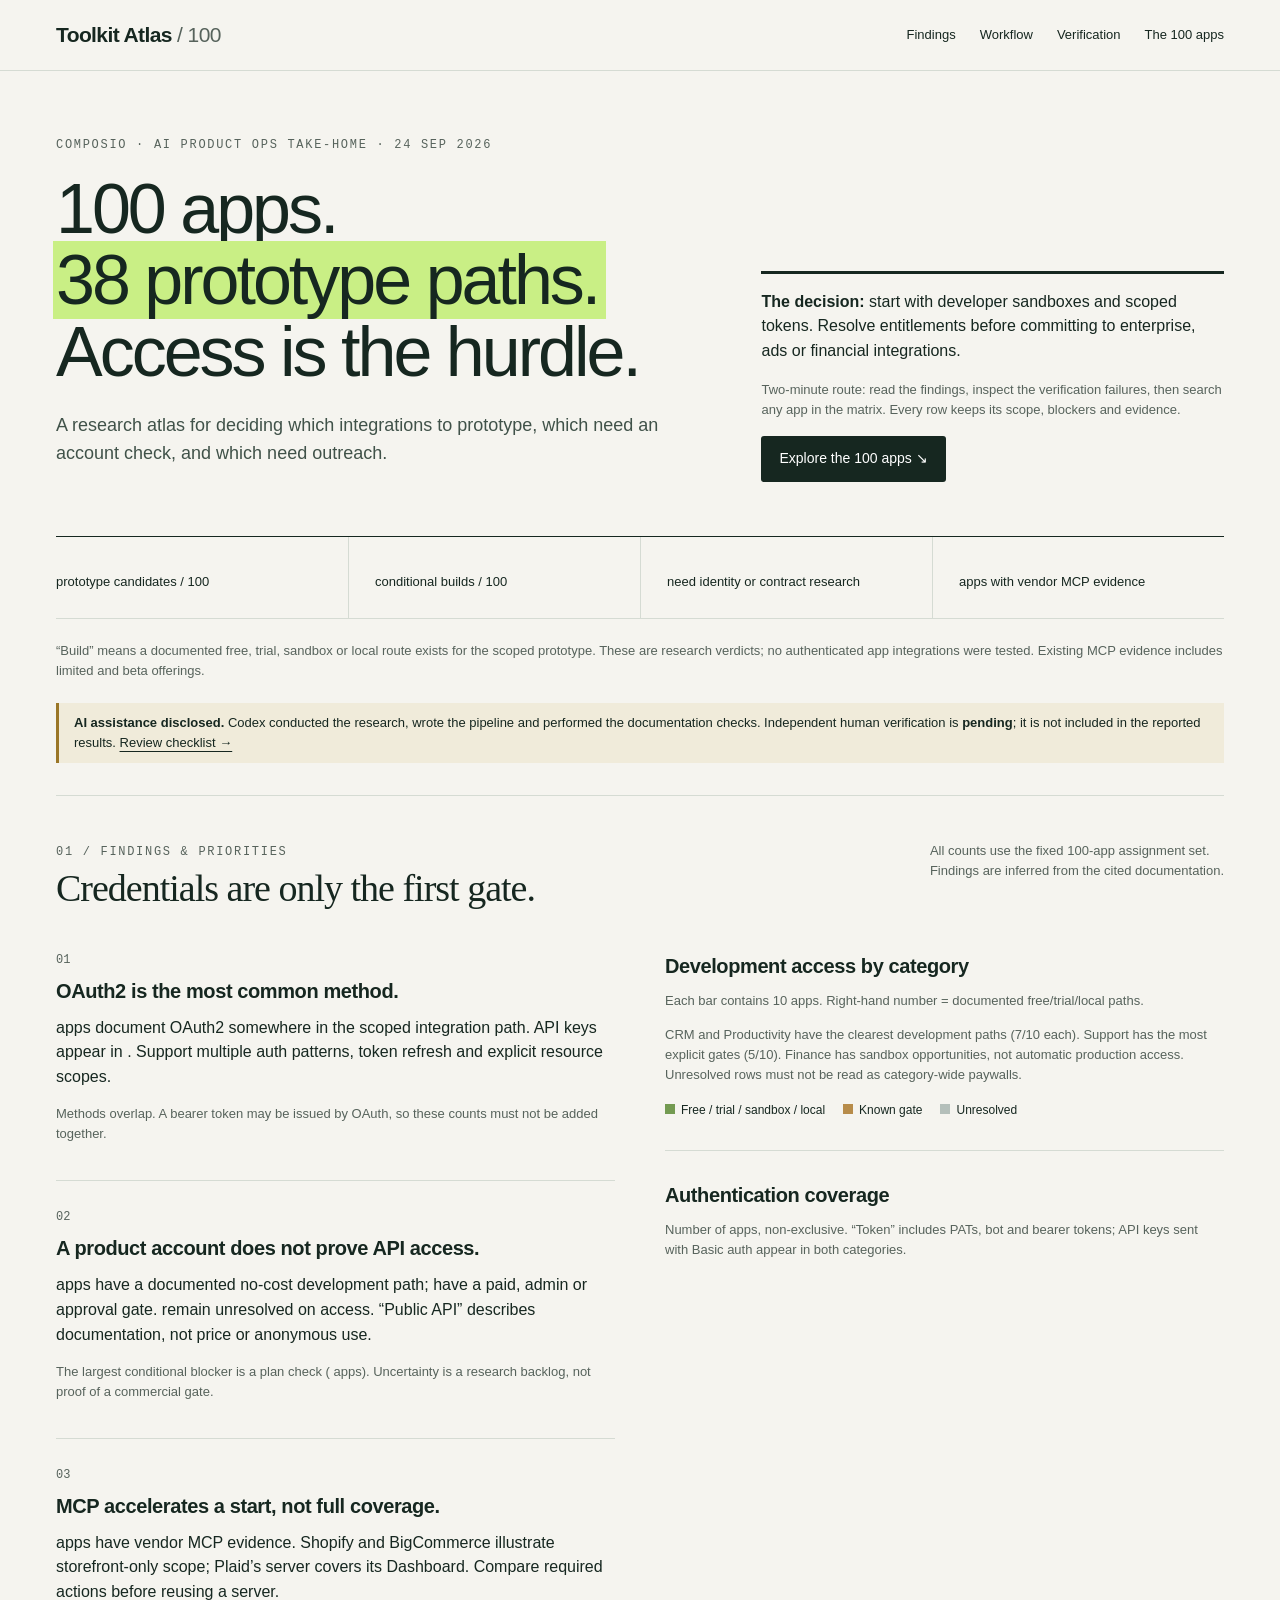
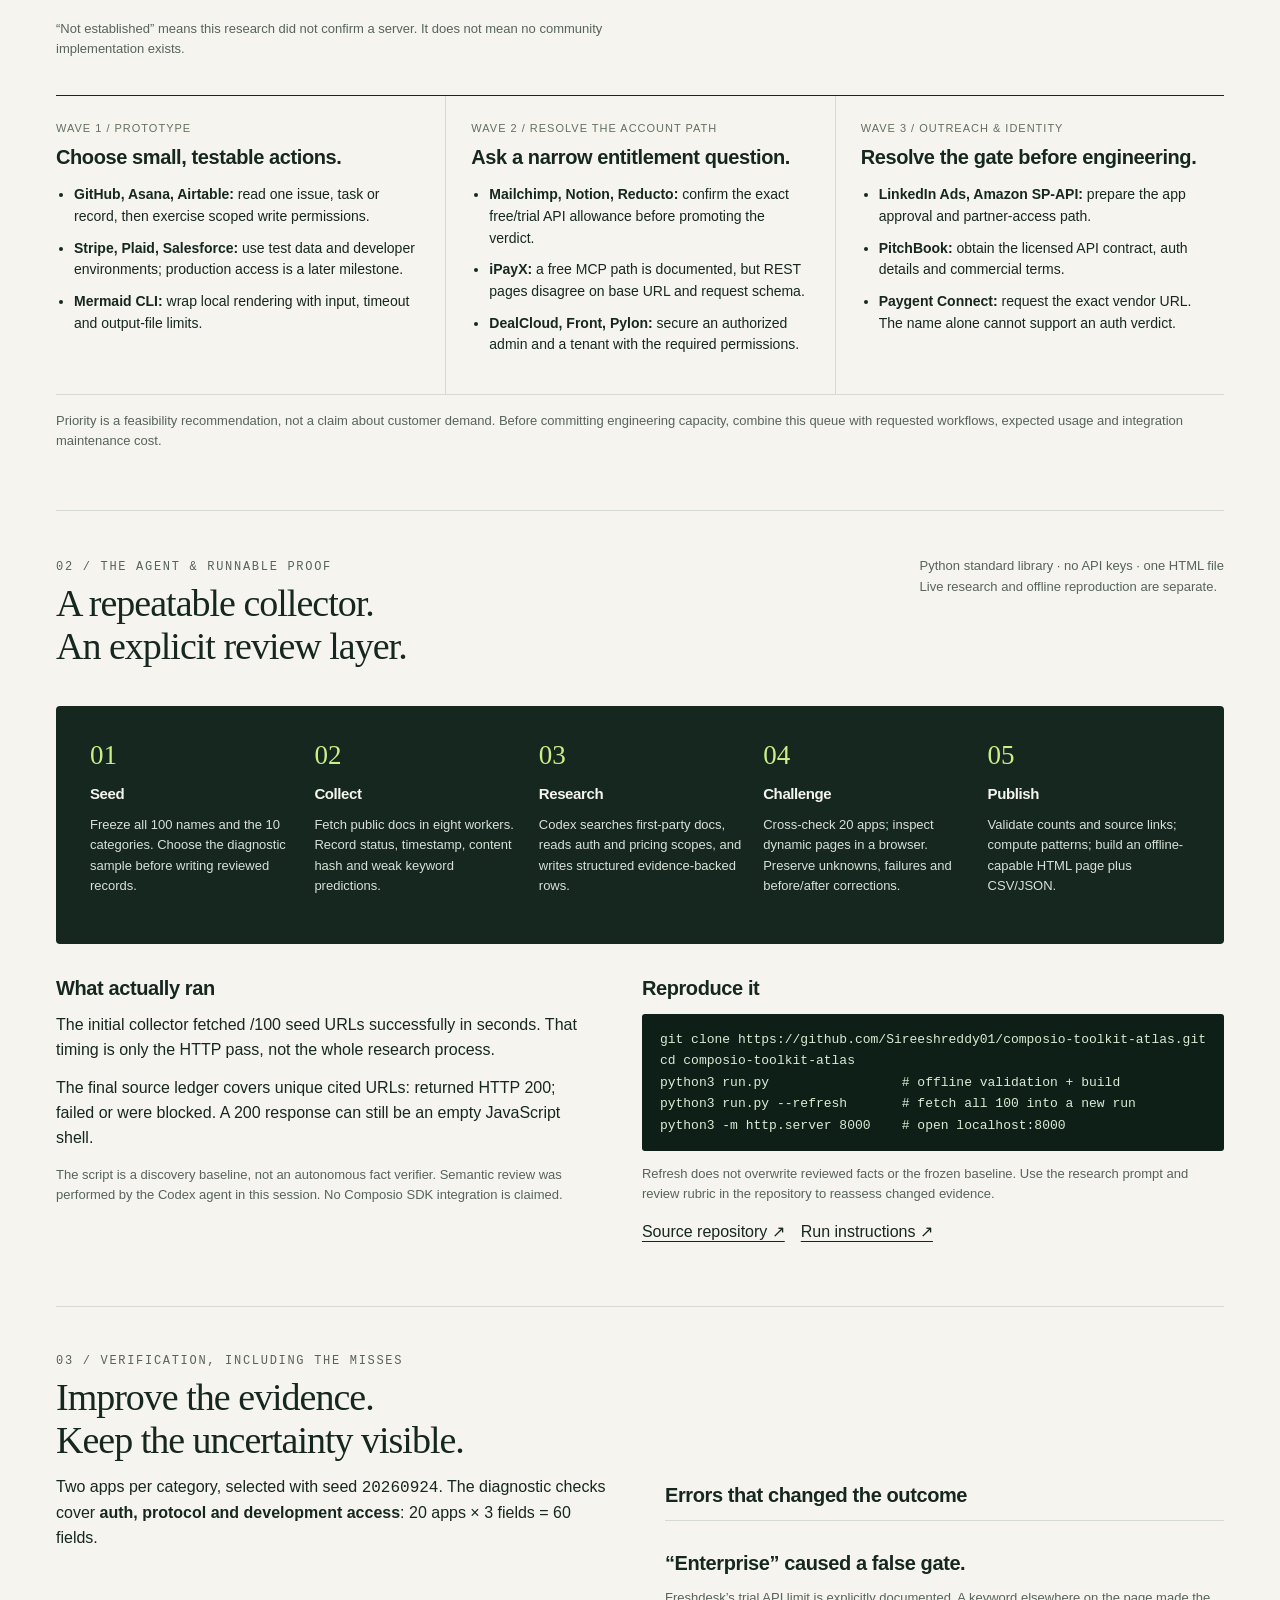
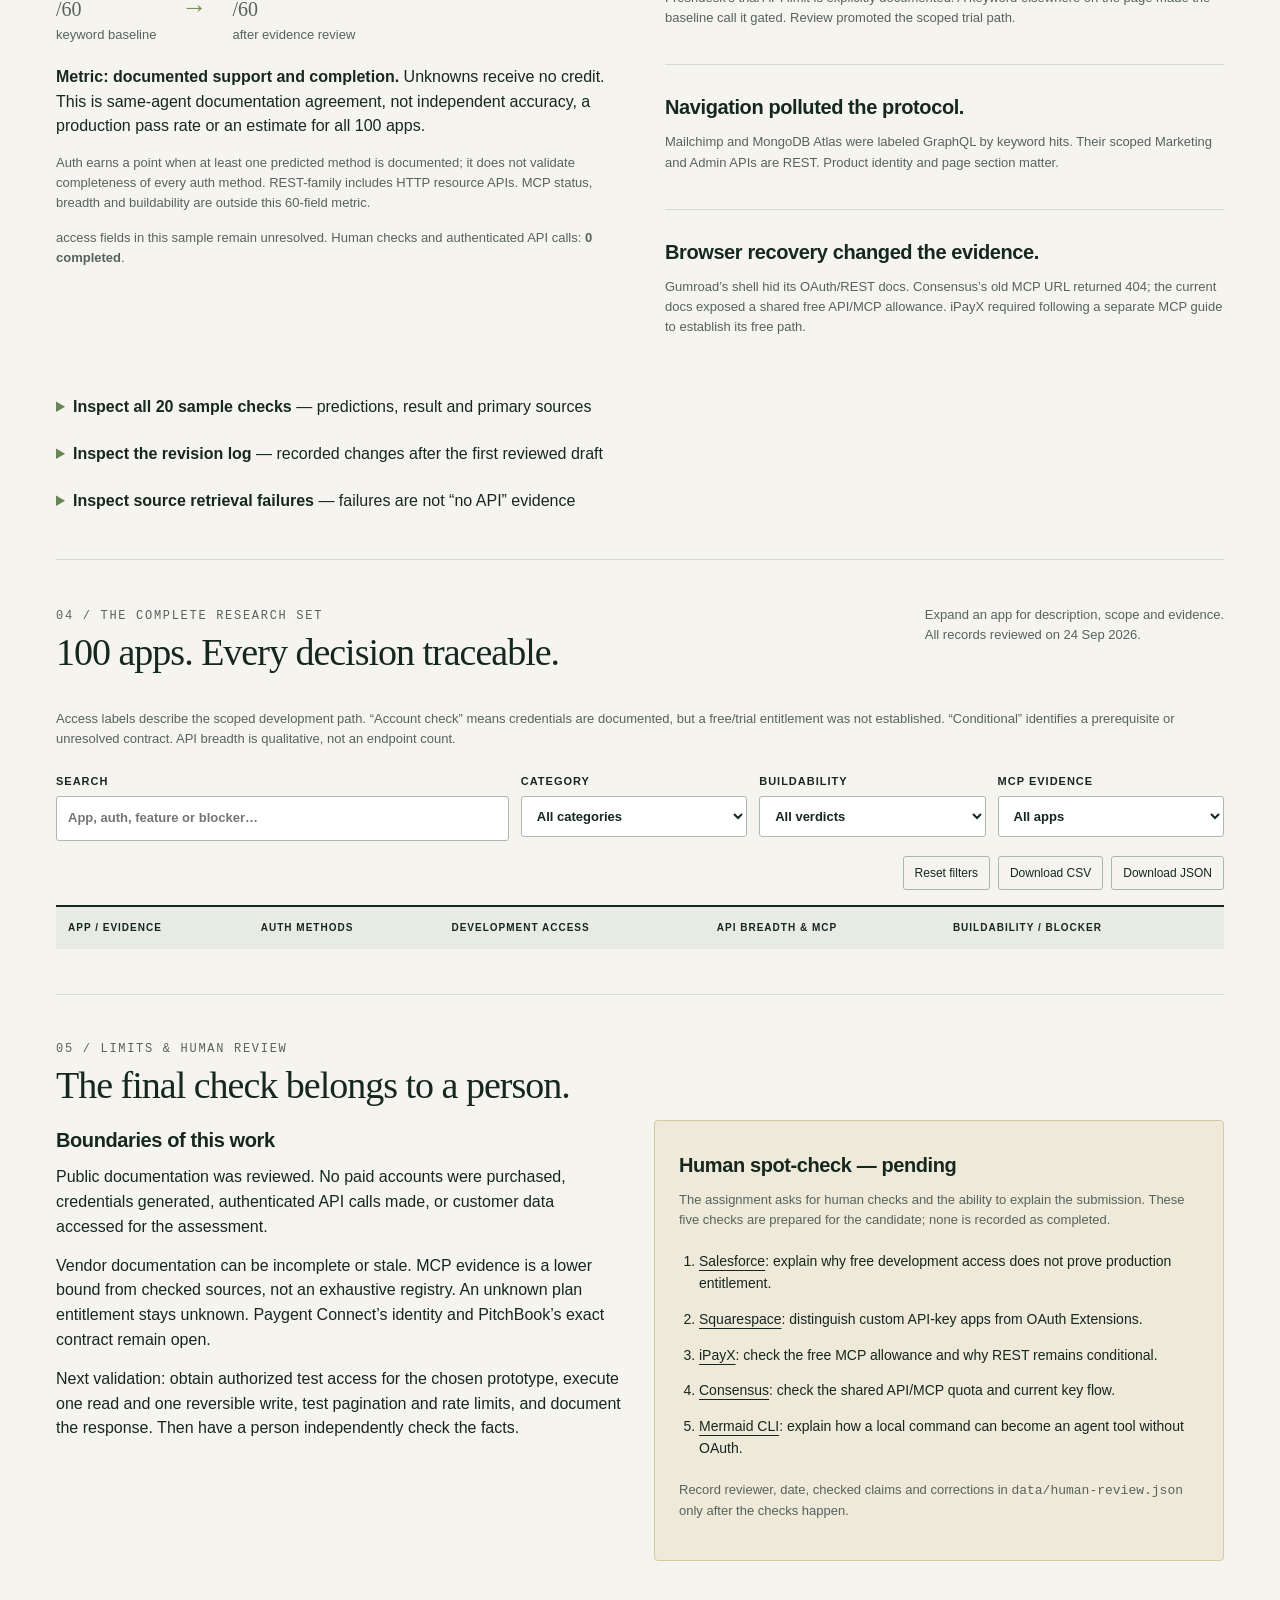
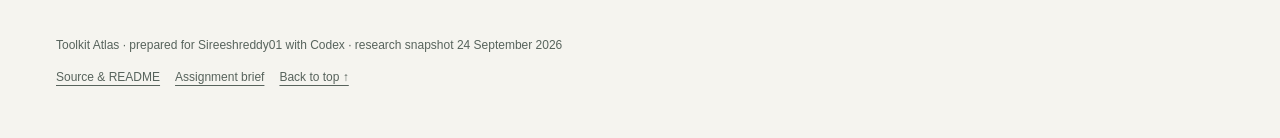
==== site/template.html @ 921df165 "Build evidence-backed 100-app toolkit research case study" ====
<!doctype html>
<html lang="en">
<head><meta charset="utf-8"><meta name="viewport" content="width=device-width,initial-scale=1"><meta name="description" content="A reproducible research atlas of 100 apps: authentication, access gates, API breadth, MCP coverage and honest verification."><link rel="icon" href="data:image/svg+xml,%3Csvg xmlns=%27http://www.w3.org/2000/svg%27 viewBox=%270 0 32 32%27%3E%3Crect width=%2732%27 height=%2732%27 rx=%276%27 fill=%27%23162720%27/%3E%3Cpath d=%27M7 9h18v4h-7v13h-4V13H7z%27 fill=%27%23c9ef85%27/%3E%3C/svg%3E"><title>Toolkit Atlas — 100 apps, one build queue</title>
<style>
:root{--paper:#f5f4ef;--ink:#162720;--muted:#57635c;--line:#d5dbd3;--green:#c9ef85;--deep:#193c2c;--amber:#f1cd86;--gray:#cbd2d0;--red:#9e462e}*{box-sizing:border-box}html{scroll-behavior:smooth;scroll-padding-top:85px}body{margin:0;background:var(--paper);color:var(--ink);font:16px/1.55 Arial,Helvetica,sans-serif}a{color:inherit;text-underline-offset:4px}a:hover{color:#387b3e}button,input,select{font:inherit}button,select,summary{cursor:pointer}button:focus-visible,a:focus-visible,summary:focus-visible,input:focus-visible,select:focus-visible{outline:3px solid #408620;outline-offset:3px}.wrap{max-width:1240px;margin:auto;padding:0 36px}.top{position:sticky;top:0;z-index:5;background:rgba(245,244,239,.97);border-bottom:1px solid var(--line)}.top .wrap{display:flex;align-items:center;justify-content:space-between;min-height:70px;gap:24px}.brand{font-weight:800;letter-spacing:-.6px;font-size:21px;text-decoration:none}.brand span{font-weight:400;color:var(--muted)}nav{display:flex;gap:24px;font-size:13px}nav a{text-decoration:none}.eyebrow{font:12px/1.5 monospace;letter-spacing:1.7px;text-transform:uppercase;color:var(--muted)}.hero{padding:65px 0 42px;display:grid;grid-template-columns:1.4fr 1fr;gap:58px;align-items:end}h1{font-size:clamp(43px,5.5vw,70px);line-height:1.02;letter-spacing:-3px;font-weight:500;margin:20px 0 24px}h1 em{font-style:normal;background:var(--green);box-shadow:8px 0 var(--green),-3px 0 var(--green)}.intro{font-size:18px;max-width:660px;color:#405249}.side-note{border-top:3px solid var(--ink);padding-top:16px}.side-note p{margin:0 0 16px}.mono{font-family:monospace}.cta{display:inline-block;background:var(--ink);color:white;padding:12px 18px;text-decoration:none;border:0;border-radius:3px;font-size:14px}.cta:hover{color:var(--green)}.minor{font-size:13px;color:var(--muted)}.stats{display:grid;grid-template-columns:repeat(4,1fr);border-top:1px solid var(--ink);border-bottom:1px solid var(--line);margin:12px 0 22px}.stat{padding:24px 20px 24px 0}.stat+.stat{padding-left:26px;border-left:1px solid var(--line)}.stat strong{display:block;font:46px/1.1 Georgia,serif;margin-bottom:8px}.stat span{font-size:13px}.disclosure{font-size:13px;border-left:3px solid #9a7627;padding:10px 15px;background:#f0ebda;margin:22px 0 32px}section{padding:45px 0;border-top:1px solid var(--line)}.section-head{display:flex;justify-content:space-between;gap:30px;align-items:baseline;margin-bottom:22px}h2{font:38px/1.12 Georgia,serif;letter-spacing:-1px;margin:6px 0 14px}h3{font-size:20px;line-height:1.25;letter-spacing:-.4px;margin:8px 0 12px}p{margin:0 0 14px}.split{display:grid;grid-template-columns:1fr 1fr;gap:50px}.insight{border-top:1px solid var(--line);padding:22px 0}.insight:first-child{border-top:0;padding-top:0}.insight .number{font:12px monospace;color:var(--muted)}.bar-row{display:grid;grid-template-columns:145px 1fr 30px;gap:10px;align-items:center;margin:10px 0;font-size:12px}.track{height:16px;background:#e5e9e1;display:flex;border-radius:2px;overflow:hidden}.seg{height:100%;min-width:0}.sg{background:#739a51}.gt{background:#b78c4a}.un{background:#b4bfba}.legend{display:flex;gap:18px;flex-wrap:wrap;font-size:12px;margin:16px 0}.dot{display:inline-block;width:10px;height:10px;margin-right:6px}.auth-bars .bar-row{grid-template-columns:90px 1fr 30px}.auth-bars{margin-top:30px;padding-top:24px;border-top:1px solid var(--line)}.queue{display:grid;grid-template-columns:repeat(3,1fr);border-top:1px solid var(--ink);border-bottom:1px solid var(--line)}.queue article{padding:24px 25px 24px 0}.queue article+article{padding-left:25px;border-left:1px solid var(--line)}.queue ul{padding-left:18px;font-size:14px}.queue li{margin:10px 0}.tag{display:inline-block;padding:4px 8px;font-size:11px;border-radius:3px;background:#e2e7df;line-height:1.35}.tag.Build{background:var(--green)}.tag.Conditional{background:#f1dfb4}.tag.Investigate{background:#ecd1c9}.dark{background:var(--ink);color:#f4f5ed;padding:34px;margin:24px 0;border-radius:4px}.dark .minor,.dark .eyebrow{color:#bbc8bf}.steps{display:grid;grid-template-columns:repeat(5,1fr);gap:22px}.steps b{display:block;color:var(--green);font:27px Georgia,serif;margin-bottom:14px}.steps p{font-size:13px;color:#d8e1d8}.steps h3{font-size:15px}.code{overflow:auto;background:#0d1f17;color:#dcebd5;padding:15px 18px;font:13px/1.65 monospace;border-radius:3px}.progress-comparison{display:flex;gap:25px;align-items:center;margin:20px 0}.score{font:54px/1 Georgia,serif}.score small{font:20px Georgia,serif;color:var(--muted)}.comparison-arrow{font-size:26px;color:#779055}.success{color:#376526}.audit-list details,.change-list details{border-top:1px solid var(--line);padding:12px 0}.audit-list summary{display:flex;gap:20px;justify-content:space-between;font-size:14px}.audit-list summary .minor{white-space:nowrap}.audit-body{padding:12px 0;max-width:850px}.audit-body p{font-size:13px}.source-links{display:flex;flex-wrap:wrap;gap:8px;font-size:12px}.source-links a{max-width:100%;overflow-wrap:anywhere}.filters{display:grid;grid-template-columns:2fr repeat(3,1fr);gap:12px;margin:24px 0 12px}.filters label{display:block;font-size:11px;font-weight:bold;text-transform:uppercase;letter-spacing:1px}.filters input,.filters select{display:block;width:100%;margin-top:6px;padding:11px;border:1px solid #adb9ae;background:#fff;color:var(--ink);border-radius:3px;font-size:13px}.toolbar{display:flex;justify-content:space-between;gap:20px;align-items:center;margin:15px 0;font-size:13px}.tool-buttons{display:flex;gap:8px}.plain-button{background:transparent;border:1px solid #aab7ac;border-radius:3px;padding:7px 11px;color:var(--ink);font-size:12px}.table-shell{overflow:auto;border-top:2px solid var(--ink)}table{border-collapse:collapse;width:100%;min-width:820px;text-align:left;font-size:13px}th{font-size:10px;letter-spacing:1px;text-transform:uppercase;padding:13px 12px;background:#e7ebe3;white-space:nowrap}td{vertical-align:top;border-bottom:1px solid var(--line);padding:15px 12px}td:first-child{width:21%}td:nth-child(2){width:17%}td:nth-child(3){width:16%}td:nth-child(4){width:28%}td:nth-child(5){width:18%}.app-name{display:block;font-weight:700;font-size:15px;margin:3px 0 5px}.cell-note{display:block;font-size:11px;color:var(--muted);line-height:1.45;margin-top:7px}.app-details{font-size:12px;margin-top:8px}.app-details p{margin:10px 0}.auth-pill{display:inline-block;font-size:11px;margin:0 3px 4px 0;padding:2px 5px;border:1px solid var(--line);border-radius:3px}.mcp{display:block;font-size:11px;margin-top:8px;color:#336149}.empty{padding:30px;text-align:center}.human{background:#eee9d8;border:1px solid #d5c9a2;padding:24px;border-radius:4px}.human ol{padding-left:20px;font-size:14px}.human li{padding:7px 0}.footer{padding:30px 0 55px;color:var(--muted);font-size:12px}.footer a{margin-right:15px}.only-print{display:none}details>summary::marker{color:#6a8555}summary:hover{color:#427125}.table-shell details summary{font-size:11px}.badge-line{font-size:11px;text-transform:uppercase;letter-spacing:1px;color:#62705e}#appTable tr:target{background:#eff3de}.repro-links{display:flex;gap:16px;flex-wrap:wrap;margin:16px 0}.micro-grid{display:grid;grid-template-columns:1fr 1fr;gap:28px}.evidence-warning{color:#914328}noscript{display:block;padding:20px;background:#f1dfb4}.scroll-hint{display:none}
@media(max-width:850px){.wrap{padding:0 22px}.hero{grid-template-columns:1fr;gap:20px;padding-top:38px}h1{letter-spacing:-2px}.split{grid-template-columns:1fr;gap:24px}.steps{grid-template-columns:1fr 1fr}.queue{grid-template-columns:1fr}.queue article+article{padding-left:0;border-left:0;border-top:1px solid var(--line)}nav{gap:13px}.stats{grid-template-columns:1fr 1fr}.stat:nth-child(3){border-left:0;padding-left:0;border-top:1px solid var(--line)}.stat:nth-child(4){border-top:1px solid var(--line)}.filters{grid-template-columns:1fr 1fr}.section-head{display:block}.dark{padding:24px}.micro-grid{grid-template-columns:1fr}.scroll-hint{display:block}.top .wrap{gap:10px}.brand span{display:none}}
@media(max-width:480px){nav{font-size:11px;gap:10px}h2{font-size:31px}.steps{grid-template-columns:1fr}.filters{grid-template-columns:1fr}.toolbar{align-items:flex-start;flex-direction:column}.bar-row{grid-template-columns:120px 1fr 22px}.hero h1{font-size:47px}.audit-list summary{gap:10px}.stats .stat{padding:18px 12px}.stat strong{font-size:40px}}
@media print{.top,.filters,.tool-buttons,.cta{display:none}.wrap{max-width:none;padding:0 15px}body{font-size:11px;background:white}.hero{padding-top:10px}h1{font-size:42px}section{break-inside:avoid}.table-shell{overflow:visible}table{min-width:0;font-size:9px}td{padding:8px}.dark{background:#eee;color:#111}.dark .steps p{color:#222}.only-print{display:block}#matrix{break-inside:auto}.stat strong{font-size:30px}}
</style></head>
<body>
<header class="top"><div class="wrap"><a class="brand" href="#">Toolkit Atlas <span>/ 100</span></a><nav aria-label="Main navigation"><a href="#findings">Findings</a><a href="#workflow">Workflow</a><a href="#verification">Verification</a><a href="#matrix">The 100 apps</a></nav></div></header>
<main class="wrap">
<div class="hero"><div><div class="eyebrow">Composio · AI Product Ops take-home · 24 Sep 2026</div><h1>100 apps.<br><em><span id="buildHeadline">38</span> prototype paths.</em><br>Access is the hurdle.</h1><p class="intro">A research atlas for deciding which integrations to prototype, which need an account check, and which need outreach.</p></div><div class="side-note"><p><strong>The decision:</strong> start with developer sandboxes and scoped tokens. Resolve entitlements before committing to enterprise, ads or financial integrations.</p><p class="minor">Two-minute route: read the findings, inspect the verification failures, then search any app in the matrix. Every row keeps its scope, blockers and evidence.</p><a class="cta" href="#matrix">Explore the 100 apps ↘</a></div></div>
<div class="stats" aria-label="Research summary"><div class="stat"><strong id="statBuild"></strong><span>prototype candidates / 100</span></div><div class="stat"><strong id="statConditional"></strong><span>conditional builds / 100</span></div><div class="stat"><strong id="statInvestigate"></strong><span>need identity or contract research</span></div><div class="stat"><strong id="statMcp"></strong><span>apps with vendor MCP evidence</span></div></div>
<p class="minor">“Build” means a documented free, trial, sandbox or local route exists for the scoped prototype. These are research verdicts; no authenticated app integrations were tested. Existing MCP evidence includes limited and beta offerings.</p>
<div class="disclosure"><strong>AI assistance disclosed.</strong> Codex conducted the research, wrote the pipeline and performed the documentation checks. Independent human verification is <strong id="humanStatus">pending</strong>; it is not included in the reported results. <a href="#human-review">Review checklist →</a></div>
<section id="findings"><div class="section-head"><div><div class="eyebrow">01 / Findings & priorities</div><h2>Credentials are only the first gate.</h2></div><p class="minor">All counts use the fixed 100-app assignment set.<br>Findings are inferred from the cited documentation.</p></div>
<div class="split"><div><article class="insight"><span class="number">01</span><h3>OAuth2 is the most common method.</h3><p><strong id="oauthCount"></strong> apps document OAuth2 somewhere in the scoped integration path. API keys appear in <strong id="keyCount"></strong>. Support multiple auth patterns, token refresh and explicit resource scopes.</p><p class="minor">Methods overlap. A bearer token may be issued by OAuth, so these counts must not be added together.</p></article><article class="insight"><span class="number">02</span><h3>A product account does not prove API access.</h3><p><strong id="selfCount"></strong> apps have a documented no-cost development path; <strong id="gatedCount"></strong> have a paid, admin or approval gate. <strong id="unknownCount"></strong> remain unresolved on access. “Public API” describes documentation, not price or anonymous use.</p><p class="minor">The largest conditional blocker is a plan check (<span id="planCount"></span> apps). Uncertainty is a research backlog, not proof of a commercial gate.</p></article><article class="insight"><span class="number">03</span><h3>MCP accelerates a start, not full coverage.</h3><p><strong id="mcpCount"></strong> apps have vendor MCP evidence. Shopify and BigCommerce illustrate storefront-only scope; Plaid’s server covers its Dashboard. Compare required actions before reusing a server.</p><p class="minor">“Not established” means this research did not confirm a server. It does not mean no community implementation exists.</p></article></div><div><h3>Development access by category</h3><p class="minor">Each bar contains 10 apps. Right-hand number = documented free/trial/local paths.</p><div id="categoryBars"></div><p class="minor">CRM and Productivity have the clearest development paths (7/10 each). Support has the most explicit gates (5/10). Finance has sandbox opportunities, not automatic production access. Unresolved rows must not be read as category-wide paywalls.</p><div class="legend"><span><i class="dot sg"></i>Free / trial / sandbox / local</span><span><i class="dot gt"></i>Known gate</span><span><i class="dot un"></i>Unresolved</span></div><div class="auth-bars"><h3>Authentication coverage</h3><div id="authBars"></div><p class="minor">Number of apps, non-exclusive. “Token” includes PATs, bot and bearer tokens; API keys sent with Basic auth appear in both categories.</p></div></div></div>
<div class="queue"><article><div class="badge-line">Wave 1 / Prototype</div><h3>Choose small, testable actions.</h3><ul><li><strong>GitHub, Asana, Airtable:</strong> read one issue, task or record, then exercise scoped write permissions.</li><li><strong>Stripe, Plaid, Salesforce:</strong> use test data and developer environments; production access is a later milestone.</li><li><strong>Mermaid CLI:</strong> wrap local rendering with input, timeout and output-file limits.</li></ul></article><article><div class="badge-line">Wave 2 / Resolve the account path</div><h3>Ask a narrow entitlement question.</h3><ul><li><strong>Mailchimp, Notion, Reducto:</strong> confirm the exact free/trial API allowance before promoting the verdict.</li><li><strong>iPayX:</strong> a free MCP path is documented, but REST pages disagree on base URL and request schema.</li><li><strong>DealCloud, Front, Pylon:</strong> secure an authorized admin and a tenant with the required permissions.</li></ul></article><article><div class="badge-line">Wave 3 / Outreach & identity</div><h3>Resolve the gate before engineering.</h3><ul><li><strong>LinkedIn Ads, Amazon SP-API:</strong> prepare the app approval and partner-access path.</li><li><strong>PitchBook:</strong> obtain the licensed API contract, auth details and commercial terms.</li><li><strong>Paygent Connect:</strong> request the exact vendor URL. The name alone cannot support an auth verdict.</li></ul></article></div>
<p class="minor" style="margin-top:16px">Priority is a feasibility recommendation, not a claim about customer demand. Before committing engineering capacity, combine this queue with requested workflows, expected usage and integration maintenance cost.</p></section>
<section id="workflow"><div class="section-head"><div><div class="eyebrow">02 / The agent & runnable proof</div><h2>A repeatable collector.<br>An explicit review layer.</h2></div><p class="minor">Python standard library · no API keys · one HTML file<br>Live research and offline reproduction are separate.</p></div>
<div class="dark"><div class="steps"><article><b>01</b><h3>Seed</h3><p>Freeze all 100 names and the 10 categories. Choose the diagnostic sample before writing reviewed records.</p></article><article><b>02</b><h3>Collect</h3><p>Fetch public docs in eight workers. Record status, timestamp, content hash and weak keyword predictions.</p></article><article><b>03</b><h3>Research</h3><p>Codex searches first-party docs, reads auth and pricing scopes, and writes structured evidence-backed rows.</p></article><article><b>04</b><h3>Challenge</h3><p>Cross-check 20 apps; inspect dynamic pages in a browser. Preserve unknowns, failures and before/after corrections.</p></article><article><b>05</b><h3>Publish</h3><p>Validate counts and source links; compute patterns; build an offline-capable HTML page plus CSV/JSON.</p></article></div></div>
<div class="split"><div><h3>What actually ran</h3><p>The initial collector fetched <strong id="initialFetch"></strong>/100 seed URLs successfully in <strong id="initialTime"></strong> seconds. That timing is only the HTTP pass, not the whole research process.</p><p>The final source ledger covers <strong id="sourceTotal"></strong> unique cited URLs: <strong id="sourceOk"></strong> returned HTTP 200; <strong id="sourceFail"></strong> failed or were blocked. A 200 response can still be an empty JavaScript shell.</p><p class="minor">The script is a discovery baseline, not an autonomous fact verifier. Semantic review was performed by the Codex agent in this session. No Composio SDK integration is claimed.</p></div><div><h3>Reproduce it</h3><pre class="code">git clone https://github.com/Sireeshreddy01/composio-toolkit-atlas.git
cd composio-toolkit-atlas
python3 run.py                 # offline validation + build
python3 run.py --refresh       # fetch all 100 into a new run
python3 -m http.server 8000    # open localhost:8000</pre><p class="minor">Refresh does not overwrite reviewed facts or the frozen baseline. Use the research prompt and review rubric in the repository to reassess changed evidence.</p><div class="repro-links"><a href="https://github.com/Sireeshreddy01/composio-toolkit-atlas" target="_blank" rel="noopener">Source repository ↗</a><a href="https://github.com/Sireeshreddy01/composio-toolkit-atlas/blob/main/README.md" target="_blank" rel="noopener">Run instructions ↗</a></div></div></div></section>
<section id="verification"><div class="eyebrow">03 / Verification, including the misses</div><h2>Improve the evidence.<br>Keep the uncertainty visible.</h2>
<div class="split"><div><p>Two apps per category, selected with seed <span class="mono">20260924</span>. The diagnostic checks cover <strong>auth, protocol and development access</strong>: 20 apps × 3 fields = 60 fields.</p><div class="progress-comparison"><div><div class="score"><span id="beforeScore"></span><small>/60</small></div><div class="minor">keyword baseline</div></div><div class="comparison-arrow">→</div><div><div class="score success"><span id="afterScore"></span><small>/60</small></div><div class="minor">after evidence review</div></div></div><p><strong>Metric: documented support and completion.</strong> Unknowns receive no credit. This is same-agent documentation agreement, not independent accuracy, a production pass rate or an estimate for all 100 apps.</p><p class="minor">Auth earns a point when at least one predicted method is documented; it does not validate completeness of every auth method. REST-family includes HTTP resource APIs. MCP status, breadth and buildability are outside this 60-field metric.</p><p class="minor"><strong id="unresolvedFields"></strong> access fields in this sample remain unresolved. Human checks and authenticated API calls: <strong>0 completed</strong>.</p></div><div><h3>Errors that changed the outcome</h3><article class="insight"><h3>“Enterprise” caused a false gate.</h3><p class="minor">Freshdesk’s trial API limit is explicitly documented. A keyword elsewhere on the page made the baseline call it gated. Review promoted the scoped trial path.</p></article><article class="insight"><h3>Navigation polluted the protocol.</h3><p class="minor">Mailchimp and MongoDB Atlas were labeled GraphQL by keyword hits. Their scoped Marketing and Admin APIs are REST. Product identity and page section matter.</p></article><article class="insight"><h3>Browser recovery changed the evidence.</h3><p class="minor">Gumroad’s shell hid its OAuth/REST docs. Consensus’s old MCP URL returned 404; the current docs exposed a shared free API/MCP allowance. iPayX required following a separate MCP guide to establish its free path.</p></article></div></div>
<details style="margin:22px 0"><summary><strong>Inspect all 20 sample checks</strong> — predictions, result and primary sources</summary><div class="audit-list" id="auditList"></div></details>
<details style="margin:22px 0"><summary><strong>Inspect the revision log</strong> — <span id="revisionCount"></span> recorded changes after the first reviewed draft</summary><p class="minor" style="margin-top:12px">The frozen keyword baseline, first enriched draft and final review are separate files. This log records subsequent review edits; it does not pretend every initial research decision was an independent test.</p><div class="change-list" id="changeList"></div></details>
<details><summary><strong>Inspect source retrieval failures</strong> — failures are not “no API” evidence</summary><div id="sourceFailures" class="audit-list"></div></details>
</section>
<section id="matrix"><div class="section-head"><div><div class="eyebrow">04 / The complete research set</div><h2>100 apps. Every decision traceable.</h2></div><p class="minor">Expand an app for description, scope and evidence.<br>All records reviewed on 24 Sep 2026.</p></div><p class="minor">Access labels describe the scoped development path. “Account check” means credentials are documented, but a free/trial entitlement was not established. “Conditional” identifies a prerequisite or unresolved contract. API breadth is qualitative, not an endpoint count.</p>
<div class="filters"><label>Search<input id="search" type="search" placeholder="App, auth, feature or blocker…"></label><label>Category<select id="category"><option value="">All categories</option></select></label><label>Buildability<select id="verdict"><option value="">All verdicts</option><option>Build</option><option>Conditional</option><option>Investigate</option></select></label><label>MCP evidence<select id="mcpFilter"><option value="">All apps</option><option value="yes">Vendor evidence found</option><option value="no">Not established</option></select></label></div>
<div class="toolbar"><div id="resultCount" role="status" aria-live="polite"></div><div class="tool-buttons"><button class="plain-button" id="reset">Reset filters</button><button class="plain-button" id="csv">Download CSV</button><button class="plain-button" id="json">Download JSON</button></div></div><p class="minor scroll-hint">Scroll the matrix horizontally to inspect every column.</p><div class="table-shell"><table id="appTable"><thead><tr><th scope="col">App / evidence</th><th scope="col">Auth methods</th><th scope="col">Development access</th><th scope="col">API breadth & MCP</th><th scope="col">Buildability / blocker</th></tr></thead><tbody id="rows"></tbody></table><div id="empty" class="empty" hidden>No apps match these filters.</div></div><noscript>This case study needs JavaScript to render its embedded data. Download data/atlas.csv or data/atlas.json from the source repository to read all 100 records.</noscript></section>
<section id="human-review"><div class="eyebrow">05 / Limits & human review</div><h2>The final check belongs to a person.</h2><div class="micro-grid"><div><h3>Boundaries of this work</h3><p>Public documentation was reviewed. No paid accounts were purchased, credentials generated, authenticated API calls made, or customer data accessed for the assessment.</p><p>Vendor documentation can be incomplete or stale. MCP evidence is a lower bound from checked sources, not an exhaustive registry. An unknown plan entitlement stays unknown. Paygent Connect’s identity and PitchBook’s exact contract remain open.</p><p>Next validation: obtain authorized test access for the chosen prototype, execute one read and one reversible write, test pagination and rate limits, and document the response. Then have a person independently check the facts.</p></div><div class="human"><h3>Human spot-check — pending</h3><p class="minor">The assignment asks for human checks and the ability to explain the submission. These five checks are prepared for the candidate; none is recorded as completed.</p><ol><li><a href="https://developer.salesforce.com/docs/platform/api-rest/guide/quickstart-dev-org.html" target="_blank" rel="noopener">Salesforce</a>: explain why free development access does not prove production entitlement.</li><li><a href="https://developers.squarespace.com/commerce-apis/authentication-and-permissions" target="_blank" rel="noopener">Squarespace</a>: distinguish custom API-key apps from OAuth Extensions.</li><li><a href="https://www.ipayx.ai/docs/mcp-server" target="_blank" rel="noopener">iPayX</a>: check the free MCP allowance and why REST remains conditional.</li><li><a href="https://docs.consensus.app/api-plans-and-access" target="_blank" rel="noopener">Consensus</a>: check the shared API/MCP quota and current key flow.</li><li><a href="https://github.com/mermaid-js/mermaid-cli" target="_blank" rel="noopener">Mermaid CLI</a>: explain how a local command can become an agent tool without OAuth.</li></ol><p class="minor">Record reviewer, date, checked claims and corrections in <span class="mono">data/human-review.json</span> only after the checks happen.</p></div></div></section>
<footer class="footer"><p>Toolkit Atlas · prepared for Sireeshreddy01 with Codex · research snapshot 24 September 2026</p><a href="https://github.com/Sireeshreddy01/composio-toolkit-atlas" target="_blank" rel="noopener">Source & README</a><a href="https://composio.notion.site/AI-Product-Ops-Intern-The-take-home-assignment-391f261a6dfe80e9946bee899d3a3762" target="_blank" rel="noopener">Assignment brief</a><a href="#">Back to top ↑</a></footer>
</main>
<script id="atlas-data" type="application/json">@@DATA@@</script>
<script>
'use strict';
const D=JSON.parse(document.getElementById('atlas-data').textContent),S=D.stats;
const el=id=>document.getElementById(id), esc=s=>String(s??'').replace(/[&<>"']/g,c=>({'&':'&amp;','<':'&lt;','>':'&gt;','"':'&quot;',"'":'&#39;'}[c]));
function put(id,value){el(id).textContent=value;}
for(const [id,value] of Object.entries({buildHeadline:S.verdict.Build,statBuild:S.verdict.Build,statConditional:S.verdict.Conditional,statInvestigate:S.verdict.Investigate,statMcp:S.mcp,oauthCount:S.auth.OAuth2,keyCount:S.auth['API key'],selfCount:S.access['Self-serve'],gatedCount:S.access.Gated,unknownCount:S.access.Unknown,planCount:S.blocker['Plan check'],mcpCount:S.mcp,initialFetch:S.initial_fetches,initialTime:S.initial_seconds,sourceTotal:S.sources,sourceOk:S.source_ok,sourceFail:S.sources-S.source_ok,beforeScore:S.sample_before,afterScore:S.sample_after,unresolvedFields:S.sample_unresolved,revisionCount:D.revisions.length}))put(id,value);
const categories=[...new Set(D.rows.map(r=>r.category))];
el('category').insertAdjacentHTML('beforeend',categories.map(c=>`<option>${esc(c)}</option>`).join(''));
el('categoryBars').innerHTML=categories.map(c=>{const subset=D.rows.filter(r=>r.category===c),a=subset.filter(r=>r.access_group==='Self-serve').length,b=subset.filter(r=>r.access_group==='Gated').length,u=10-a-b;return `<div class="bar-row"><span>${esc(c)}</span><div class="track" role="img" aria-label="${esc(c)}: ${a} self-serve, ${b} gated, ${u} unresolved"><span class="seg sg" style="width:${a*10}%" title="${a} self-serve"></span><span class="seg gt" style="width:${b*10}%" title="${b} gated"></span><span class="seg un" style="width:${u*10}%" title="${u} unresolved"></span></div><span>${a}/10</span></div>`}).join('');
el('authBars').innerHTML=['OAuth2','Token','API key','Basic'].map(a=>`<div class="bar-row"><span>${esc(a)}</span><div class="track"><span class="seg sg" style="width:${S.auth[a]}%"></span></div><span>${S.auth[a]}</span></div>`).join('');
function links(urls){return urls.map((u,i)=>`<a href="${esc(u)}" target="_blank" rel="noopener">${i+1}. ${esc(new URL(u).hostname)}</a>`).join(' · ')}
const marks=values=>values.map((x,i)=>`${['Auth','Protocol','Access'][i]}: ${x?'supported':'unresolved / unsupported'}`).join(' · ');
el('auditList').innerHTML=D.audit.checks.map(c=>`<details><summary><strong>${esc(c.app)}</strong><span class="minor">${c.before.filter(Boolean).length}/3 → ${c.after.filter(Boolean).length}/3</span></summary><div class="audit-body"><p>${esc(c.finding)}</p><p><strong>Method:</strong> ${esc(c.method)}</p><p><strong>Initial guesses:</strong> ${esc(Object.values(c.initial).join(' / '))}</p><p><strong>Reviewed:</strong> ${esc(c.auth.join(', '))} / ${esc(c.surface)} / ${esc(c.access)}</p><p>${marks(c.after)}</p><div class="source-links">${links(c.sources)}</div></div></details>`).join('');
el('changeList').innerHTML=D.revisions.map(c=>`<details><summary>${esc(D.rows.find(r=>r.id===c.id).app)} · ${esc(c.method)}</summary><div class="audit-body"><p>${esc(c.reason)}</p><p><strong>Before:</strong> ${esc(JSON.stringify(c.before))}</p><p><strong>After:</strong> ${esc(JSON.stringify(c.after))}</p></div></details>`).join('');
el('sourceFailures').innerHTML=D.source_checks.filter(s=>s.status!==200).map(s=>`<div class="audit-body"><a href="${esc(s.url)}" target="_blank" rel="noopener">${esc(s.url)}</a><p class="evidence-warning">${esc(s.error||s.status)} · ${esc(s.checked_at)}</p></div>`).join('');
let filtered=D.rows;
function render(){const q=el('search').value.trim().toLowerCase(),cat=el('category').value,v=el('verdict').value,m=el('mcpFilter').value;filtered=D.rows.filter(r=>(!q||JSON.stringify(r).toLowerCase().includes(q))&&(!cat||r.category===cat)&&(!v||r.verdict===v)&&(!m||(m==='yes'?!!r.mcp:!r.mcp)));put('resultCount',`${filtered.length} of 100 apps · documented findings, not tested integrations`);el('empty').hidden=filtered.length>0;el('rows').innerHTML=filtered.map(r=>`<tr id="app-${r.id}"><td><span class="badge-line">${String(r.id).padStart(2,'0')} / ${esc(r.category)}</span><span class="app-name">${esc(r.app)}</span><details class="app-details"><summary>Description & evidence (${r.sources.length})</summary><p>${esc(r.description)}</p><p><strong>Scope:</strong> ${esc(r.note)}</p><div class="source-links">${r.sources.length?links(r.sources):'Vendor identity unresolved; no source invented.'}</div></details></td><td>${r.auth.map(a=>`<span class="auth-pill">${esc(a)}</span>`).join('')}</td><td><strong>${esc(r.access)}</strong><span class="cell-note">${esc(r.access_detail)}</span></td><td>${esc(r.surface)}<span class="mcp">${r.mcp?`<a href="${esc(r.mcp.url)}" target="_blank" rel="noopener">${esc(r.mcp.kind)} MCP ↗</a> — ${esc(r.mcp.scope)}`:'MCP: not established in checked sources'}</span></td><td><span class="tag ${r.verdict}">${esc(r.verdict)}</span><span class="cell-note">${r.blocker==='None'?'No blocking development gate found':esc(r.blocker)}</span></td></tr>`).join('');}
['search','category','verdict','mcpFilter'].forEach(id=>el(id).addEventListener(id==='search'?'input':'change',render));
el('reset').addEventListener('click',()=>{['search','category','verdict','mcpFilter'].forEach(id=>el(id).value='');render()});
function download(name,text,type){const url=URL.createObjectURL(new Blob([text],{type})),a=document.createElement('a');a.href=url;a.download=name;a.click();setTimeout(()=>URL.revokeObjectURL(url),1000)}
el('json').addEventListener('click',()=>download('toolkit-atlas.json',JSON.stringify({...D,rows:filtered},null,2),'application/json'));
el('csv').addEventListener('click',()=>{const fields=['id','app','category','description','auth','access','access_detail','surface','verdict','blocker','note','sources','mcp_kind','mcp_scope','mcp_url'];const quote=x=>'"'+String(x??'').replace(/"/g,'""')+'"';const rows=filtered.map(r=>({...r,auth:r.auth.join('; '),sources:r.sources.join('; '),mcp_kind:r.mcp?.kind||'',mcp_scope:r.mcp?.scope||'',mcp_url:r.mcp?.url||''}));download('toolkit-atlas.csv',[fields.map(quote).join(','),...rows.map(r=>fields.map(f=>quote(r[f])).join(','))].join('\r\n'),'text/csv;charset=utf-8')});
render();
</script></body></html>
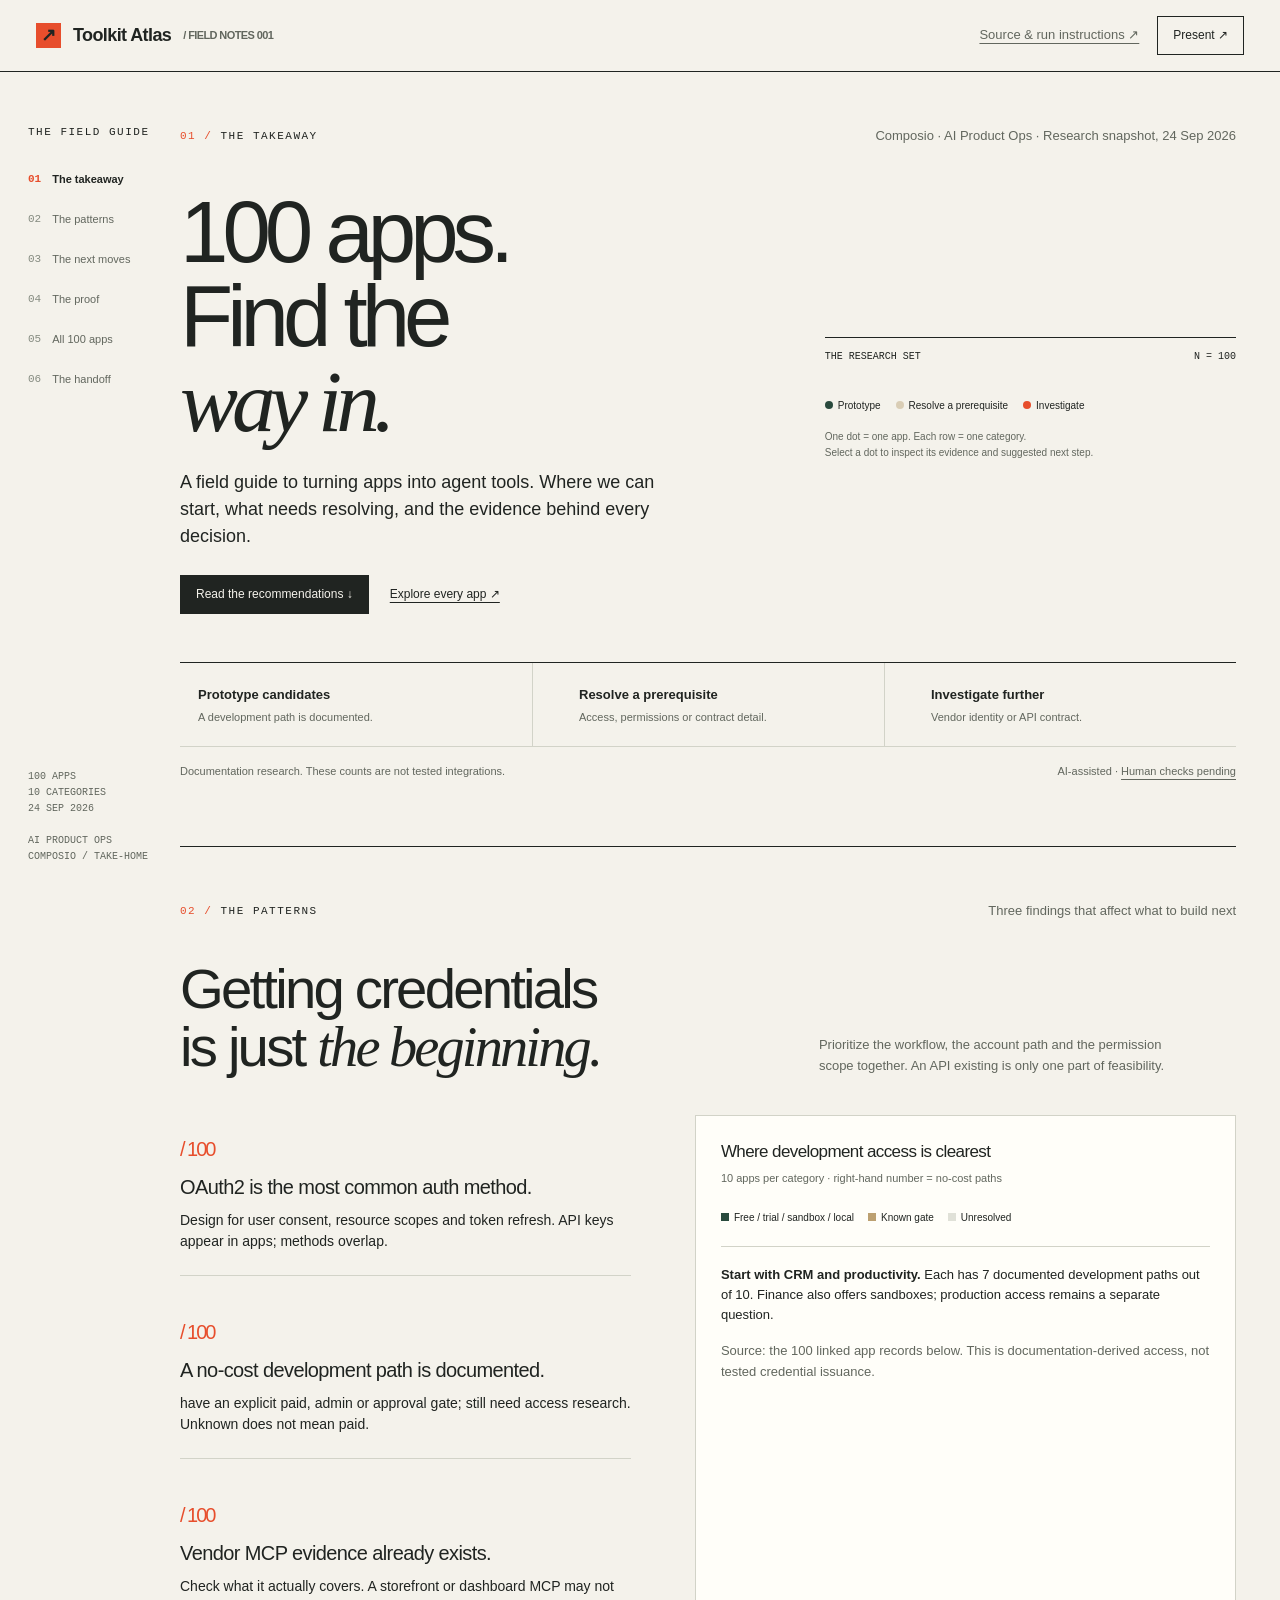
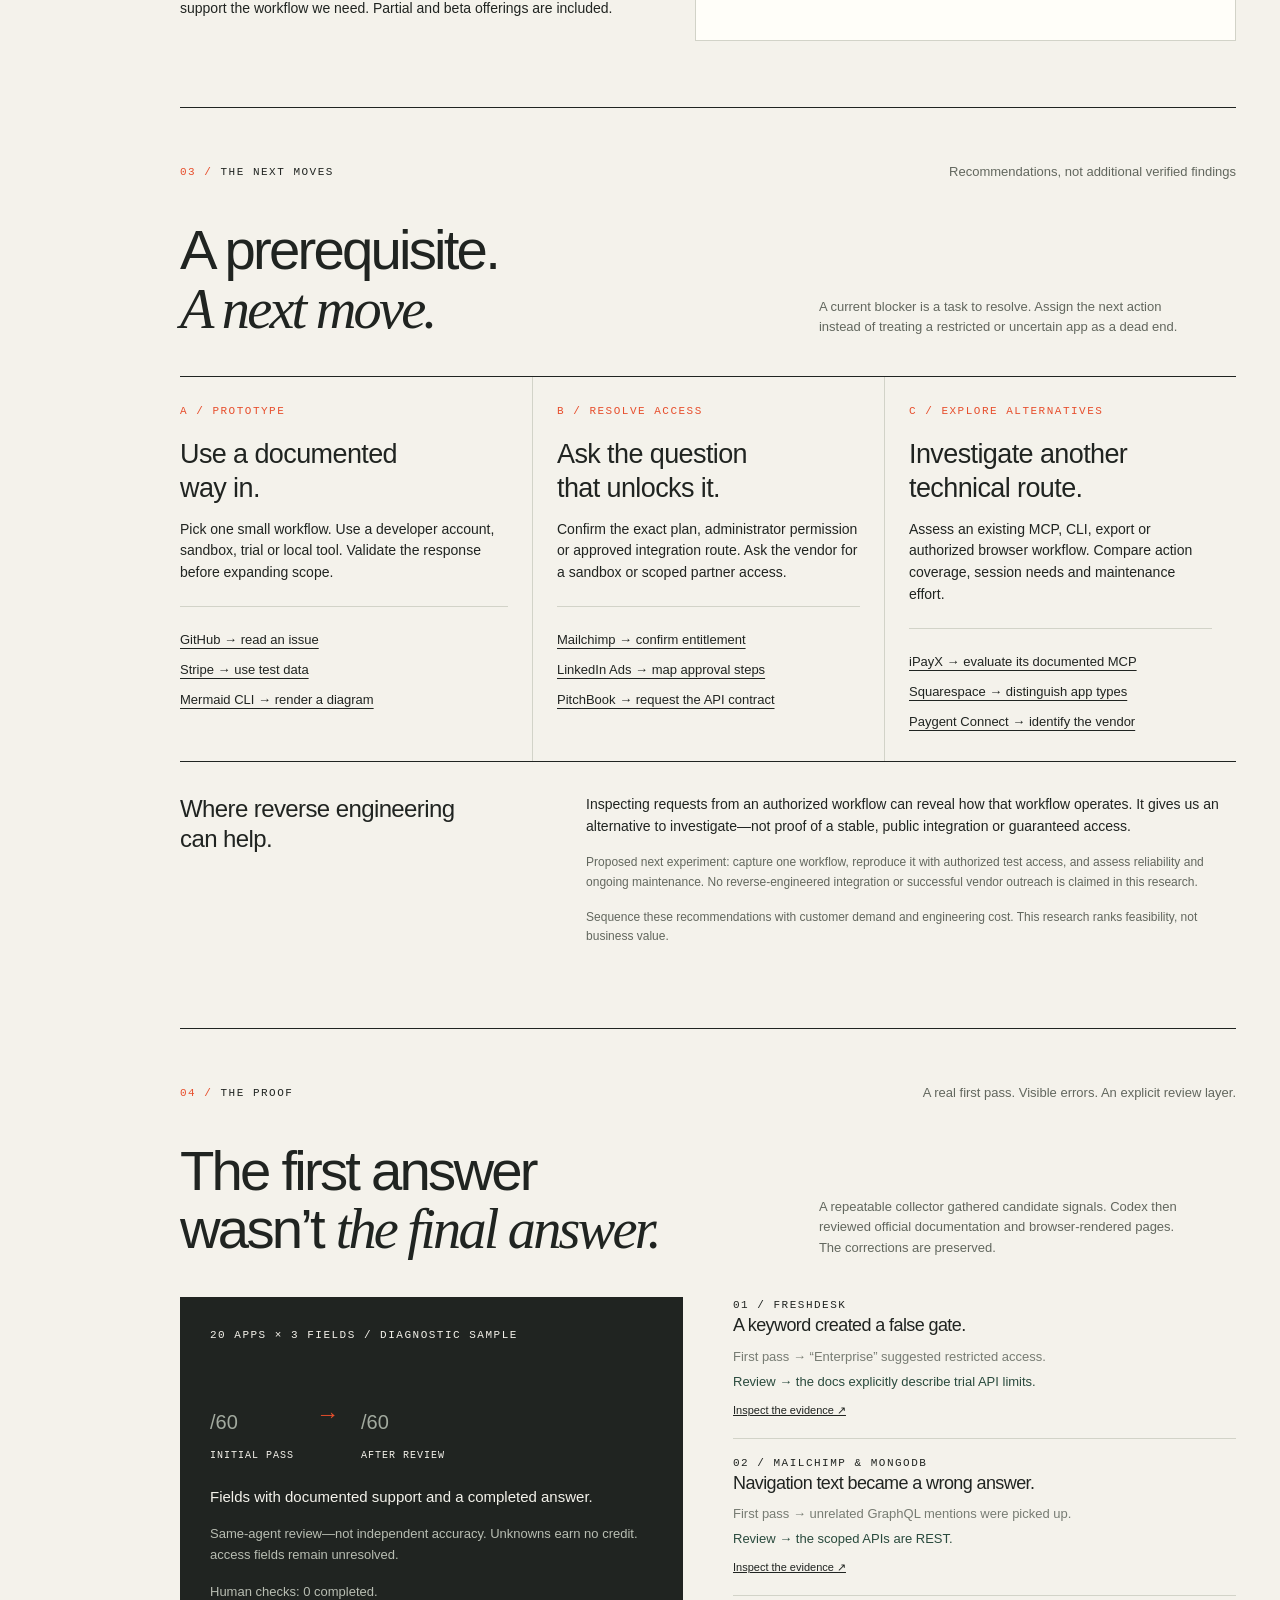
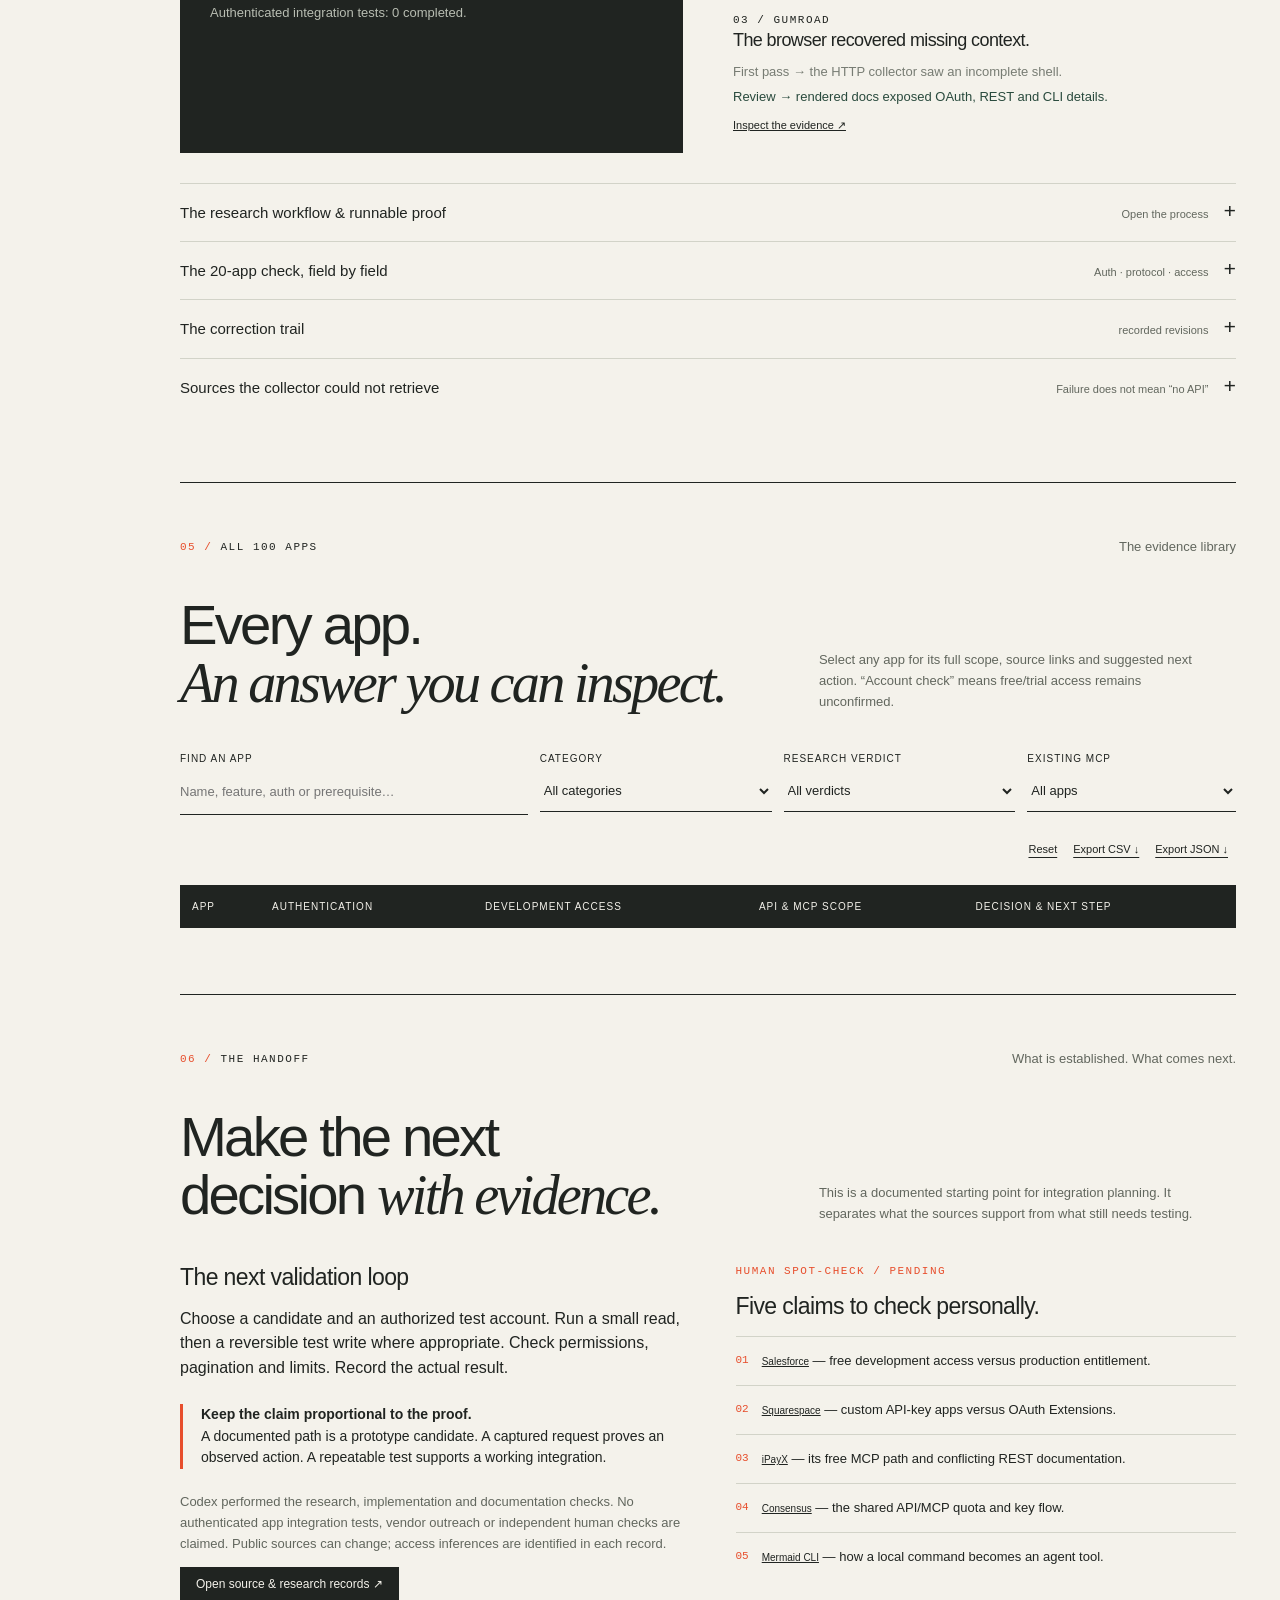
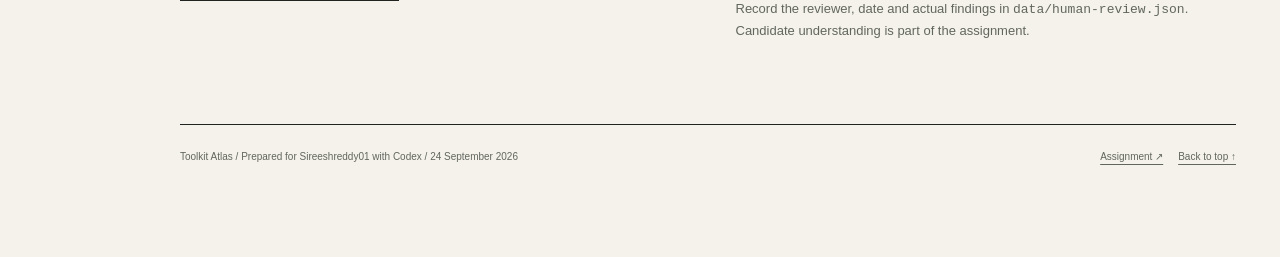
==== commit ec134b2a: "Redesign atlas as an editorial case study with presentation mode and next actions" ====
--- a/site/template.html
+++ b/site/template.html
@@ -1,64 +1,95 @@
 <!doctype html>
 <html lang="en">
-<head><meta charset="utf-8"><meta name="viewport" content="width=device-width,initial-scale=1"><meta name="description" content="A reproducible research atlas of 100 apps: authentication, access gates, API breadth, MCP coverage and honest verification."><link rel="icon" href="data:image/svg+xml,%3Csvg xmlns=%27http://www.w3.org/2000/svg%27 viewBox=%270 0 32 32%27%3E%3Crect width=%2732%27 height=%2732%27 rx=%276%27 fill=%27%23162720%27/%3E%3Cpath d=%27M7 9h18v4h-7v13h-4V13H7z%27 fill=%27%23c9ef85%27/%3E%3C/svg%3E"><title>Toolkit Atlas — 100 apps, one build queue</title>
+<head>
+<meta charset="utf-8"><meta name="viewport" content="width=device-width,initial-scale=1">
+<meta name="description" content="100 apps, researched. A field guide to the next integration: evidence, access paths, priorities and verification.">
+<title>Toolkit Atlas — A field guide to 100 integrations</title>
+<link rel="icon" href="data:image/svg+xml,%3Csvg xmlns='http://www.w3.org/2000/svg' viewBox='0 0 32 32'%3E%3Crect width='32' height='32' fill='%23ed512f'/%3E%3Cpath d='M7 8h18v4h-7v13h-4V12H7z' fill='%231c201e'/%3E%3C/svg%3E">
 <style>
-:root{--paper:#f5f4ef;--ink:#162720;--muted:#57635c;--line:#d5dbd3;--green:#c9ef85;--deep:#193c2c;--amber:#f1cd86;--gray:#cbd2d0;--red:#9e462e}*{box-sizing:border-box}html{scroll-behavior:smooth;scroll-padding-top:85px}body{margin:0;background:var(--paper);color:var(--ink);font:16px/1.55 Arial,Helvetica,sans-serif}a{color:inherit;text-underline-offset:4px}a:hover{color:#387b3e}button,input,select{font:inherit}button,select,summary{cursor:pointer}button:focus-visible,a:focus-visible,summary:focus-visible,input:focus-visible,select:focus-visible{outline:3px solid #408620;outline-offset:3px}.wrap{max-width:1240px;margin:auto;padding:0 36px}.top{position:sticky;top:0;z-index:5;background:rgba(245,244,239,.97);border-bottom:1px solid var(--line)}.top .wrap{display:flex;align-items:center;justify-content:space-between;min-height:70px;gap:24px}.brand{font-weight:800;letter-spacing:-.6px;font-size:21px;text-decoration:none}.brand span{font-weight:400;color:var(--muted)}nav{display:flex;gap:24px;font-size:13px}nav a{text-decoration:none}.eyebrow{font:12px/1.5 monospace;letter-spacing:1.7px;text-transform:uppercase;color:var(--muted)}.hero{padding:65px 0 42px;display:grid;grid-template-columns:1.4fr 1fr;gap:58px;align-items:end}h1{font-size:clamp(43px,5.5vw,70px);line-height:1.02;letter-spacing:-3px;font-weight:500;margin:20px 0 24px}h1 em{font-style:normal;background:var(--green);box-shadow:8px 0 var(--green),-3px 0 var(--green)}.intro{font-size:18px;max-width:660px;color:#405249}.side-note{border-top:3px solid var(--ink);padding-top:16px}.side-note p{margin:0 0 16px}.mono{font-family:monospace}.cta{display:inline-block;background:var(--ink);color:white;padding:12px 18px;text-decoration:none;border:0;border-radius:3px;font-size:14px}.cta:hover{color:var(--green)}.minor{font-size:13px;color:var(--muted)}.stats{display:grid;grid-template-columns:repeat(4,1fr);border-top:1px solid var(--ink);border-bottom:1px solid var(--line);margin:12px 0 22px}.stat{padding:24px 20px 24px 0}.stat+.stat{padding-left:26px;border-left:1px solid var(--line)}.stat strong{display:block;font:46px/1.1 Georgia,serif;margin-bottom:8px}.stat span{font-size:13px}.disclosure{font-size:13px;border-left:3px solid #9a7627;padding:10px 15px;background:#f0ebda;margin:22px 0 32px}section{padding:45px 0;border-top:1px solid var(--line)}.section-head{display:flex;justify-content:space-between;gap:30px;align-items:baseline;margin-bottom:22px}h2{font:38px/1.12 Georgia,serif;letter-spacing:-1px;margin:6px 0 14px}h3{font-size:20px;line-height:1.25;letter-spacing:-.4px;margin:8px 0 12px}p{margin:0 0 14px}.split{display:grid;grid-template-columns:1fr 1fr;gap:50px}.insight{border-top:1px solid var(--line);padding:22px 0}.insight:first-child{border-top:0;padding-top:0}.insight .number{font:12px monospace;color:var(--muted)}.bar-row{display:grid;grid-template-columns:145px 1fr 30px;gap:10px;align-items:center;margin:10px 0;font-size:12px}.track{height:16px;background:#e5e9e1;display:flex;border-radius:2px;overflow:hidden}.seg{height:100%;min-width:0}.sg{background:#739a51}.gt{background:#b78c4a}.un{background:#b4bfba}.legend{display:flex;gap:18px;flex-wrap:wrap;font-size:12px;margin:16px 0}.dot{display:inline-block;width:10px;height:10px;margin-right:6px}.auth-bars .bar-row{grid-template-columns:90px 1fr 30px}.auth-bars{margin-top:30px;padding-top:24px;border-top:1px solid var(--line)}.queue{display:grid;grid-template-columns:repeat(3,1fr);border-top:1px solid var(--ink);border-bottom:1px solid var(--line)}.queue article{padding:24px 25px 24px 0}.queue article+article{padding-left:25px;border-left:1px solid var(--line)}.queue ul{padding-left:18px;font-size:14px}.queue li{margin:10px 0}.tag{display:inline-block;padding:4px 8px;font-size:11px;border-radius:3px;background:#e2e7df;line-height:1.35}.tag.Build{background:var(--green)}.tag.Conditional{background:#f1dfb4}.tag.Investigate{background:#ecd1c9}.dark{background:var(--ink);color:#f4f5ed;padding:34px;margin:24px 0;border-radius:4px}.dark .minor,.dark .eyebrow{color:#bbc8bf}.steps{display:grid;grid-template-columns:repeat(5,1fr);gap:22px}.steps b{display:block;color:var(--green);font:27px Georgia,serif;margin-bottom:14px}.steps p{font-size:13px;color:#d8e1d8}.steps h3{font-size:15px}.code{overflow:auto;background:#0d1f17;color:#dcebd5;padding:15px 18px;font:13px/1.65 monospace;border-radius:3px}.progress-comparison{display:flex;gap:25px;align-items:center;margin:20px 0}.score{font:54px/1 Georgia,serif}.score small{font:20px Georgia,serif;color:var(--muted)}.comparison-arrow{font-size:26px;color:#779055}.success{color:#376526}.audit-list details,.change-list details{border-top:1px solid var(--line);padding:12px 0}.audit-list summary{display:flex;gap:20px;justify-content:space-between;font-size:14px}.audit-list summary .minor{white-space:nowrap}.audit-body{padding:12px 0;max-width:850px}.audit-body p{font-size:13px}.source-links{display:flex;flex-wrap:wrap;gap:8px;font-size:12px}.source-links a{max-width:100%;overflow-wrap:anywhere}.filters{display:grid;grid-template-columns:2fr repeat(3,1fr);gap:12px;margin:24px 0 12px}.filters label{display:block;font-size:11px;font-weight:bold;text-transform:uppercase;letter-spacing:1px}.filters input,.filters select{display:block;width:100%;margin-top:6px;padding:11px;border:1px solid #adb9ae;background:#fff;color:var(--ink);border-radius:3px;font-size:13px}.toolbar{display:flex;justify-content:space-between;gap:20px;align-items:center;margin:15px 0;font-size:13px}.tool-buttons{display:flex;gap:8px}.plain-button{background:transparent;border:1px solid #aab7ac;border-radius:3px;padding:7px 11px;color:var(--ink);font-size:12px}.table-shell{overflow:auto;border-top:2px solid var(--ink)}table{border-collapse:collapse;width:100%;min-width:820px;text-align:left;font-size:13px}th{font-size:10px;letter-spacing:1px;text-transform:uppercase;padding:13px 12px;background:#e7ebe3;white-space:nowrap}td{vertical-align:top;border-bottom:1px solid var(--line);padding:15px 12px}td:first-child{width:21%}td:nth-child(2){width:17%}td:nth-child(3){width:16%}td:nth-child(4){width:28%}td:nth-child(5){width:18%}.app-name{display:block;font-weight:700;font-size:15px;margin:3px 0 5px}.cell-note{display:block;font-size:11px;color:var(--muted);line-height:1.45;margin-top:7px}.app-details{font-size:12px;margin-top:8px}.app-details p{margin:10px 0}.auth-pill{display:inline-block;font-size:11px;margin:0 3px 4px 0;padding:2px 5px;border:1px solid var(--line);border-radius:3px}.mcp{display:block;font-size:11px;margin-top:8px;color:#336149}.empty{padding:30px;text-align:center}.human{background:#eee9d8;border:1px solid #d5c9a2;padding:24px;border-radius:4px}.human ol{padding-left:20px;font-size:14px}.human li{padding:7px 0}.footer{padding:30px 0 55px;color:var(--muted);font-size:12px}.footer a{margin-right:15px}.only-print{display:none}details>summary::marker{color:#6a8555}summary:hover{color:#427125}.table-shell details summary{font-size:11px}.badge-line{font-size:11px;text-transform:uppercase;letter-spacing:1px;color:#62705e}#appTable tr:target{background:#eff3de}.repro-links{display:flex;gap:16px;flex-wrap:wrap;margin:16px 0}.micro-grid{display:grid;grid-template-columns:1fr 1fr;gap:28px}.evidence-warning{color:#914328}noscript{display:block;padding:20px;background:#f1dfb4}.scroll-hint{display:none}
-@media(max-width:850px){.wrap{padding:0 22px}.hero{grid-template-columns:1fr;gap:20px;padding-top:38px}h1{letter-spacing:-2px}.split{grid-template-columns:1fr;gap:24px}.steps{grid-template-columns:1fr 1fr}.queue{grid-template-columns:1fr}.queue article+article{padding-left:0;border-left:0;border-top:1px solid var(--line)}nav{gap:13px}.stats{grid-template-columns:1fr 1fr}.stat:nth-child(3){border-left:0;padding-left:0;border-top:1px solid var(--line)}.stat:nth-child(4){border-top:1px solid var(--line)}.filters{grid-template-columns:1fr 1fr}.section-head{display:block}.dark{padding:24px}.micro-grid{grid-template-columns:1fr}.scroll-hint{display:block}.top .wrap{gap:10px}.brand span{display:none}}
-@media(max-width:480px){nav{font-size:11px;gap:10px}h2{font-size:31px}.steps{grid-template-columns:1fr}.filters{grid-template-columns:1fr}.toolbar{align-items:flex-start;flex-direction:column}.bar-row{grid-template-columns:120px 1fr 22px}.hero h1{font-size:47px}.audit-list summary{gap:10px}.stats .stat{padding:18px 12px}.stat strong{font-size:40px}}
-@media print{.top,.filters,.tool-buttons,.cta{display:none}.wrap{max-width:none;padding:0 15px}body{font-size:11px;background:white}.hero{padding-top:10px}h1{font-size:42px}section{break-inside:avoid}.table-shell{overflow:visible}table{min-width:0;font-size:9px}td{padding:8px}.dark{background:#eee;color:#111}.dark .steps p{color:#222}.only-print{display:block}#matrix{break-inside:auto}.stat strong{font-size:30px}}
+:root{--paper:#f4f2eb;--ink:#202421;--muted:#62675e;--line:#d2d3c8;--accent:#e74e2c;--soft:#e9e8de;--build:#294a3d;--conditional:#d9cdb5;--investigate:#e74e2c;--white:#fffef9}*{box-sizing:border-box}html{scroll-behavior:smooth;scroll-padding-top:90px}body{margin:0;background:var(--paper);color:var(--ink);font:16px/1.55 'Helvetica Neue',Arial,sans-serif}button,input,select{font:inherit;color:inherit}button,a,summary{-webkit-tap-highlight-color:transparent}button,summary,select{cursor:pointer}a{color:inherit;text-underline-offset:4px}a:hover{color:var(--accent)}button:focus-visible,a:focus-visible,summary:focus-visible,input:focus-visible,select:focus-visible{outline:3px solid var(--accent);outline-offset:4px}button{border-radius:0}p{margin:0 0 16px}h1,h2,h3{font-weight:500;margin:0}h1{font-size:clamp(60px,6.8vw,108px);line-height:.97;letter-spacing:-6px}h1 em,h2 em{font-family:Georgia,serif;font-weight:400}h2{font-size:clamp(38px,4.4vw,64px);line-height:1.04;letter-spacing:-2.8px}h3{font-size:23px;line-height:1.25;letter-spacing:-.6px}.mono,.kicker,.eyebrow{font-family:'SFMono-Regular',Consolas,monospace}.kicker,.eyebrow{font-size:11px;letter-spacing:1.5px;text-transform:uppercase}.small{font-size:13px;line-height:1.6;color:var(--muted)}.lead{font-size:20px;line-height:1.5;max-width:630px}.topbar{position:sticky;top:0;z-index:20;background:var(--paper);border-bottom:1px solid var(--ink);height:72px;display:flex;align-items:center;justify-content:space-between;padding:0 36px;gap:20px}.wordmark{display:flex;align-items:center;gap:12px;text-decoration:none;font-size:18px;font-weight:650;letter-spacing:-.6px}.mark{background:var(--accent);width:25px;height:25px;display:grid;place-items:center;font-size:18px;line-height:1}.top-meta{font-size:11px;color:var(--muted)}.top-actions{display:flex;gap:18px;align-items:center}.outline,.solid{padding:9px 15px;border:1px solid var(--ink);background:none;font-size:12px;text-decoration:none}.solid{background:var(--ink);color:var(--paper)}.solid:hover{background:var(--accent);color:var(--ink)}.outline:hover{background:var(--soft)}.rail{position:fixed;left:28px;top:124px;width:128px;bottom:35px;display:flex;flex-direction:column;z-index:10}.rail nav{display:flex;flex-direction:column;gap:5px}.rail a{font-size:11px;padding:9px 0;text-decoration:none;color:var(--muted);display:flex;gap:11px}.rail a span{font-family:monospace;color:#858b80}.rail a.active{color:var(--ink);font-weight:bold}.rail a.active span{color:var(--accent)}.rail-foot{margin-top:auto;font:10px/1.6 monospace;color:var(--muted)}main{max-width:1430px;margin-left:180px;margin-right:44px}.chapter{padding:54px 0 66px;border-bottom:1px solid var(--ink);scroll-margin-top:90px}.chapter-label{display:flex;align-items:center;justify-content:space-between;margin-bottom:38px;gap:20px}.chapter-label .index{color:var(--accent)}.hero-layout{display:grid;grid-template-columns:1.35fr 1fr;gap:52px;align-items:center}.hero-copy h1{margin:5px 0 25px}.hero-copy .lead{font-size:18px;max-width:480px}.hero-actions{display:flex;gap:21px;align-items:center;margin-top:25px}.text-link{font-size:12px}.atlas-figure{margin:0;padding:0 0 0 16px}.figure-header{display:flex;justify-content:space-between;border-top:1px solid var(--ink);padding-top:11px;margin-bottom:20px;font-size:10px}.app-grid{display:grid;grid-template-columns:repeat(10,1fr);gap:7px}.app-dot{padding:0;aspect-ratio:1;border:0;background:var(--conditional);border-radius:50%;transition:transform .15s;color:transparent;font:9px monospace}.app-dot.Build{background:var(--build)}.app-dot.Investigate{background:var(--investigate)}.app-dot:hover,.app-dot:focus-visible{transform:scale(1.15);color:var(--white)}.app-dot.Conditional:hover,.app-dot.Conditional:focus-visible{color:var(--ink)}figcaption{font-size:10px;color:var(--muted);margin-top:16px;line-height:1.6}.figure-key{display:flex;gap:15px;margin-top:13px;flex-wrap:wrap;font-size:10px}.swatch{display:inline-block;width:8px;height:8px;border-radius:50%;margin-right:5px}.swatch.Build{background:var(--build)}.swatch.Conditional{background:var(--conditional)}.swatch.Investigate{background:var(--investigate)}.summary-band{display:grid;grid-template-columns:repeat(3,1fr);margin-top:48px;border-top:1px solid var(--ink);border-bottom:1px solid var(--line)}.summary-item{padding:22px 24px 20px 0;display:flex;gap:18px;align-items:center}.summary-item+.summary-item{padding-left:28px;border-left:1px solid var(--line)}.summary-item strong{font-size:53px;letter-spacing:-3px;font-weight:500;line-height:1}.summary-item b{font-size:13px;display:block;font-weight:550}.summary-item p{font-size:11px;color:var(--muted);margin:4px 0 0}.status-strip{font-size:11px;color:var(--muted);margin-top:16px;display:flex;justify-content:space-between;gap:20px}.section-title{display:grid;grid-template-columns:1.4fr 1fr;gap:55px;align-items:end;margin-bottom:38px}.section-title p{max-width:380px;margin-bottom:0}.signal-layout{display:grid;grid-template-columns:1fr 1.2fr;gap:64px}.signal{padding:22px 0;border-top:1px solid var(--line)}.signal:first-child{padding-top:0;border-top:0}.signal-number{font-size:44px;letter-spacing:-2px;color:var(--accent);line-height:1.2}.signal h3{font-size:20px;margin:7px 0 10px}.signal p{font-size:14px}.signal p:last-child{margin-bottom:0}.chart{padding:25px;background:var(--white);border:1px solid var(--line)}.chart h3{font-size:17px}.chart-caption{font-size:11px;color:var(--muted);margin:8px 0 22px}.chart-row{display:grid;grid-template-columns:125px 1fr 22px;gap:12px;align-items:center;font-size:11px;margin:15px 0}.chart-track{height:13px;display:flex;gap:2px}.chart-track span{height:100%}.self{background:var(--build)}.gate{background:#bca071}.unknown{background:#e0e1d8}.legend{display:flex;gap:14px;flex-wrap:wrap;font-size:10px;margin-top:23px}.legend i{width:8px;height:8px;display:inline-block;margin-right:5px}.chart-callout{font-size:13px;padding-top:18px;border-top:1px solid var(--line);margin-top:20px}.routes{display:grid;grid-template-columns:repeat(3,1fr);gap:0;border-top:1px solid var(--ink);border-bottom:1px solid var(--ink)}.route{padding:26px 24px 24px 0}.route+.route{border-left:1px solid var(--line);padding-left:24px}.route .kicker{color:var(--accent)}.route h3{margin:18px 0 13px;font-size:27px}.route p{font-size:14px}.route-examples{border-top:1px solid var(--line);padding-top:18px;margin-top:22px}.route-examples button{display:block;border:0;background:none;padding:5px 0;text-align:left;font-size:13px;text-decoration:underline;text-underline-offset:4px}.route-examples button:hover{color:var(--accent)}.route-footer{display:grid;grid-template-columns:1fr 1.8fr;gap:45px;padding-top:32px}.route-footer h3{font-size:24px}.route-footer p{font-size:14px}.route-footer .small{font-size:12px}.proof-layout{display:grid;grid-template-columns:1fr 1fr;gap:50px;margin-bottom:30px}.scoreboard{background:var(--ink);color:var(--paper);padding:30px}.scoreboard .small{color:#b8bdb2}.scores{display:flex;align-items:center;gap:22px;margin:24px 0}.scores strong{font-size:72px;letter-spacing:-4px;font-weight:400;line-height:1}.scores small{font-size:20px;color:#a2aa9f}.scores .arrow{font-size:23px;color:var(--accent)}.scores .after{color:#e8b880}.score-label{font:10px monospace;text-transform:uppercase;margin-top:10px;letter-spacing:1px}.case{border-top:1px solid var(--line);padding:16px 0}.case:first-child{padding-top:0;border-top:0}.case h3{font-size:18px;margin-bottom:10px}.case p{font-size:13px;margin-bottom:5px}.case .before{color:#777c73}.case .after{color:var(--build)}.case button{font-size:11px;border:0;padding:0;background:none;text-decoration:underline}.fold{border-top:1px solid var(--line);padding:17px 0}.fold>summary{display:flex;align-items:baseline;justify-content:space-between;gap:15px;list-style:none;font-size:15px}.fold>summary::-webkit-details-marker{display:none}.fold>summary:after{content:'+';font:21px monospace}.fold[open]>summary:after{content:'−'}.fold>summary small{font-size:11px;color:var(--muted);margin-left:auto}.fold-content{padding:25px 0 12px}.pipeline{display:grid;grid-template-columns:repeat(5,1fr);gap:22px;margin:10px 0 27px}.pipeline b{font:12px monospace;color:var(--accent)}.pipeline h3{font-size:17px;margin:7px 0}.pipeline p{font-size:12px;color:var(--muted)}.reproduce{display:grid;grid-template-columns:1fr 1fr;gap:35px}.reproduce p{font-size:13px}pre{background:var(--soft);padding:18px;overflow:auto;font:12px/1.75 monospace;margin:0}.audit-row{border-top:1px solid var(--line);padding:14px 0}.audit-row summary{font-size:13px;display:flex;justify-content:space-between;gap:15px}.audit-body{padding:12px 0;max-width:850px;font-size:12px;overflow-wrap:anywhere}.audit-body p{margin-bottom:9px}.sources{display:flex;flex-direction:column;gap:8px;font-size:12px;margin-top:16px;overflow-wrap:anywhere}.sources a:after{content:' ↗'}.filters{display:grid;grid-template-columns:1.5fr 1fr 1fr .9fr;gap:12px;margin-top:30px}.filters label{font-size:10px;text-transform:uppercase;letter-spacing:1px}.filters input,.filters select{display:block;width:100%;border:0;border-bottom:1px solid var(--ink);background:transparent;padding:12px 0;margin-top:4px;font-size:13px;letter-spacing:0;text-transform:none;border-radius:0}.toolbar{display:flex;justify-content:space-between;align-items:center;gap:20px;font-size:11px;margin:22px 0}.toolbar button{border:0;background:none;text-decoration:underline;text-underline-offset:4px;font-size:11px;padding:4px 8px}.table-shell{overflow:auto}table{border-collapse:collapse;width:100%;min-width:800px;font-size:12px;text-align:left}th{background:var(--ink);color:var(--paper);font-weight:400;font-size:10px;text-transform:uppercase;letter-spacing:1px;padding:14px 12px}td{vertical-align:top;padding:19px 12px;border-bottom:1px solid var(--line)}td:first-child{width:22%}td:nth-child(2){width:17%}td:nth-child(3){width:20%}td:nth-child(4){width:21%}td:nth-child(5){width:20%}td small{display:block;color:var(--muted);font-size:10px;margin:5px 0;line-height:1.5}.app-button{display:block;font-size:17px;background:none;border:0;font-weight:550;padding:0;margin:4px 0 6px;text-align:left;letter-spacing:-.4px}.app-button:hover{text-decoration:underline;text-underline-offset:4px}.id-label{font:10px monospace;color:var(--muted)}.pill{display:inline-block;font-size:10px;padding:2px 7px;background:var(--soft);margin:0 3px 4px 0}.pill.Build{background:#dce5dc;color:#244232}.pill.Conditional{background:#e7dfce}.pill.Investigate{background:#f4d7c9;color:#8d341d}.next-action{font-size:11px;margin-top:8px;line-height:1.55}.text-button{border:0;background:none;text-decoration:underline;font-size:10px;padding:0}.empty{text-align:center;padding:35px;color:var(--muted)}.handoff{display:grid;grid-template-columns:1fr 1fr;gap:55px}.handoff h3{margin-bottom:15px}.checklist{padding:0;list-style:none;margin:0}.checklist li{display:flex;gap:13px;border-top:1px solid var(--line);padding:14px 0;font-size:13px}.checklist .check-num{font:11px monospace;color:var(--accent);padding-top:3px}.callout{border-left:3px solid var(--accent);padding-left:18px;margin:23px 0;font-size:14px}.footer{padding:24px 0 85px;display:flex;justify-content:space-between;font-size:10px;color:var(--muted);gap:20px}.footer a{margin-left:15px}.deck-controls{display:none;position:fixed;bottom:0;left:0;right:0;z-index:25;height:62px;background:var(--ink);color:var(--paper);align-items:center;justify-content:space-between;padding:0 35px;font-size:12px}.deck-controls button{background:none;color:inherit;border:1px solid #70776c;padding:8px 15px;font-size:12px}.deck-controls button:disabled{opacity:.3;cursor:default}.present .chapter{display:none;min-height:calc(100vh - 136px);padding-bottom:92px;border:0}.present .chapter.selected{display:block}.present .deck-controls{display:flex}.present .footer{display:none}.present .rail-foot{display:none}.present{padding-bottom:62px}.dialog{width:min(730px,calc(100% - 28px));max-height:90vh;border:1px solid var(--ink);padding:0;background:var(--paper);color:var(--ink)}.dialog::backdrop{background:rgba(21,28,24,.55)}.dialog-top{display:flex;justify-content:space-between;align-items:center;padding:20px 27px;border-bottom:1px solid var(--line);position:sticky;top:0;background:var(--paper);z-index:1}.dialog-top button{background:none;border:0;font-size:25px;line-height:1}.dialog-content{padding:25px 30px 35px}.dialog h2{font-size:45px;margin:8px 0 15px}.dialog h3{font-size:16px;margin:22px 0 9px}.dialog p{font-size:14px}.detail-columns{display:grid;grid-template-columns:1fr 1fr;gap:28px}.detail-next{border-top:1px solid var(--ink);margin-top:23px;padding-top:3px}.dialog .small{font-size:12px}.skip{position:fixed;left:10px;top:-100px;z-index:99;padding:10px;background:var(--ink);color:white}.skip:focus{top:10px}noscript{display:block;padding:25px;background:#f3dcc8}.mobile-hint{display:none}
+@media(min-width:761px){.present .chapter{padding-top:22px;padding-bottom:28px}.present .chapter-label{margin-bottom:22px}.present h1{font-size:72px;letter-spacing:-4px}.present h2{font-size:45px;letter-spacing:-2px}.present .hero-layout{gap:38px}.present .atlas-figure{max-width:280px;margin-left:auto;width:100%}.present .hero-copy .lead{font-size:16px}.present .hero-copy h1{margin-bottom:20px}.present .hero-actions{margin-top:17px}.present .summary-band{margin-top:25px}.present .summary-item{padding-top:15px;padding-bottom:15px}.present .summary-item strong{font-size:43px}.present .section-title{margin-bottom:24px}.present .signal{padding:13px 0}.present .signal:first-child{padding-top:0}.present .signal-number{font-size:30px}.present .signal h3{font-size:17px;margin:4px 0 6px}.present .signal p{font-size:12px}.present .chart{padding:18px}.present .chart-row{margin:7px 0}.present .chart-caption{margin-bottom:10px}.present .chart-callout{font-size:11px;margin:12px 0 8px;padding-top:12px}.present .chart .small{font-size:10px;margin:0}.present .legend{margin-top:14px}.present .route{padding-top:19px;padding-bottom:15px}.present .route h3{font-size:23px;margin:12px 0 10px}.present .route p{font-size:12px}.present .route-examples{margin-top:15px;padding-top:10px}.present .route-footer{padding-top:22px}.present .route-footer h3{font-size:22px}.present .route-footer p{font-size:12px;margin-bottom:9px}.present .route-footer .small{font-size:11px}.present .proof-layout{margin-bottom:20px}.present .scoreboard{padding:24px}.present .scores strong{font-size:62px}.present .case p{font-size:12px}.present .case{padding:12px 0}.present .case h3{font-size:17px}.present .fold{padding:11px 0}}
+@media(min-width:1600px){main{margin-left:auto;margin-right:auto;padding-left:130px;max-width:1430px}}@media(max-width:1100px){.rail{display:none}main{margin:0 35px}.topbar{padding:0 35px}.hero-layout{gap:38px}h1{font-size:82px}.signal-layout{gap:35px}.top-meta{display:none}}@media(max-width:760px){html{scroll-padding-top:75px}.topbar{height:62px;padding:0 20px}.top-actions{gap:12px}.top-actions>a{display:none}main{margin:0 21px}.chapter{padding:31px 0 42px}.chapter-label{margin-bottom:27px}.chapter-label .small{display:none}.hero-layout{grid-template-columns:1fr;gap:35px}h1{font-size:66px;letter-spacing:-3.8px}.hero-copy .lead{font-size:17px}.atlas-figure{padding:0;max-width:380px}.app-grid{gap:7px}.summary-band{margin-top:30px}.summary-item{display:block;padding:18px 9px 18px 0}.summary-item+.summary-item{padding-left:15px}.summary-item strong{font-size:43px;display:block;margin-bottom:10px}.summary-item b{font-size:11px}.summary-item p{font-size:10px}.status-strip{flex-direction:column;gap:7px}.section-title{grid-template-columns:1fr;gap:22px;margin-bottom:28px}h2{font-size:43px;letter-spacing:-2px}.signal-layout,.proof-layout,.route-footer,.handoff,.reproduce{grid-template-columns:1fr;gap:27px}.signal-number{font-size:36px}.routes{grid-template-columns:1fr}.route,.route+.route{padding:23px 0;border-left:0}.route+.route{border-top:1px solid var(--line)}.route h3{margin-top:10px}.route-examples{margin-top:12px;padding-top:10px}.pipeline{grid-template-columns:1fr 1fr}.filters{grid-template-columns:1fr 1fr;gap:17px}.toolbar{align-items:flex-start;flex-direction:column;gap:8px}.toolbar button:first-child{padding-left:0}.chart{padding:20px 16px}.chart-row{grid-template-columns:110px 1fr 20px;gap:8px}.footer{flex-direction:column;gap:10px}.footer a{margin:0 13px 0 0}.mobile-hint{display:block}.detail-columns{grid-template-columns:1fr;gap:0}.dialog-content{padding:22px}.dialog h2{font-size:35px}.deck-controls{padding:0 17px}.fold>summary small{display:none}}@media(prefers-reduced-motion:reduce){html{scroll-behavior:auto}.app-dot{transition:none}}@media print{.topbar,.rail,.top-actions,.deck-controls,.filters,.toolbar,.hero-actions,.dialog,.footer,.skip{display:none!important}main{margin:0}.chapter,.present .chapter{display:block!important;min-height:0;break-after:page;padding:20px 0}h1{font-size:65px}h2{font-size:40px}.table-shell{overflow:visible}table{min-width:0;font-size:9px}td{padding:9px 6px}.app-button{font-size:12px}.scoreboard{border:1px solid var(--ink);background:white;color:var(--ink)}.scoreboard .small{color:var(--muted)}body{background:white}.chapter:last-of-type{break-after:auto}}
 </style></head>
 <body>
-<header class="top"><div class="wrap"><a class="brand" href="#">Toolkit Atlas <span>/ 100</span></a><nav aria-label="Main navigation"><a href="#findings">Findings</a><a href="#workflow">Workflow</a><a href="#verification">Verification</a><a href="#matrix">The 100 apps</a></nav></div></header>
-<main class="wrap">
-<div class="hero"><div><div class="eyebrow">Composio · AI Product Ops take-home · 24 Sep 2026</div><h1>100 apps.<br><em><span id="buildHeadline">38</span> prototype paths.</em><br>Access is the hurdle.</h1><p class="intro">A research atlas for deciding which integrations to prototype, which need an account check, and which need outreach.</p></div><div class="side-note"><p><strong>The decision:</strong> start with developer sandboxes and scoped tokens. Resolve entitlements before committing to enterprise, ads or financial integrations.</p><p class="minor">Two-minute route: read the findings, inspect the verification failures, then search any app in the matrix. Every row keeps its scope, blockers and evidence.</p><a class="cta" href="#matrix">Explore the 100 apps ↘</a></div></div>
-<div class="stats" aria-label="Research summary"><div class="stat"><strong id="statBuild"></strong><span>prototype candidates / 100</span></div><div class="stat"><strong id="statConditional"></strong><span>conditional builds / 100</span></div><div class="stat"><strong id="statInvestigate"></strong><span>need identity or contract research</span></div><div class="stat"><strong id="statMcp"></strong><span>apps with vendor MCP evidence</span></div></div>
-<p class="minor">“Build” means a documented free, trial, sandbox or local route exists for the scoped prototype. These are research verdicts; no authenticated app integrations were tested. Existing MCP evidence includes limited and beta offerings.</p>
-<div class="disclosure"><strong>AI assistance disclosed.</strong> Codex conducted the research, wrote the pipeline and performed the documentation checks. Independent human verification is <strong id="humanStatus">pending</strong>; it is not included in the reported results. <a href="#human-review">Review checklist →</a></div>
-<section id="findings"><div class="section-head"><div><div class="eyebrow">01 / Findings & priorities</div><h2>Credentials are only the first gate.</h2></div><p class="minor">All counts use the fixed 100-app assignment set.<br>Findings are inferred from the cited documentation.</p></div>
-<div class="split"><div><article class="insight"><span class="number">01</span><h3>OAuth2 is the most common method.</h3><p><strong id="oauthCount"></strong> apps document OAuth2 somewhere in the scoped integration path. API keys appear in <strong id="keyCount"></strong>. Support multiple auth patterns, token refresh and explicit resource scopes.</p><p class="minor">Methods overlap. A bearer token may be issued by OAuth, so these counts must not be added together.</p></article><article class="insight"><span class="number">02</span><h3>A product account does not prove API access.</h3><p><strong id="selfCount"></strong> apps have a documented no-cost development path; <strong id="gatedCount"></strong> have a paid, admin or approval gate. <strong id="unknownCount"></strong> remain unresolved on access. “Public API” describes documentation, not price or anonymous use.</p><p class="minor">The largest conditional blocker is a plan check (<span id="planCount"></span> apps). Uncertainty is a research backlog, not proof of a commercial gate.</p></article><article class="insight"><span class="number">03</span><h3>MCP accelerates a start, not full coverage.</h3><p><strong id="mcpCount"></strong> apps have vendor MCP evidence. Shopify and BigCommerce illustrate storefront-only scope; Plaid’s server covers its Dashboard. Compare required actions before reusing a server.</p><p class="minor">“Not established” means this research did not confirm a server. It does not mean no community implementation exists.</p></article></div><div><h3>Development access by category</h3><p class="minor">Each bar contains 10 apps. Right-hand number = documented free/trial/local paths.</p><div id="categoryBars"></div><p class="minor">CRM and Productivity have the clearest development paths (7/10 each). Support has the most explicit gates (5/10). Finance has sandbox opportunities, not automatic production access. Unresolved rows must not be read as category-wide paywalls.</p><div class="legend"><span><i class="dot sg"></i>Free / trial / sandbox / local</span><span><i class="dot gt"></i>Known gate</span><span><i class="dot un"></i>Unresolved</span></div><div class="auth-bars"><h3>Authentication coverage</h3><div id="authBars"></div><p class="minor">Number of apps, non-exclusive. “Token” includes PATs, bot and bearer tokens; API keys sent with Basic auth appear in both categories.</p></div></div></div>
-<div class="queue"><article><div class="badge-line">Wave 1 / Prototype</div><h3>Choose small, testable actions.</h3><ul><li><strong>GitHub, Asana, Airtable:</strong> read one issue, task or record, then exercise scoped write permissions.</li><li><strong>Stripe, Plaid, Salesforce:</strong> use test data and developer environments; production access is a later milestone.</li><li><strong>Mermaid CLI:</strong> wrap local rendering with input, timeout and output-file limits.</li></ul></article><article><div class="badge-line">Wave 2 / Resolve the account path</div><h3>Ask a narrow entitlement question.</h3><ul><li><strong>Mailchimp, Notion, Reducto:</strong> confirm the exact free/trial API allowance before promoting the verdict.</li><li><strong>iPayX:</strong> a free MCP path is documented, but REST pages disagree on base URL and request schema.</li><li><strong>DealCloud, Front, Pylon:</strong> secure an authorized admin and a tenant with the required permissions.</li></ul></article><article><div class="badge-line">Wave 3 / Outreach & identity</div><h3>Resolve the gate before engineering.</h3><ul><li><strong>LinkedIn Ads, Amazon SP-API:</strong> prepare the app approval and partner-access path.</li><li><strong>PitchBook:</strong> obtain the licensed API contract, auth details and commercial terms.</li><li><strong>Paygent Connect:</strong> request the exact vendor URL. The name alone cannot support an auth verdict.</li></ul></article></div>
-<p class="minor" style="margin-top:16px">Priority is a feasibility recommendation, not a claim about customer demand. Before committing engineering capacity, combine this queue with requested workflows, expected usage and integration maintenance cost.</p></section>
-<section id="workflow"><div class="section-head"><div><div class="eyebrow">02 / The agent & runnable proof</div><h2>A repeatable collector.<br>An explicit review layer.</h2></div><p class="minor">Python standard library · no API keys · one HTML file<br>Live research and offline reproduction are separate.</p></div>
-<div class="dark"><div class="steps"><article><b>01</b><h3>Seed</h3><p>Freeze all 100 names and the 10 categories. Choose the diagnostic sample before writing reviewed records.</p></article><article><b>02</b><h3>Collect</h3><p>Fetch public docs in eight workers. Record status, timestamp, content hash and weak keyword predictions.</p></article><article><b>03</b><h3>Research</h3><p>Codex searches first-party docs, reads auth and pricing scopes, and writes structured evidence-backed rows.</p></article><article><b>04</b><h3>Challenge</h3><p>Cross-check 20 apps; inspect dynamic pages in a browser. Preserve unknowns, failures and before/after corrections.</p></article><article><b>05</b><h3>Publish</h3><p>Validate counts and source links; compute patterns; build an offline-capable HTML page plus CSV/JSON.</p></article></div></div>
-<div class="split"><div><h3>What actually ran</h3><p>The initial collector fetched <strong id="initialFetch"></strong>/100 seed URLs successfully in <strong id="initialTime"></strong> seconds. That timing is only the HTTP pass, not the whole research process.</p><p>The final source ledger covers <strong id="sourceTotal"></strong> unique cited URLs: <strong id="sourceOk"></strong> returned HTTP 200; <strong id="sourceFail"></strong> failed or were blocked. A 200 response can still be an empty JavaScript shell.</p><p class="minor">The script is a discovery baseline, not an autonomous fact verifier. Semantic review was performed by the Codex agent in this session. No Composio SDK integration is claimed.</p></div><div><h3>Reproduce it</h3><pre class="code">git clone https://github.com/Sireeshreddy01/composio-toolkit-atlas.git
+<a class="skip" href="#brief">Skip to the case study</a>
+<header class="topbar"><a class="wordmark" href="#brief"><span class="mark" aria-hidden="true">↗</span>Toolkit Atlas<span class="top-meta"> / FIELD NOTES 001</span></a><div class="top-actions"><a class="small" href="https://github.com/Sireeshreddy01/composio-toolkit-atlas" target="_blank" rel="noopener">Source & run instructions ↗</a><button class="outline" id="present" aria-pressed="false">Present ↗</button></div></header>
+<aside class="rail"><div class="kicker" style="margin-bottom:21px">The field guide</div><nav aria-label="Case study chapters"><a href="#brief" class="active"><span>01</span>The takeaway</a><a href="#findings"><span>02</span>The patterns</a><a href="#routes"><span>03</span>The next moves</a><a href="#verification"><span>04</span>The proof</a><a href="#matrix"><span>05</span>All 100 apps</a><a href="#human-review"><span>06</span>The handoff</a></nav><div class="rail-foot">100 APPS<br>10 CATEGORIES<br>24 SEP 2026<br><br>AI PRODUCT OPS<br>COMPOSIO / TAKE-HOME</div></aside>
+<main>
+<section class="chapter selected" id="brief" data-title="The takeaway">
+<div class="chapter-label"><span class="kicker"><span class="index">01 /</span> The takeaway</span><span class="small">Composio · AI Product Ops · Research snapshot, 24 Sep 2026</span></div>
+<div class="hero-layout"><div class="hero-copy"><h1>100 apps.<br>Find the<br><em>way in.</em></h1><p class="lead">A field guide to turning apps into agent tools. Where we can start, what needs resolving, and the evidence behind every decision.</p><div class="hero-actions"><a href="#routes" class="solid">Read the recommendations ↓</a><a href="#matrix" class="text-link">Explore every app ↗</a></div></div><figure class="atlas-figure"><div class="figure-header"><span class="mono">THE RESEARCH SET</span><span class="mono">N = 100</span></div><div class="app-grid" id="appGrid" aria-label="100 researched apps, in assignment order"></div><div class="figure-key"><span><i class="swatch Build"></i>Prototype</span><span><i class="swatch Conditional"></i>Resolve a prerequisite</span><span><i class="swatch Investigate"></i>Investigate</span></div><figcaption>One dot = one app. Each row = one category.<br>Select a dot to inspect its evidence and suggested next step.</figcaption></figure></div>
+<div class="summary-band"><div class="summary-item"><strong id="statBuild"></strong><div><b>Prototype candidates</b><p>A development path is documented.</p></div></div><div class="summary-item"><strong id="statConditional"></strong><div><b>Resolve a prerequisite</b><p>Access, permissions or contract detail.</p></div></div><div class="summary-item"><strong id="statInvestigate"></strong><div><b>Investigate further</b><p>Vendor identity or API contract.</p></div></div></div>
+<div class="status-strip"><span>Documentation research. These counts are not tested integrations.</span><span>AI-assisted · <a href="#human-review">Human checks pending</a></span></div>
+</section>
+<section class="chapter" id="findings" data-title="The patterns">
+<div class="chapter-label"><span class="kicker"><span class="index">02 /</span> The patterns</span><span class="small">Three findings that affect what to build next</span></div>
+<div class="section-title"><h2>Getting credentials<br>is just <em>the beginning.</em></h2><p class="small">Prioritize the workflow, the account path and the permission scope together. An API existing is only one part of feasibility.</p></div>
+<div class="signal-layout"><div><article class="signal"><div class="signal-number"><span id="oauthCount"></span><span style="font-size:20px"> / 100</span></div><h3>OAuth2 is the most common auth method.</h3><p>Design for user consent, resource scopes and token refresh. API keys appear in <span id="keyCount"></span> apps; methods overlap.</p></article><article class="signal"><div class="signal-number"><span id="selfCount"></span><span style="font-size:20px"> / 100</span></div><h3>A no-cost development path is documented.</h3><p><span id="gatedCount"></span> have an explicit paid, admin or approval gate; <span id="unknownCount"></span> still need access research. Unknown does not mean paid.</p></article><article class="signal"><div class="signal-number"><span id="mcpCount"></span><span style="font-size:20px"> / 100</span></div><h3>Vendor MCP evidence already exists.</h3><p>Check what it actually covers. A storefront or dashboard MCP may not support the workflow we need. Partial and beta offerings are included.</p></article></div><div class="chart"><h3>Where development access is clearest</h3><p class="chart-caption">10 apps per category · right-hand number = no-cost paths</p><div id="categoryBars"></div><div class="legend"><span><i class="self"></i>Free / trial / sandbox / local</span><span><i class="gate"></i>Known gate</span><span><i class="unknown"></i>Unresolved</span></div><p class="chart-callout"><strong>Start with CRM and productivity.</strong> Each has 7 documented development paths out of 10. Finance also offers sandboxes; production access remains a separate question.</p><p class="small">Source: the 100 linked app records below. This is documentation-derived access, not tested credential issuance.</p></div></div>
+</section>
+<section class="chapter" id="routes" data-title="The next moves">
+<div class="chapter-label"><span class="kicker"><span class="index">03 /</span> The next moves</span><span class="small">Recommendations, not additional verified findings</span></div>
+<div class="section-title"><h2>A prerequisite.<br><em>A next move.</em></h2><p class="small">A current blocker is a task to resolve. Assign the next action instead of treating a restricted or uncertain app as a dead end.</p></div>
+<div class="routes"><article class="route"><div class="kicker">A / Prototype</div><h3>Use a documented<br>way in.</h3><p>Pick one small workflow. Use a developer account, sandbox, trial or local tool. Validate the response before expanding scope.</p><div class="route-examples"><button data-app="61">GitHub → read an issue</button><button data-app="81">Stripe → use test data</button><button data-app="98">Mermaid CLI → render a diagram</button></div></article><article class="route"><div class="kicker">B / Resolve access</div><h3>Ask the question<br>that unlocks it.</h3><p>Confirm the exact plan, administrator permission or approved integration route. Ask the vendor for a sandbox or scoped partner access.</p><div class="route-examples"><button data-app="35">Mailchimp → confirm entitlement</button><button data-app="33">LinkedIn Ads → map approval steps</button><button data-app="90">PitchBook → request the API contract</button></div></article><article class="route"><div class="kicker">C / Explore alternatives</div><h3>Investigate another<br>technical route.</h3><p>Assess an existing MCP, CLI, export or authorized browser workflow. Compare action coverage, session needs and maintenance effort.</p><div class="route-examples"><button data-app="85">iPayX → evaluate its documented MCP</button><button data-app="46">Squarespace → distinguish app types</button><button data-app="84">Paygent Connect → identify the vendor</button></div></article></div>
+<div class="route-footer"><h3>Where reverse engineering<br>can help.</h3><div><p>Inspecting requests from an authorized workflow can reveal how that workflow operates. It gives us an alternative to investigate—not proof of a stable, public integration or guaranteed access.</p><p class="small">Proposed next experiment: capture one workflow, reproduce it with authorized test access, and assess reliability and ongoing maintenance. No reverse-engineered integration or successful vendor outreach is claimed in this research.</p><p class="small">Sequence these recommendations with customer demand and engineering cost. This research ranks feasibility, not business value.</p></div></div>
+</section>
+<section class="chapter" id="verification" data-title="The proof">
+<div class="chapter-label"><span class="kicker"><span class="index">04 /</span> The proof</span><span class="small">A real first pass. Visible errors. An explicit review layer.</span></div>
+<div class="section-title"><h2>The first answer<br>wasn’t <em>the final answer.</em></h2><p class="small">A repeatable collector gathered candidate signals. Codex then reviewed official documentation and browser-rendered pages. The corrections are preserved.</p></div>
+<div class="proof-layout"><div class="scoreboard"><div class="kicker">20 apps × 3 fields / diagnostic sample</div><div class="scores"><div><strong id="beforeScore"></strong><small>/60</small><div class="score-label">Initial pass</div></div><span class="arrow">→</span><div><strong class="after" id="afterScore"></strong><small>/60</small><div class="score-label">After review</div></div></div><p style="font-size:15px">Fields with documented support and a completed answer.</p><p class="small">Same-agent review—not independent accuracy. Unknowns earn no credit. <span id="unresolvedFields"></span> access fields remain unresolved.</p><p class="small" style="margin:0">Human checks: 0 completed.<br>Authenticated integration tests: 0 completed.</p></div><div><article class="case"><div class="kicker">01 / Freshdesk</div><h3>A keyword created a false gate.</h3><p class="before">First pass → “Enterprise” suggested restricted access.</p><p class="after">Review → the docs explicitly describe trial API limits.</p><button data-app="13">Inspect the evidence ↗</button></article><article class="case"><div class="kicker">02 / Mailchimp & MongoDB</div><h3>Navigation text became a wrong answer.</h3><p class="before">First pass → unrelated GraphQL mentions were picked up.</p><p class="after">Review → the scoped APIs are REST.</p><button data-app="35">Inspect the evidence ↗</button></article><article class="case"><div class="kicker">03 / Gumroad</div><h3>The browser recovered missing context.</h3><p class="before">First pass → the HTTP collector saw an incomplete shell.</p><p class="after">Review → rendered docs exposed OAuth, REST and CLI details.</p><button data-app="48">Inspect the evidence ↗</button></article></div></div>
+<details class="fold" id="workflow"><summary>The research workflow & runnable proof <small>Open the process</small></summary><div class="fold-content"><div class="pipeline"><article><b>01</b><h3>Fix the set</h3><p>100 names, 10 categories. Select two apps per category for a diagnostic sample.</p></article><article><b>02</b><h3>Collect</h3><p>Python fetches public docs, timestamps and hashes. Keyword predictions are a weak baseline.</p></article><article><b>03</b><h3>Research</h3><p>Codex interprets vendor docs, account paths, API resources and MCP scope.</p></article><article><b>04</b><h3>Challenge</h3><p>Recheck the sample. Use browser rendering for incomplete pages. Preserve real corrections.</p></article><article><b>05</b><h3>Publish</h3><p>Validate the dataset, calculate patterns, build this page and export CSV/JSON.</p></article></div><div class="reproduce"><div><p><strong id="initialFetch"></strong>/100 seed URLs fetched successfully in <strong id="initialTime"></strong> seconds. That is HTTP collection time only.</p><p>The source ledger contains <strong id="sourceTotal"></strong> cited URLs: <strong id="sourceOk"></strong> returned HTTP 200 and <strong id="sourceFail"></strong> failed or were blocked. HTTP 200 does not prove the page’s claims.</p><p class="small">The script does not autonomously verify facts. Repeating semantic review requires a browsing-capable agent and the included research prompt. No Composio SDK implementation is claimed.</p></div><div><pre>git clone https://github.com/Sireeshreddy01/composio-toolkit-atlas.git
 cd composio-toolkit-atlas
-python3 run.py                 # offline validation + build
-python3 run.py --refresh       # fetch all 100 into a new run
-python3 -m http.server 8000    # open localhost:8000</pre><p class="minor">Refresh does not overwrite reviewed facts or the frozen baseline. Use the research prompt and review rubric in the repository to reassess changed evidence.</p><div class="repro-links"><a href="https://github.com/Sireeshreddy01/composio-toolkit-atlas" target="_blank" rel="noopener">Source repository ↗</a><a href="https://github.com/Sireeshreddy01/composio-toolkit-atlas/blob/main/README.md" target="_blank" rel="noopener">Run instructions ↗</a></div></div></div></section>
-<section id="verification"><div class="eyebrow">03 / Verification, including the misses</div><h2>Improve the evidence.<br>Keep the uncertainty visible.</h2>
-<div class="split"><div><p>Two apps per category, selected with seed <span class="mono">20260924</span>. The diagnostic checks cover <strong>auth, protocol and development access</strong>: 20 apps × 3 fields = 60 fields.</p><div class="progress-comparison"><div><div class="score"><span id="beforeScore"></span><small>/60</small></div><div class="minor">keyword baseline</div></div><div class="comparison-arrow">→</div><div><div class="score success"><span id="afterScore"></span><small>/60</small></div><div class="minor">after evidence review</div></div></div><p><strong>Metric: documented support and completion.</strong> Unknowns receive no credit. This is same-agent documentation agreement, not independent accuracy, a production pass rate or an estimate for all 100 apps.</p><p class="minor">Auth earns a point when at least one predicted method is documented; it does not validate completeness of every auth method. REST-family includes HTTP resource APIs. MCP status, breadth and buildability are outside this 60-field metric.</p><p class="minor"><strong id="unresolvedFields"></strong> access fields in this sample remain unresolved. Human checks and authenticated API calls: <strong>0 completed</strong>.</p></div><div><h3>Errors that changed the outcome</h3><article class="insight"><h3>“Enterprise” caused a false gate.</h3><p class="minor">Freshdesk’s trial API limit is explicitly documented. A keyword elsewhere on the page made the baseline call it gated. Review promoted the scoped trial path.</p></article><article class="insight"><h3>Navigation polluted the protocol.</h3><p class="minor">Mailchimp and MongoDB Atlas were labeled GraphQL by keyword hits. Their scoped Marketing and Admin APIs are REST. Product identity and page section matter.</p></article><article class="insight"><h3>Browser recovery changed the evidence.</h3><p class="minor">Gumroad’s shell hid its OAuth/REST docs. Consensus’s old MCP URL returned 404; the current docs exposed a shared free API/MCP allowance. iPayX required following a separate MCP guide to establish its free path.</p></article></div></div>
-<details style="margin:22px 0"><summary><strong>Inspect all 20 sample checks</strong> — predictions, result and primary sources</summary><div class="audit-list" id="auditList"></div></details>
-<details style="margin:22px 0"><summary><strong>Inspect the revision log</strong> — <span id="revisionCount"></span> recorded changes after the first reviewed draft</summary><p class="minor" style="margin-top:12px">The frozen keyword baseline, first enriched draft and final review are separate files. This log records subsequent review edits; it does not pretend every initial research decision was an independent test.</p><div class="change-list" id="changeList"></div></details>
-<details><summary><strong>Inspect source retrieval failures</strong> — failures are not “no API” evidence</summary><div id="sourceFailures" class="audit-list"></div></details>
+python3 run.py            # rebuild saved research
+python3 run.py --refresh  # collect new candidate signals
+python3 -m http.server 8000</pre><p class="small" style="margin-top:14px"><a href="https://github.com/Sireeshreddy01/composio-toolkit-atlas/blob/main/README.md" target="_blank" rel="noopener">Full run instructions ↗</a> · No API keys needed for the collector.</p></div></div></div></details>
+<details class="fold"><summary>The 20-app check, field by field <small>Auth · protocol · access</small></summary><div class="fold-content"><p class="small">Seed 20260924; two apps per category selected before the written review. Auth earns credit for at least one supported method, not exhaustive coverage. REST-family includes HTTP resource APIs. MCP, breadth and buildability are outside this score. Do not generalize it to all 100 apps.</p><div id="auditList"></div></div></details>
+<details class="fold"><summary>The correction trail <small><span id="revisionCount"></span> recorded revisions</small></summary><div class="fold-content"><p class="small">Actual changes after the first enriched draft. The keyword baseline is stored separately and remains unchanged.</p><div id="changeList"></div></div></details>
+<details class="fold"><summary>Sources the collector could not retrieve <small>Failure does not mean “no API”</small></summary><div class="fold-content" id="sourceFailures"></div></details>
 </section>
-<section id="matrix"><div class="section-head"><div><div class="eyebrow">04 / The complete research set</div><h2>100 apps. Every decision traceable.</h2></div><p class="minor">Expand an app for description, scope and evidence.<br>All records reviewed on 24 Sep 2026.</p></div><p class="minor">Access labels describe the scoped development path. “Account check” means credentials are documented, but a free/trial entitlement was not established. “Conditional” identifies a prerequisite or unresolved contract. API breadth is qualitative, not an endpoint count.</p>
-<div class="filters"><label>Search<input id="search" type="search" placeholder="App, auth, feature or blocker…"></label><label>Category<select id="category"><option value="">All categories</option></select></label><label>Buildability<select id="verdict"><option value="">All verdicts</option><option>Build</option><option>Conditional</option><option>Investigate</option></select></label><label>MCP evidence<select id="mcpFilter"><option value="">All apps</option><option value="yes">Vendor evidence found</option><option value="no">Not established</option></select></label></div>
-<div class="toolbar"><div id="resultCount" role="status" aria-live="polite"></div><div class="tool-buttons"><button class="plain-button" id="reset">Reset filters</button><button class="plain-button" id="csv">Download CSV</button><button class="plain-button" id="json">Download JSON</button></div></div><p class="minor scroll-hint">Scroll the matrix horizontally to inspect every column.</p><div class="table-shell"><table id="appTable"><thead><tr><th scope="col">App / evidence</th><th scope="col">Auth methods</th><th scope="col">Development access</th><th scope="col">API breadth & MCP</th><th scope="col">Buildability / blocker</th></tr></thead><tbody id="rows"></tbody></table><div id="empty" class="empty" hidden>No apps match these filters.</div></div><noscript>This case study needs JavaScript to render its embedded data. Download data/atlas.csv or data/atlas.json from the source repository to read all 100 records.</noscript></section>
-<section id="human-review"><div class="eyebrow">05 / Limits & human review</div><h2>The final check belongs to a person.</h2><div class="micro-grid"><div><h3>Boundaries of this work</h3><p>Public documentation was reviewed. No paid accounts were purchased, credentials generated, authenticated API calls made, or customer data accessed for the assessment.</p><p>Vendor documentation can be incomplete or stale. MCP evidence is a lower bound from checked sources, not an exhaustive registry. An unknown plan entitlement stays unknown. Paygent Connect’s identity and PitchBook’s exact contract remain open.</p><p>Next validation: obtain authorized test access for the chosen prototype, execute one read and one reversible write, test pagination and rate limits, and document the response. Then have a person independently check the facts.</p></div><div class="human"><h3>Human spot-check — pending</h3><p class="minor">The assignment asks for human checks and the ability to explain the submission. These five checks are prepared for the candidate; none is recorded as completed.</p><ol><li><a href="https://developer.salesforce.com/docs/platform/api-rest/guide/quickstart-dev-org.html" target="_blank" rel="noopener">Salesforce</a>: explain why free development access does not prove production entitlement.</li><li><a href="https://developers.squarespace.com/commerce-apis/authentication-and-permissions" target="_blank" rel="noopener">Squarespace</a>: distinguish custom API-key apps from OAuth Extensions.</li><li><a href="https://www.ipayx.ai/docs/mcp-server" target="_blank" rel="noopener">iPayX</a>: check the free MCP allowance and why REST remains conditional.</li><li><a href="https://docs.consensus.app/api-plans-and-access" target="_blank" rel="noopener">Consensus</a>: check the shared API/MCP quota and current key flow.</li><li><a href="https://github.com/mermaid-js/mermaid-cli" target="_blank" rel="noopener">Mermaid CLI</a>: explain how a local command can become an agent tool without OAuth.</li></ol><p class="minor">Record reviewer, date, checked claims and corrections in <span class="mono">data/human-review.json</span> only after the checks happen.</p></div></div></section>
-<footer class="footer"><p>Toolkit Atlas · prepared for Sireeshreddy01 with Codex · research snapshot 24 September 2026</p><a href="https://github.com/Sireeshreddy01/composio-toolkit-atlas" target="_blank" rel="noopener">Source & README</a><a href="https://composio.notion.site/AI-Product-Ops-Intern-The-take-home-assignment-391f261a6dfe80e9946bee899d3a3762" target="_blank" rel="noopener">Assignment brief</a><a href="#">Back to top ↑</a></footer>
+<section class="chapter" id="matrix" data-title="All 100 apps">
+<div class="chapter-label"><span class="kicker"><span class="index">05 /</span> All 100 apps</span><span class="small">The evidence library</span></div>
+<div class="section-title"><h2>Every app.<br><em>An answer you can inspect.</em></h2><p class="small">Select any app for its full scope, source links and suggested next action. “Account check” means free/trial access remains unconfirmed.</p></div>
+<div class="filters"><label>Find an app<input id="search" type="search" placeholder="Name, feature, auth or prerequisite…"></label><label>Category<select id="category"><option value="">All categories</option></select></label><label>Research verdict<select id="verdict"><option value="">All verdicts</option><option value="Build">Prototype candidate</option><option value="Conditional">Resolve a prerequisite</option><option value="Investigate">Investigate further</option></select></label><label>Existing MCP<select id="mcpFilter"><option value="">All apps</option><option value="yes">Vendor evidence found</option><option value="no">Not established</option></select></label></div>
+<div class="toolbar"><span id="resultCount" role="status" aria-live="polite"></span><div><button id="reset">Reset</button><button id="csv">Export CSV ↓</button><button id="json">Export JSON ↓</button></div></div><p class="small mobile-hint">Swipe across the table for all columns. Tap an app to read its full record.</p><div class="table-shell"><table id="appTable"><thead><tr><th scope="col">App</th><th scope="col">Authentication</th><th scope="col">Development access</th><th scope="col">API & MCP scope</th><th scope="col">Decision & next step</th></tr></thead><tbody id="rows"></tbody></table><div class="empty" id="empty" hidden>No apps match. Try another search or reset the filters.</div></div><noscript>JavaScript renders the embedded research. Read all records in data/atlas.csv or data/atlas.json in the linked source repository.</noscript>
+</section>
+<section class="chapter" id="human-review" data-title="The handoff">
+<div class="chapter-label"><span class="kicker"><span class="index">06 /</span> The handoff</span><span class="small">What is established. What comes next.</span></div>
+<div class="section-title"><h2>Make the next<br>decision <em>with evidence.</em></h2><p class="small">This is a documented starting point for integration planning. It separates what the sources support from what still needs testing.</p></div>
+<div class="handoff"><div><h3>The next validation loop</h3><p>Choose a candidate and an authorized test account. Run a small read, then a reversible test write where appropriate. Check permissions, pagination and limits. Record the actual result.</p><div class="callout"><strong>Keep the claim proportional to the proof.</strong><br>A documented path is a prototype candidate. A captured request proves an observed action. A repeatable test supports a working integration.</div><p class="small">Codex performed the research, implementation and documentation checks. No authenticated app integration tests, vendor outreach or independent human checks are claimed. Public sources can change; access inferences are identified in each record.</p><a class="solid" href="https://github.com/Sireeshreddy01/composio-toolkit-atlas" target="_blank" rel="noopener">Open source & research records ↗</a></div><div><div class="kicker" style="color:var(--accent);margin-bottom:12px">Human spot-check / pending</div><h3>Five claims to check personally.</h3><ol class="checklist"><li><span class="check-num">01</span><span><button class="text-button" data-app="1">Salesforce</button> — free development access versus production entitlement.</span></li><li><span class="check-num">02</span><span><button class="text-button" data-app="46">Squarespace</button> — custom API-key apps versus OAuth Extensions.</span></li><li><span class="check-num">03</span><span><button class="text-button" data-app="85">iPayX</button> — its free MCP path and conflicting REST documentation.</span></li><li><span class="check-num">04</span><span><button class="text-button" data-app="94">Consensus</button> — the shared API/MCP quota and key flow.</span></li><li><span class="check-num">05</span><span><button class="text-button" data-app="98">Mermaid CLI</button> — how a local command becomes an agent tool.</span></li></ol><p class="small" style="margin-top:18px">Record the reviewer, date and actual findings in <span class="mono">data/human-review.json</span>. Candidate understanding is part of the assignment.</p></div></div>
+</section>
+<footer class="footer"><span>Toolkit Atlas / Prepared for Sireeshreddy01 with Codex / 24 September 2026</span><span><a href="https://composio.notion.site/AI-Product-Ops-Intern-The-take-home-assignment-391f261a6dfe80e9946bee899d3a3762" target="_blank" rel="noopener">Assignment ↗</a><a href="#brief">Back to top ↑</a></span></footer>
 </main>
+<div class="deck-controls" aria-label="Presentation controls"><button id="prev" aria-label="Previous slide">← Previous</button><span id="slideCount" aria-live="polite"></span><button id="next" aria-label="Next slide">Next →</button></div>
+<dialog class="dialog" id="appDialog" aria-labelledby="detailTitle"><div class="dialog-top"><span class="kicker" id="detailCategory"></span><button id="closeDialog" aria-label="Close app details">×</button></div><div class="dialog-content" id="detailBody"></div></dialog>
 <script id="atlas-data" type="application/json">@@DATA@@</script>
 <script>
 'use strict';
 const D=JSON.parse(document.getElementById('atlas-data').textContent),S=D.stats;
-const el=id=>document.getElementById(id), esc=s=>String(s??'').replace(/[&<>"']/g,c=>({'&':'&amp;','<':'&lt;','>':'&gt;','"':'&quot;',"'":'&#39;'}[c]));
-function put(id,value){el(id).textContent=value;}
-for(const [id,value] of Object.entries({buildHeadline:S.verdict.Build,statBuild:S.verdict.Build,statConditional:S.verdict.Conditional,statInvestigate:S.verdict.Investigate,statMcp:S.mcp,oauthCount:S.auth.OAuth2,keyCount:S.auth['API key'],selfCount:S.access['Self-serve'],gatedCount:S.access.Gated,unknownCount:S.access.Unknown,planCount:S.blocker['Plan check'],mcpCount:S.mcp,initialFetch:S.initial_fetches,initialTime:S.initial_seconds,sourceTotal:S.sources,sourceOk:S.source_ok,sourceFail:S.sources-S.source_ok,beforeScore:S.sample_before,afterScore:S.sample_after,unresolvedFields:S.sample_unresolved,revisionCount:D.revisions.length}))put(id,value);
+const el=id=>document.getElementById(id),esc=s=>String(s??'').replace(/[&<>"']/g,c=>({'&':'&amp;','<':'&lt;','>':'&gt;','"':'&quot;',"'":'&#39;'}[c]));
+const label={Build:'Prototype candidate',Conditional:'Resolve a prerequisite',Investigate:'Investigate further'};
+const put=(id,v)=>{el(id).textContent=v};
+for(const [id,v]of Object.entries({statBuild:S.verdict.Build,statConditional:S.verdict.Conditional,statInvestigate:S.verdict.Investigate,oauthCount:S.auth.OAuth2,keyCount:S.auth['API key'],selfCount:S.access['Self-serve'],gatedCount:S.access.Gated,unknownCount:S.access.Unknown,mcpCount:S.mcp,initialFetch:S.initial_fetches,initialTime:S.initial_seconds,sourceTotal:S.sources,sourceOk:S.source_ok,sourceFail:S.sources-S.source_ok,beforeScore:S.sample_before,afterScore:S.sample_after,unresolvedFields:S.sample_unresolved,revisionCount:D.revisions.length}))put(id,v);
 const categories=[...new Set(D.rows.map(r=>r.category))];
+el('appGrid').innerHTML=D.rows.map(r=>`<button class="app-dot ${r.verdict}" data-app="${r.id}" title="${esc(r.app)} · ${label[r.verdict]}" aria-label="${esc(r.app)}: ${label[r.verdict]}">${r.id}</button>`).join('');
 el('category').insertAdjacentHTML('beforeend',categories.map(c=>`<option>${esc(c)}</option>`).join(''));
-el('categoryBars').innerHTML=categories.map(c=>{const subset=D.rows.filter(r=>r.category===c),a=subset.filter(r=>r.access_group==='Self-serve').length,b=subset.filter(r=>r.access_group==='Gated').length,u=10-a-b;return `<div class="bar-row"><span>${esc(c)}</span><div class="track" role="img" aria-label="${esc(c)}: ${a} self-serve, ${b} gated, ${u} unresolved"><span class="seg sg" style="width:${a*10}%" title="${a} self-serve"></span><span class="seg gt" style="width:${b*10}%" title="${b} gated"></span><span class="seg un" style="width:${u*10}%" title="${u} unresolved"></span></div><span>${a}/10</span></div>`}).join('');
-el('authBars').innerHTML=['OAuth2','Token','API key','Basic'].map(a=>`<div class="bar-row"><span>${esc(a)}</span><div class="track"><span class="seg sg" style="width:${S.auth[a]}%"></span></div><span>${S.auth[a]}</span></div>`).join('');
-function links(urls){return urls.map((u,i)=>`<a href="${esc(u)}" target="_blank" rel="noopener">${i+1}. ${esc(new URL(u).hostname)}</a>`).join(' · ')}
-const marks=values=>values.map((x,i)=>`${['Auth','Protocol','Access'][i]}: ${x?'supported':'unresolved / unsupported'}`).join(' · ');
-el('auditList').innerHTML=D.audit.checks.map(c=>`<details><summary><strong>${esc(c.app)}</strong><span class="minor">${c.before.filter(Boolean).length}/3 → ${c.after.filter(Boolean).length}/3</span></summary><div class="audit-body"><p>${esc(c.finding)}</p><p><strong>Method:</strong> ${esc(c.method)}</p><p><strong>Initial guesses:</strong> ${esc(Object.values(c.initial).join(' / '))}</p><p><strong>Reviewed:</strong> ${esc(c.auth.join(', '))} / ${esc(c.surface)} / ${esc(c.access)}</p><p>${marks(c.after)}</p><div class="source-links">${links(c.sources)}</div></div></details>`).join('');
-el('changeList').innerHTML=D.revisions.map(c=>`<details><summary>${esc(D.rows.find(r=>r.id===c.id).app)} · ${esc(c.method)}</summary><div class="audit-body"><p>${esc(c.reason)}</p><p><strong>Before:</strong> ${esc(JSON.stringify(c.before))}</p><p><strong>After:</strong> ${esc(JSON.stringify(c.after))}</p></div></details>`).join('');
-el('sourceFailures').innerHTML=D.source_checks.filter(s=>s.status!==200).map(s=>`<div class="audit-body"><a href="${esc(s.url)}" target="_blank" rel="noopener">${esc(s.url)}</a><p class="evidence-warning">${esc(s.error||s.status)} · ${esc(s.checked_at)}</p></div>`).join('');
+el('categoryBars').innerHTML=categories.map(c=>{const a=D.rows.filter(r=>r.category===c&&r.access_group==='Self-serve').length,b=D.rows.filter(r=>r.category===c&&r.access_group==='Gated').length,u=10-a-b;return`<div class="chart-row"><span>${esc(c)}</span><div class="chart-track" role="img" aria-label="${esc(c)}: ${a} no-cost paths, ${b} known gates, ${u} unresolved"><span class="self" style="flex:${a}"></span><span class="gate" style="flex:${b}"></span><span class="unknown" style="flex:${u}"></span></div><span>${a}</span></div>`}).join('');
+function links(urls){return urls.map((u,i)=>`<a href="${esc(u)}" target="_blank" rel="noopener">${i+1}. ${esc(new URL(u).hostname+new URL(u).pathname)}</a>`).join('')}
+function openApp(id){const r=D.rows.find(x=>x.id===Number(id));if(!r)return;put('detailCategory',`${String(r.id).padStart(2,'0')} / ${r.category}`);el('detailBody').innerHTML=`<span class="pill ${r.verdict}">${label[r.verdict]}</span><h2 id="detailTitle">${esc(r.app)}</h2><p>${esc(r.description)}</p><div class="detail-columns"><div><h3>Authentication</h3><p>${esc(r.auth.join(' · '))}</p><h3>Development access · ${esc(r.access)}</h3><p>${esc(r.access_detail)}</p></div><div><h3>API surface</h3><p>${esc(r.surface)}</p><h3>Existing MCP</h3><p>${r.mcp?`<a href="${esc(r.mcp.url)}" target="_blank" rel="noopener">${esc(r.mcp.kind)} ↗</a> — ${esc(r.mcp.scope)}`:'Not established in the checked sources. This is not proof of absence.'}</p></div></div><h3>What changes the decision</h3><p>${esc(r.note)}</p><p class="small">Current prerequisite: ${esc(r.blocker==='None'?'no blocking development gate identified in documentation':r.blocker)}.</p><div class="detail-next"><h3>Suggested next action</h3><p>${esc(r.next_action)}</p><p class="small">Recommendation based on this research; not a completed test or a confirmed workaround.</p></div><h3>Primary-source evidence</h3><div class="sources">${r.sources.length?links(r.sources):'Exact vendor identity remains unresolved; no source was invented.'}</div><p class="small" style="margin-top:20px">Reviewed 24 September 2026 · documentation evidence · no authenticated integration test claimed</p>`;el('appDialog').showModal()}
+document.addEventListener('click',e=>{const b=e.target.closest('[data-app]');if(b)openApp(b.dataset.app)});el('closeDialog').onclick=()=>el('appDialog').close();el('appDialog').addEventListener('click',e=>{if(e.target===el('appDialog')&&e.clientX!==0){const b=el('appDialog').getBoundingClientRect();if(e.clientX<b.left||e.clientX>b.right||e.clientY<b.top||e.clientY>b.bottom)el('appDialog').close()}});
+const marks=v=>v.map((x,i)=>`${['Auth','Protocol','Access'][i]}: ${x?'supported':'unresolved / unsupported'}`).join(' · ');
+el('auditList').innerHTML=D.audit.checks.map(c=>`<details class="audit-row"><summary><strong>${esc(c.app)}</strong><span>${c.before.filter(Boolean).length}/3 → ${c.after.filter(Boolean).length}/3</span></summary><div class="audit-body"><p>${esc(c.finding)}</p><p>Method: ${esc(c.method)}</p><p>Initial: ${esc(Object.values(c.initial).join(' / '))}</p><p>Reviewed: ${esc(c.auth.join(', '))} / ${esc(c.surface)} / ${esc(c.access)}</p><p>${marks(c.after)}</p><div class="sources">${links(c.sources)}</div></div></details>`).join('');
+el('changeList').innerHTML=D.revisions.map(c=>`<details class="audit-row"><summary>${esc(D.rows.find(r=>r.id===c.id).app)}<span>${esc(c.method)}</span></summary><div class="audit-body"><p>${esc(c.reason)}</p><p><strong>Before:</strong> ${esc(JSON.stringify(c.before))}</p><p><strong>After:</strong> ${esc(JSON.stringify(c.after))}</p></div></details>`).join('');
+el('sourceFailures').innerHTML=D.source_checks.filter(s=>s.status!==200).map(s=>`<div class="audit-row audit-body"><a href="${esc(s.url)}" target="_blank" rel="noopener">${esc(s.url)}</a><p>${esc(s.error||s.status)} · ${esc(s.checked_at)}</p></div>`).join('');
 let filtered=D.rows;
-function render(){const q=el('search').value.trim().toLowerCase(),cat=el('category').value,v=el('verdict').value,m=el('mcpFilter').value;filtered=D.rows.filter(r=>(!q||JSON.stringify(r).toLowerCase().includes(q))&&(!cat||r.category===cat)&&(!v||r.verdict===v)&&(!m||(m==='yes'?!!r.mcp:!r.mcp)));put('resultCount',`${filtered.length} of 100 apps · documented findings, not tested integrations`);el('empty').hidden=filtered.length>0;el('rows').innerHTML=filtered.map(r=>`<tr id="app-${r.id}"><td><span class="badge-line">${String(r.id).padStart(2,'0')} / ${esc(r.category)}</span><span class="app-name">${esc(r.app)}</span><details class="app-details"><summary>Description & evidence (${r.sources.length})</summary><p>${esc(r.description)}</p><p><strong>Scope:</strong> ${esc(r.note)}</p><div class="source-links">${r.sources.length?links(r.sources):'Vendor identity unresolved; no source invented.'}</div></details></td><td>${r.auth.map(a=>`<span class="auth-pill">${esc(a)}</span>`).join('')}</td><td><strong>${esc(r.access)}</strong><span class="cell-note">${esc(r.access_detail)}</span></td><td>${esc(r.surface)}<span class="mcp">${r.mcp?`<a href="${esc(r.mcp.url)}" target="_blank" rel="noopener">${esc(r.mcp.kind)} MCP ↗</a> — ${esc(r.mcp.scope)}`:'MCP: not established in checked sources'}</span></td><td><span class="tag ${r.verdict}">${esc(r.verdict)}</span><span class="cell-note">${r.blocker==='None'?'No blocking development gate found':esc(r.blocker)}</span></td></tr>`).join('');}
-['search','category','verdict','mcpFilter'].forEach(id=>el(id).addEventListener(id==='search'?'input':'change',render));
-el('reset').addEventListener('click',()=>{['search','category','verdict','mcpFilter'].forEach(id=>el(id).value='');render()});
-function download(name,text,type){const url=URL.createObjectURL(new Blob([text],{type})),a=document.createElement('a');a.href=url;a.download=name;a.click();setTimeout(()=>URL.revokeObjectURL(url),1000)}
-el('json').addEventListener('click',()=>download('toolkit-atlas.json',JSON.stringify({...D,rows:filtered},null,2),'application/json'));
-el('csv').addEventListener('click',()=>{const fields=['id','app','category','description','auth','access','access_detail','surface','verdict','blocker','note','sources','mcp_kind','mcp_scope','mcp_url'];const quote=x=>'"'+String(x??'').replace(/"/g,'""')+'"';const rows=filtered.map(r=>({...r,auth:r.auth.join('; '),sources:r.sources.join('; '),mcp_kind:r.mcp?.kind||'',mcp_scope:r.mcp?.scope||'',mcp_url:r.mcp?.url||''}));download('toolkit-atlas.csv',[fields.map(quote).join(','),...rows.map(r=>fields.map(f=>quote(r[f])).join(','))].join('\r\n'),'text/csv;charset=utf-8')});
-render();
+function render(){const q=el('search').value.trim().toLowerCase(),cat=el('category').value,v=el('verdict').value,m=el('mcpFilter').value;filtered=D.rows.filter(r=>(!q||JSON.stringify(r).toLowerCase().includes(q))&&(!cat||r.category===cat)&&(!v||r.verdict===v)&&(!m||(m==='yes'?!!r.mcp:!r.mcp)));put('resultCount',`${filtered.length} / 100 apps · documentation-based findings`);el('empty').hidden=filtered.length>0;el('rows').innerHTML=filtered.map(r=>`<tr id="app-${r.id}"><td><span class="id-label">${String(r.id).padStart(2,'0')} / ${esc(r.category)}</span><button class="app-button" data-app="${r.id}">${esc(r.app)} ↗</button><small>${esc(r.description)}</small><button class="text-button" data-app="${r.id}">${r.sources.length} sources & full record</button></td><td>${r.auth.map(a=>`<span class="pill">${esc(a)}</span>`).join('')}</td><td>${esc(r.access)}<small>${esc(r.access_detail)}</small></td><td>${esc(r.surface)}<small>${r.mcp?`MCP: ${esc(r.mcp.kind)} · ${esc(r.mcp.scope)}`:'MCP: not established'}</small></td><td><span class="pill ${r.verdict}">${label[r.verdict]}</span><div class="next-action">${esc(r.next_action)}</div></td></tr>`).join('')}
+['search','category','verdict','mcpFilter'].forEach(id=>el(id).addEventListener(id==='search'?'input':'change',render));el('reset').onclick=()=>{['search','category','verdict','mcpFilter'].forEach(id=>el(id).value='');render()};
+function download(name,text,type){const u=URL.createObjectURL(new Blob([text],{type})),a=document.createElement('a');a.href=u;a.download=name;a.click();setTimeout(()=>URL.revokeObjectURL(u),1000)}
+el('json').onclick=()=>download('toolkit-atlas.json',JSON.stringify({...D,rows:filtered},null,2),'application/json');el('csv').onclick=()=>{const fields=['id','app','category','description','auth','access','access_detail','surface','verdict','blocker','next_action','note','sources','mcp_kind','mcp_scope','mcp_url'];const quote=x=>'"'+String(x??'').replace(/"/g,'""')+'"';const rows=filtered.map(r=>({...r,auth:r.auth.join('; '),sources:r.sources.join('; '),mcp_kind:r.mcp?.kind||'',mcp_scope:r.mcp?.scope||'',mcp_url:r.mcp?.url||''}));download('toolkit-atlas.csv',[fields.map(quote).join(','),...rows.map(r=>fields.map(f=>quote(r[f])).join(','))].join('\r\n'),'text/csv;charset=utf-8')};
+const chapters=[...document.querySelectorAll('.chapter')],nav=[...document.querySelectorAll('.rail nav a')];let current=0,present=false;
+function selectChapter(n,scroll=true){current=Math.max(0,Math.min(chapters.length-1,n));chapters.forEach((s,i)=>s.classList.toggle('selected',i===current));nav.forEach((a,i)=>{a.classList.toggle('active',i===current);if(i===current)a.setAttribute('aria-current','location');else a.removeAttribute('aria-current')});put('slideCount',`${String(current+1).padStart(2,'0')} / 06 · ${chapters[current].dataset.title}`);el('prev').disabled=current===0;el('next').disabled=current===chapters.length-1;if(scroll)chapters[current].scrollIntoView({behavior:present?'instant':'smooth'})}
+el('present').onclick=()=>{present=!present;document.body.classList.toggle('present',present);el('present').setAttribute('aria-pressed',String(present));put('present',present?'Exit presentation ×':'Present ↗');selectChapter(current)};
+el('prev').onclick=()=>selectChapter(current-1);el('next').onclick=()=>selectChapter(current+1);
+document.addEventListener('click',e=>{const a=e.target.closest('a[href^="#"]');if(!a)return;const target=document.getElementById(a.getAttribute('href').slice(1));if(!target)return;const section=target.closest('.chapter');if(section){if(present){e.preventDefault();selectChapter(chapters.indexOf(section));if(target.tagName==='DETAILS')target.open=true}else selectChapter(chapters.indexOf(section),false)}});
+document.addEventListener('keydown',e=>{if(!present||el('appDialog').open||/INPUT|SELECT|TEXTAREA/.test(e.target.tagName))return;if(e.key==='ArrowRight'||e.key==='PageDown'){e.preventDefault();selectChapter(current+1)}if(e.key==='ArrowLeft'||e.key==='PageUp'){e.preventDefault();selectChapter(current-1)}if(e.key==='Escape')el('present').click()});
+const observer=new IntersectionObserver(entries=>{if(present)return;for(const e of entries)if(e.isIntersecting)selectChapter(chapters.indexOf(e.target),false)},{rootMargin:'-15% 0px -65% 0px',threshold:0});chapters.forEach(s=>observer.observe(s));
+render();selectChapter(0,false);
 </script></body></html>
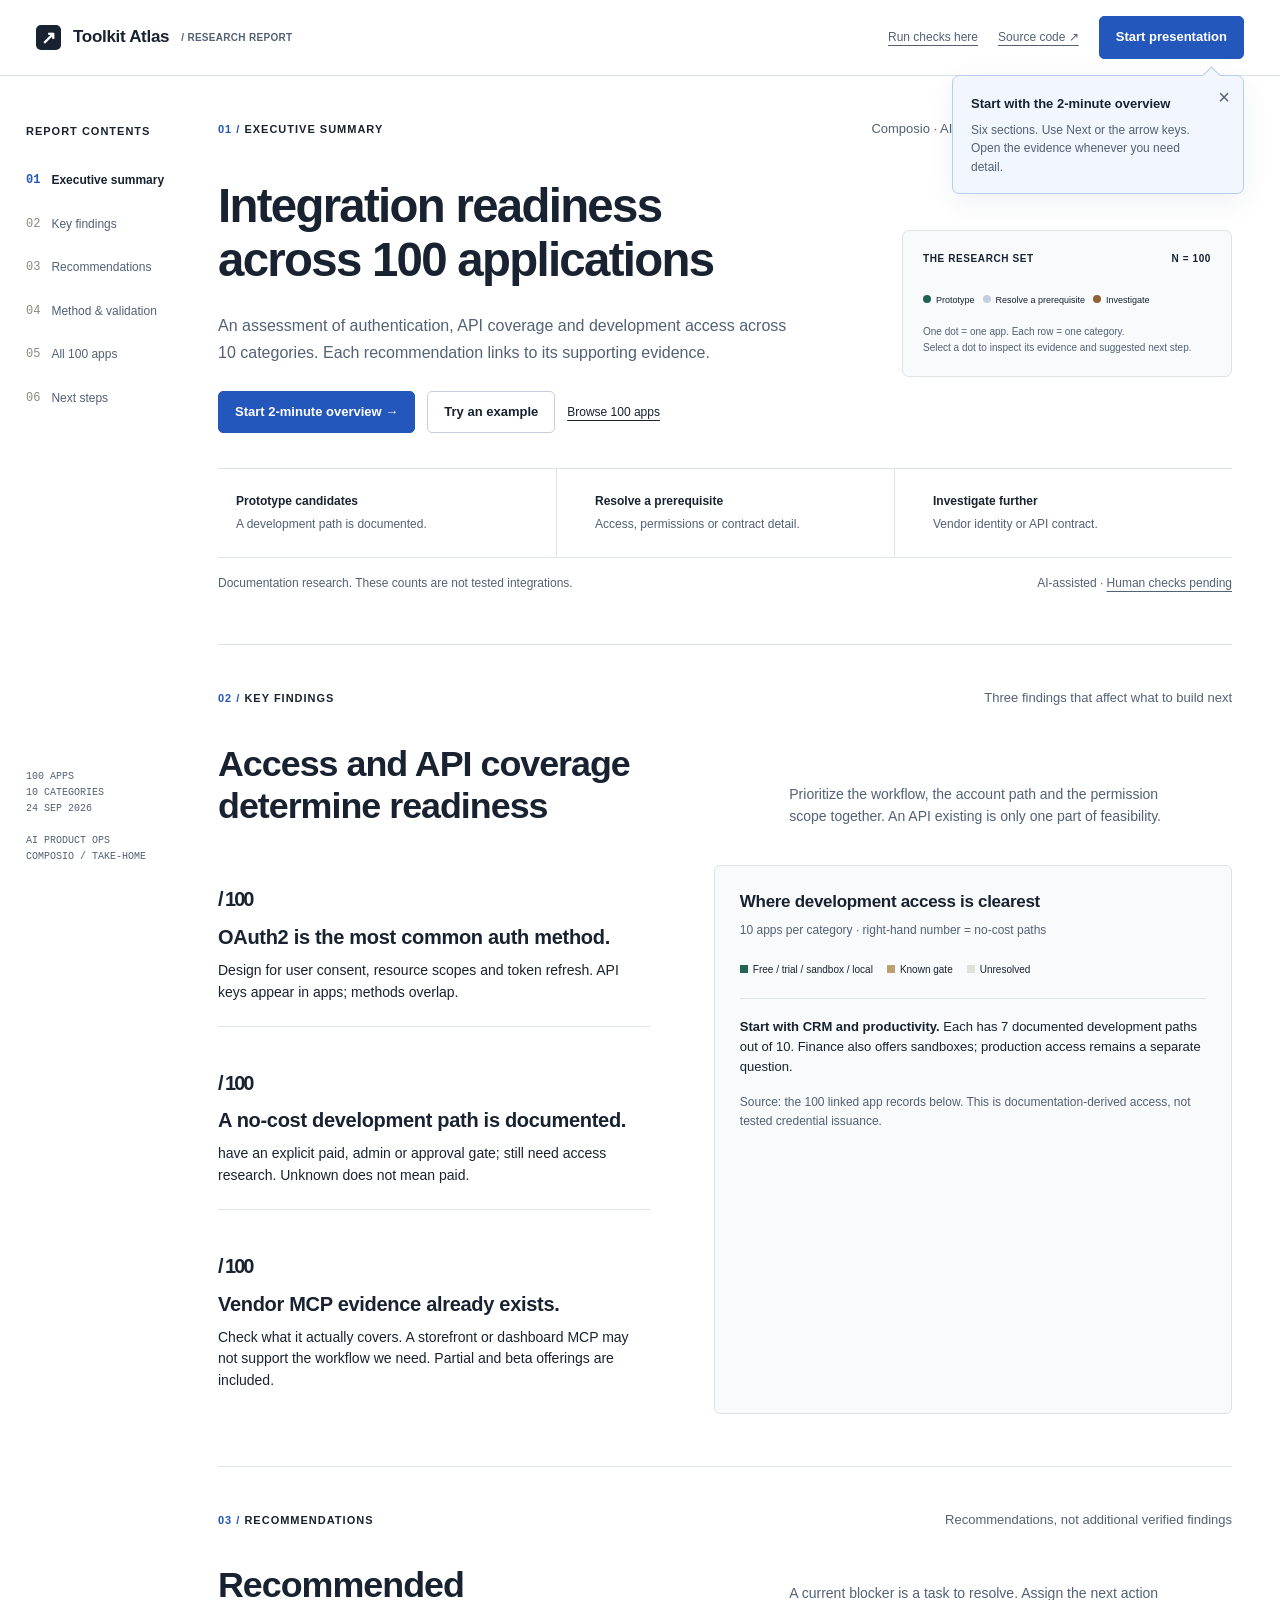
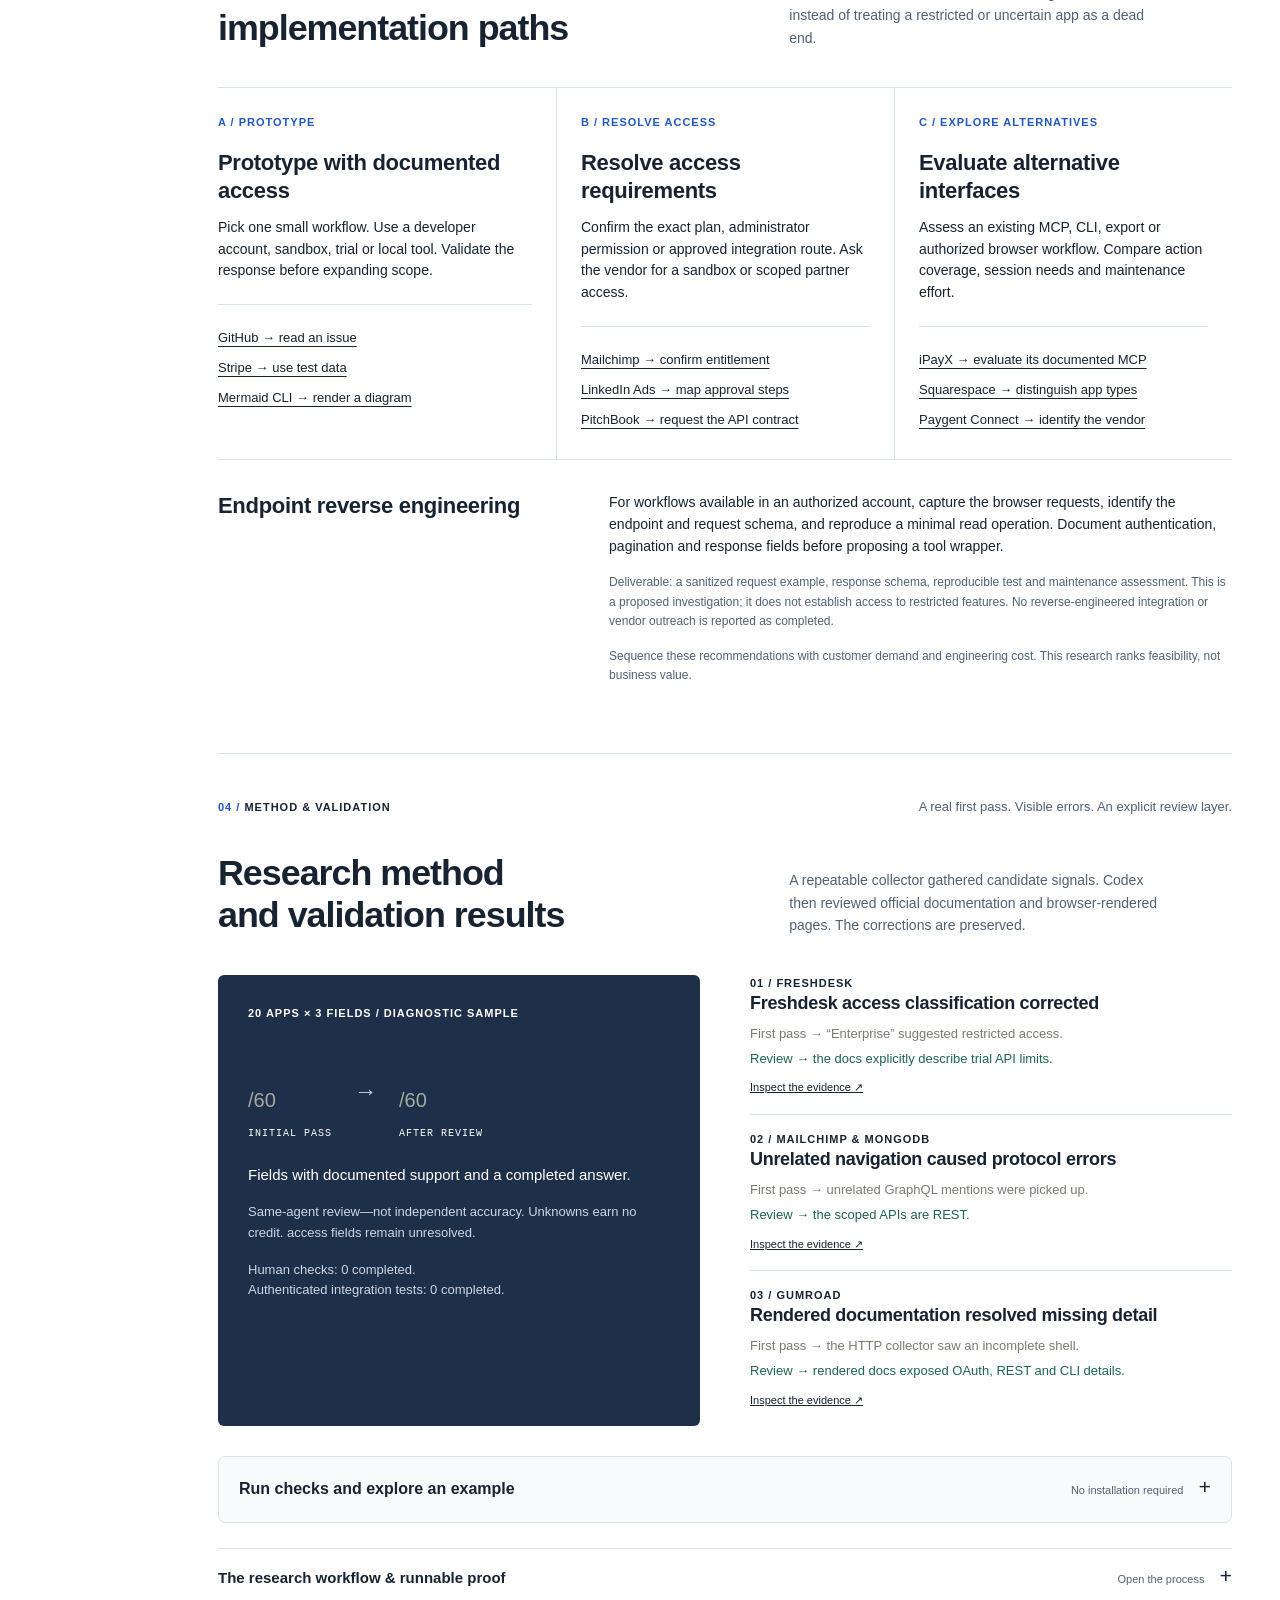
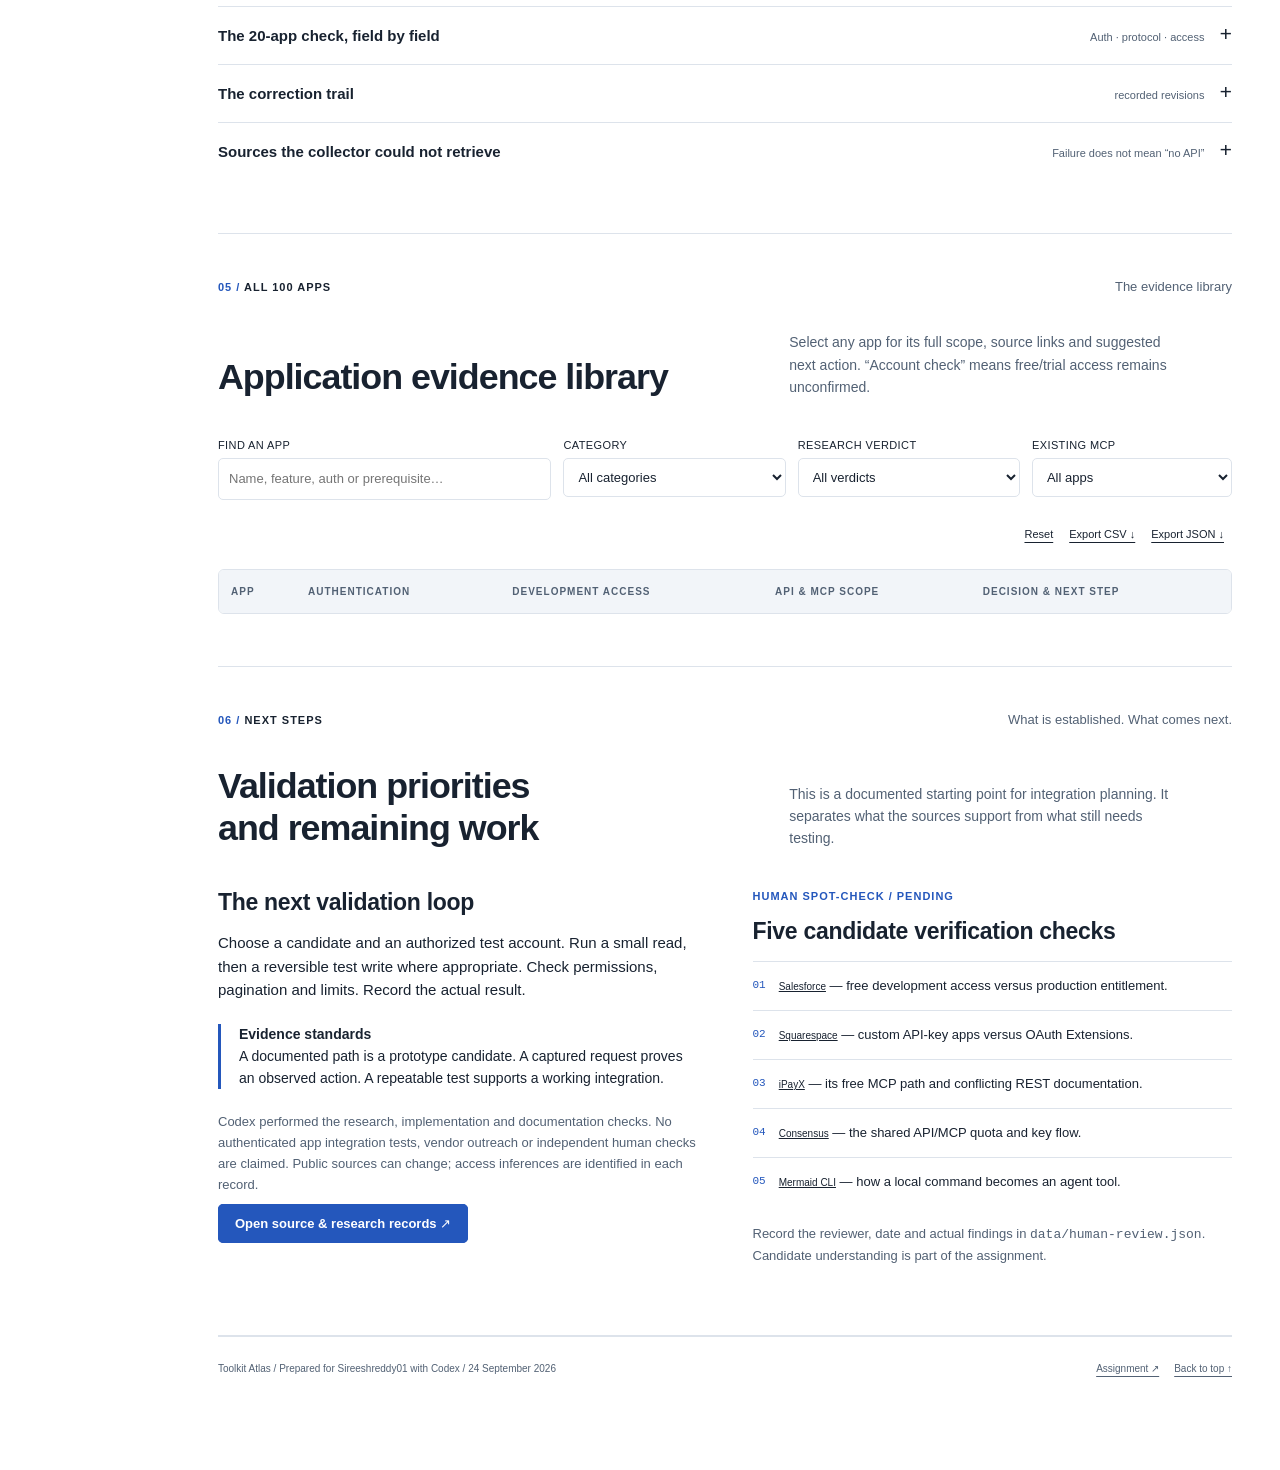
==== commit 25638394: "Add in-page verification tools and professional report navigation" ====
--- a/site/template.html
+++ b/site/template.html
@@ -2,40 +2,59 @@
 <html lang="en">
 <head>
 <meta charset="utf-8"><meta name="viewport" content="width=device-width,initial-scale=1">
-<meta name="description" content="100 apps, researched. A field guide to the next integration: evidence, access paths, priorities and verification.">
-<title>Toolkit Atlas — A field guide to 100 integrations</title>
+<meta name="description" content="Integration readiness assessment for 100 apps: access requirements, API coverage, evidence and implementation priorities.">
+<title>Toolkit Atlas — Integration Readiness Assessment</title>
 <link rel="icon" href="data:image/svg+xml,%3Csvg xmlns='http://www.w3.org/2000/svg' viewBox='0 0 32 32'%3E%3Crect width='32' height='32' fill='%23ed512f'/%3E%3Cpath d='M7 8h18v4h-7v13h-4V12H7z' fill='%231c201e'/%3E%3C/svg%3E">
 <style>
 :root{--paper:#f4f2eb;--ink:#202421;--muted:#62675e;--line:#d2d3c8;--accent:#e74e2c;--soft:#e9e8de;--build:#294a3d;--conditional:#d9cdb5;--investigate:#e74e2c;--white:#fffef9}*{box-sizing:border-box}html{scroll-behavior:smooth;scroll-padding-top:90px}body{margin:0;background:var(--paper);color:var(--ink);font:16px/1.55 'Helvetica Neue',Arial,sans-serif}button,input,select{font:inherit;color:inherit}button,a,summary{-webkit-tap-highlight-color:transparent}button,summary,select{cursor:pointer}a{color:inherit;text-underline-offset:4px}a:hover{color:var(--accent)}button:focus-visible,a:focus-visible,summary:focus-visible,input:focus-visible,select:focus-visible{outline:3px solid var(--accent);outline-offset:4px}button{border-radius:0}p{margin:0 0 16px}h1,h2,h3{font-weight:500;margin:0}h1{font-size:clamp(60px,6.8vw,108px);line-height:.97;letter-spacing:-6px}h1 em,h2 em{font-family:Georgia,serif;font-weight:400}h2{font-size:clamp(38px,4.4vw,64px);line-height:1.04;letter-spacing:-2.8px}h3{font-size:23px;line-height:1.25;letter-spacing:-.6px}.mono,.kicker,.eyebrow{font-family:'SFMono-Regular',Consolas,monospace}.kicker,.eyebrow{font-size:11px;letter-spacing:1.5px;text-transform:uppercase}.small{font-size:13px;line-height:1.6;color:var(--muted)}.lead{font-size:20px;line-height:1.5;max-width:630px}.topbar{position:sticky;top:0;z-index:20;background:var(--paper);border-bottom:1px solid var(--ink);height:72px;display:flex;align-items:center;justify-content:space-between;padding:0 36px;gap:20px}.wordmark{display:flex;align-items:center;gap:12px;text-decoration:none;font-size:18px;font-weight:650;letter-spacing:-.6px}.mark{background:var(--accent);width:25px;height:25px;display:grid;place-items:center;font-size:18px;line-height:1}.top-meta{font-size:11px;color:var(--muted)}.top-actions{display:flex;gap:18px;align-items:center}.outline,.solid{padding:9px 15px;border:1px solid var(--ink);background:none;font-size:12px;text-decoration:none}.solid{background:var(--ink);color:var(--paper)}.solid:hover{background:var(--accent);color:var(--ink)}.outline:hover{background:var(--soft)}.rail{position:fixed;left:28px;top:124px;width:128px;bottom:35px;display:flex;flex-direction:column;z-index:10}.rail nav{display:flex;flex-direction:column;gap:5px}.rail a{font-size:11px;padding:9px 0;text-decoration:none;color:var(--muted);display:flex;gap:11px}.rail a span{font-family:monospace;color:#858b80}.rail a.active{color:var(--ink);font-weight:bold}.rail a.active span{color:var(--accent)}.rail-foot{margin-top:auto;font:10px/1.6 monospace;color:var(--muted)}main{max-width:1430px;margin-left:180px;margin-right:44px}.chapter{padding:54px 0 66px;border-bottom:1px solid var(--ink);scroll-margin-top:90px}.chapter-label{display:flex;align-items:center;justify-content:space-between;margin-bottom:38px;gap:20px}.chapter-label .index{color:var(--accent)}.hero-layout{display:grid;grid-template-columns:1.35fr 1fr;gap:52px;align-items:center}.hero-copy h1{margin:5px 0 25px}.hero-copy .lead{font-size:18px;max-width:480px}.hero-actions{display:flex;gap:21px;align-items:center;margin-top:25px}.text-link{font-size:12px}.atlas-figure{margin:0;padding:0 0 0 16px}.figure-header{display:flex;justify-content:space-between;border-top:1px solid var(--ink);padding-top:11px;margin-bottom:20px;font-size:10px}.app-grid{display:grid;grid-template-columns:repeat(10,1fr);gap:7px}.app-dot{padding:0;aspect-ratio:1;border:0;background:var(--conditional);border-radius:50%;transition:transform .15s;color:transparent;font:9px monospace}.app-dot.Build{background:var(--build)}.app-dot.Investigate{background:var(--investigate)}.app-dot:hover,.app-dot:focus-visible{transform:scale(1.15);color:var(--white)}.app-dot.Conditional:hover,.app-dot.Conditional:focus-visible{color:var(--ink)}figcaption{font-size:10px;color:var(--muted);margin-top:16px;line-height:1.6}.figure-key{display:flex;gap:15px;margin-top:13px;flex-wrap:wrap;font-size:10px}.swatch{display:inline-block;width:8px;height:8px;border-radius:50%;margin-right:5px}.swatch.Build{background:var(--build)}.swatch.Conditional{background:var(--conditional)}.swatch.Investigate{background:var(--investigate)}.summary-band{display:grid;grid-template-columns:repeat(3,1fr);margin-top:48px;border-top:1px solid var(--ink);border-bottom:1px solid var(--line)}.summary-item{padding:22px 24px 20px 0;display:flex;gap:18px;align-items:center}.summary-item+.summary-item{padding-left:28px;border-left:1px solid var(--line)}.summary-item strong{font-size:53px;letter-spacing:-3px;font-weight:500;line-height:1}.summary-item b{font-size:13px;display:block;font-weight:550}.summary-item p{font-size:11px;color:var(--muted);margin:4px 0 0}.status-strip{font-size:11px;color:var(--muted);margin-top:16px;display:flex;justify-content:space-between;gap:20px}.section-title{display:grid;grid-template-columns:1.4fr 1fr;gap:55px;align-items:end;margin-bottom:38px}.section-title p{max-width:380px;margin-bottom:0}.signal-layout{display:grid;grid-template-columns:1fr 1.2fr;gap:64px}.signal{padding:22px 0;border-top:1px solid var(--line)}.signal:first-child{padding-top:0;border-top:0}.signal-number{font-size:44px;letter-spacing:-2px;color:var(--accent);line-height:1.2}.signal h3{font-size:20px;margin:7px 0 10px}.signal p{font-size:14px}.signal p:last-child{margin-bottom:0}.chart{padding:25px;background:var(--white);border:1px solid var(--line)}.chart h3{font-size:17px}.chart-caption{font-size:11px;color:var(--muted);margin:8px 0 22px}.chart-row{display:grid;grid-template-columns:125px 1fr 22px;gap:12px;align-items:center;font-size:11px;margin:15px 0}.chart-track{height:13px;display:flex;gap:2px}.chart-track span{height:100%}.self{background:var(--build)}.gate{background:#bca071}.unknown{background:#e0e1d8}.legend{display:flex;gap:14px;flex-wrap:wrap;font-size:10px;margin-top:23px}.legend i{width:8px;height:8px;display:inline-block;margin-right:5px}.chart-callout{font-size:13px;padding-top:18px;border-top:1px solid var(--line);margin-top:20px}.routes{display:grid;grid-template-columns:repeat(3,1fr);gap:0;border-top:1px solid var(--ink);border-bottom:1px solid var(--ink)}.route{padding:26px 24px 24px 0}.route+.route{border-left:1px solid var(--line);padding-left:24px}.route .kicker{color:var(--accent)}.route h3{margin:18px 0 13px;font-size:27px}.route p{font-size:14px}.route-examples{border-top:1px solid var(--line);padding-top:18px;margin-top:22px}.route-examples button{display:block;border:0;background:none;padding:5px 0;text-align:left;font-size:13px;text-decoration:underline;text-underline-offset:4px}.route-examples button:hover{color:var(--accent)}.route-footer{display:grid;grid-template-columns:1fr 1.8fr;gap:45px;padding-top:32px}.route-footer h3{font-size:24px}.route-footer p{font-size:14px}.route-footer .small{font-size:12px}.proof-layout{display:grid;grid-template-columns:1fr 1fr;gap:50px;margin-bottom:30px}.scoreboard{background:var(--ink);color:var(--paper);padding:30px}.scoreboard .small{color:#b8bdb2}.scores{display:flex;align-items:center;gap:22px;margin:24px 0}.scores strong{font-size:72px;letter-spacing:-4px;font-weight:400;line-height:1}.scores small{font-size:20px;color:#a2aa9f}.scores .arrow{font-size:23px;color:var(--accent)}.scores .after{color:#e8b880}.score-label{font:10px monospace;text-transform:uppercase;margin-top:10px;letter-spacing:1px}.case{border-top:1px solid var(--line);padding:16px 0}.case:first-child{padding-top:0;border-top:0}.case h3{font-size:18px;margin-bottom:10px}.case p{font-size:13px;margin-bottom:5px}.case .before{color:#777c73}.case .after{color:var(--build)}.case button{font-size:11px;border:0;padding:0;background:none;text-decoration:underline}.fold{border-top:1px solid var(--line);padding:17px 0}.fold>summary{display:flex;align-items:baseline;justify-content:space-between;gap:15px;list-style:none;font-size:15px}.fold>summary::-webkit-details-marker{display:none}.fold>summary:after{content:'+';font:21px monospace}.fold[open]>summary:after{content:'−'}.fold>summary small{font-size:11px;color:var(--muted);margin-left:auto}.fold-content{padding:25px 0 12px}.pipeline{display:grid;grid-template-columns:repeat(5,1fr);gap:22px;margin:10px 0 27px}.pipeline b{font:12px monospace;color:var(--accent)}.pipeline h3{font-size:17px;margin:7px 0}.pipeline p{font-size:12px;color:var(--muted)}.reproduce{display:grid;grid-template-columns:1fr 1fr;gap:35px}.reproduce p{font-size:13px}pre{background:var(--soft);padding:18px;overflow:auto;font:12px/1.75 monospace;margin:0}.audit-row{border-top:1px solid var(--line);padding:14px 0}.audit-row summary{font-size:13px;display:flex;justify-content:space-between;gap:15px}.audit-body{padding:12px 0;max-width:850px;font-size:12px;overflow-wrap:anywhere}.audit-body p{margin-bottom:9px}.sources{display:flex;flex-direction:column;gap:8px;font-size:12px;margin-top:16px;overflow-wrap:anywhere}.sources a:after{content:' ↗'}.filters{display:grid;grid-template-columns:1.5fr 1fr 1fr .9fr;gap:12px;margin-top:30px}.filters label{font-size:10px;text-transform:uppercase;letter-spacing:1px}.filters input,.filters select{display:block;width:100%;border:0;border-bottom:1px solid var(--ink);background:transparent;padding:12px 0;margin-top:4px;font-size:13px;letter-spacing:0;text-transform:none;border-radius:0}.toolbar{display:flex;justify-content:space-between;align-items:center;gap:20px;font-size:11px;margin:22px 0}.toolbar button{border:0;background:none;text-decoration:underline;text-underline-offset:4px;font-size:11px;padding:4px 8px}.table-shell{overflow:auto}table{border-collapse:collapse;width:100%;min-width:800px;font-size:12px;text-align:left}th{background:var(--ink);color:var(--paper);font-weight:400;font-size:10px;text-transform:uppercase;letter-spacing:1px;padding:14px 12px}td{vertical-align:top;padding:19px 12px;border-bottom:1px solid var(--line)}td:first-child{width:22%}td:nth-child(2){width:17%}td:nth-child(3){width:20%}td:nth-child(4){width:21%}td:nth-child(5){width:20%}td small{display:block;color:var(--muted);font-size:10px;margin:5px 0;line-height:1.5}.app-button{display:block;font-size:17px;background:none;border:0;font-weight:550;padding:0;margin:4px 0 6px;text-align:left;letter-spacing:-.4px}.app-button:hover{text-decoration:underline;text-underline-offset:4px}.id-label{font:10px monospace;color:var(--muted)}.pill{display:inline-block;font-size:10px;padding:2px 7px;background:var(--soft);margin:0 3px 4px 0}.pill.Build{background:#dce5dc;color:#244232}.pill.Conditional{background:#e7dfce}.pill.Investigate{background:#f4d7c9;color:#8d341d}.next-action{font-size:11px;margin-top:8px;line-height:1.55}.text-button{border:0;background:none;text-decoration:underline;font-size:10px;padding:0}.empty{text-align:center;padding:35px;color:var(--muted)}.handoff{display:grid;grid-template-columns:1fr 1fr;gap:55px}.handoff h3{margin-bottom:15px}.checklist{padding:0;list-style:none;margin:0}.checklist li{display:flex;gap:13px;border-top:1px solid var(--line);padding:14px 0;font-size:13px}.checklist .check-num{font:11px monospace;color:var(--accent);padding-top:3px}.callout{border-left:3px solid var(--accent);padding-left:18px;margin:23px 0;font-size:14px}.footer{padding:24px 0 85px;display:flex;justify-content:space-between;font-size:10px;color:var(--muted);gap:20px}.footer a{margin-left:15px}.deck-controls{display:none;position:fixed;bottom:0;left:0;right:0;z-index:25;height:62px;background:var(--ink);color:var(--paper);align-items:center;justify-content:space-between;padding:0 35px;font-size:12px}.deck-controls button{background:none;color:inherit;border:1px solid #70776c;padding:8px 15px;font-size:12px}.deck-controls button:disabled{opacity:.3;cursor:default}.present .chapter{display:none;min-height:calc(100vh - 136px);padding-bottom:92px;border:0}.present .chapter.selected{display:block}.present .deck-controls{display:flex}.present .footer{display:none}.present .rail-foot{display:none}.present{padding-bottom:62px}.dialog{width:min(730px,calc(100% - 28px));max-height:90vh;border:1px solid var(--ink);padding:0;background:var(--paper);color:var(--ink)}.dialog::backdrop{background:rgba(21,28,24,.55)}.dialog-top{display:flex;justify-content:space-between;align-items:center;padding:20px 27px;border-bottom:1px solid var(--line);position:sticky;top:0;background:var(--paper);z-index:1}.dialog-top button{background:none;border:0;font-size:25px;line-height:1}.dialog-content{padding:25px 30px 35px}.dialog h2{font-size:45px;margin:8px 0 15px}.dialog h3{font-size:16px;margin:22px 0 9px}.dialog p{font-size:14px}.detail-columns{display:grid;grid-template-columns:1fr 1fr;gap:28px}.detail-next{border-top:1px solid var(--ink);margin-top:23px;padding-top:3px}.dialog .small{font-size:12px}.skip{position:fixed;left:10px;top:-100px;z-index:99;padding:10px;background:var(--ink);color:white}.skip:focus{top:10px}noscript{display:block;padding:25px;background:#f3dcc8}.mobile-hint{display:none}
 @media(min-width:761px){.present .chapter{padding-top:22px;padding-bottom:28px}.present .chapter-label{margin-bottom:22px}.present h1{font-size:72px;letter-spacing:-4px}.present h2{font-size:45px;letter-spacing:-2px}.present .hero-layout{gap:38px}.present .atlas-figure{max-width:280px;margin-left:auto;width:100%}.present .hero-copy .lead{font-size:16px}.present .hero-copy h1{margin-bottom:20px}.present .hero-actions{margin-top:17px}.present .summary-band{margin-top:25px}.present .summary-item{padding-top:15px;padding-bottom:15px}.present .summary-item strong{font-size:43px}.present .section-title{margin-bottom:24px}.present .signal{padding:13px 0}.present .signal:first-child{padding-top:0}.present .signal-number{font-size:30px}.present .signal h3{font-size:17px;margin:4px 0 6px}.present .signal p{font-size:12px}.present .chart{padding:18px}.present .chart-row{margin:7px 0}.present .chart-caption{margin-bottom:10px}.present .chart-callout{font-size:11px;margin:12px 0 8px;padding-top:12px}.present .chart .small{font-size:10px;margin:0}.present .legend{margin-top:14px}.present .route{padding-top:19px;padding-bottom:15px}.present .route h3{font-size:23px;margin:12px 0 10px}.present .route p{font-size:12px}.present .route-examples{margin-top:15px;padding-top:10px}.present .route-footer{padding-top:22px}.present .route-footer h3{font-size:22px}.present .route-footer p{font-size:12px;margin-bottom:9px}.present .route-footer .small{font-size:11px}.present .proof-layout{margin-bottom:20px}.present .scoreboard{padding:24px}.present .scores strong{font-size:62px}.present .case p{font-size:12px}.present .case{padding:12px 0}.present .case h3{font-size:17px}.present .fold{padding:11px 0}}
 @media(min-width:1600px){main{margin-left:auto;margin-right:auto;padding-left:130px;max-width:1430px}}@media(max-width:1100px){.rail{display:none}main{margin:0 35px}.topbar{padding:0 35px}.hero-layout{gap:38px}h1{font-size:82px}.signal-layout{gap:35px}.top-meta{display:none}}@media(max-width:760px){html{scroll-padding-top:75px}.topbar{height:62px;padding:0 20px}.top-actions{gap:12px}.top-actions>a{display:none}main{margin:0 21px}.chapter{padding:31px 0 42px}.chapter-label{margin-bottom:27px}.chapter-label .small{display:none}.hero-layout{grid-template-columns:1fr;gap:35px}h1{font-size:66px;letter-spacing:-3.8px}.hero-copy .lead{font-size:17px}.atlas-figure{padding:0;max-width:380px}.app-grid{gap:7px}.summary-band{margin-top:30px}.summary-item{display:block;padding:18px 9px 18px 0}.summary-item+.summary-item{padding-left:15px}.summary-item strong{font-size:43px;display:block;margin-bottom:10px}.summary-item b{font-size:11px}.summary-item p{font-size:10px}.status-strip{flex-direction:column;gap:7px}.section-title{grid-template-columns:1fr;gap:22px;margin-bottom:28px}h2{font-size:43px;letter-spacing:-2px}.signal-layout,.proof-layout,.route-footer,.handoff,.reproduce{grid-template-columns:1fr;gap:27px}.signal-number{font-size:36px}.routes{grid-template-columns:1fr}.route,.route+.route{padding:23px 0;border-left:0}.route+.route{border-top:1px solid var(--line)}.route h3{margin-top:10px}.route-examples{margin-top:12px;padding-top:10px}.pipeline{grid-template-columns:1fr 1fr}.filters{grid-template-columns:1fr 1fr;gap:17px}.toolbar{align-items:flex-start;flex-direction:column;gap:8px}.toolbar button:first-child{padding-left:0}.chart{padding:20px 16px}.chart-row{grid-template-columns:110px 1fr 20px;gap:8px}.footer{flex-direction:column;gap:10px}.footer a{margin:0 13px 0 0}.mobile-hint{display:block}.detail-columns{grid-template-columns:1fr;gap:0}.dialog-content{padding:22px}.dialog h2{font-size:35px}.deck-controls{padding:0 17px}.fold>summary small{display:none}}@media(prefers-reduced-motion:reduce){html{scroll-behavior:auto}.app-dot{transition:none}}@media print{.topbar,.rail,.top-actions,.deck-controls,.filters,.toolbar,.hero-actions,.dialog,.footer,.skip{display:none!important}main{margin:0}.chapter,.present .chapter{display:block!important;min-height:0;break-after:page;padding:20px 0}h1{font-size:65px}h2{font-size:40px}.table-shell{overflow:visible}table{min-width:0;font-size:9px}td{padding:9px 6px}.app-button{font-size:12px}.scoreboard{border:1px solid var(--ink);background:white;color:var(--ink)}.scoreboard .small{color:var(--muted)}body{background:white}.chapter:last-of-type{break-after:auto}}
+
+/* Report interface: restrained typography, explicit navigation, readable evidence. */
+:root{--paper:#ffffff;--ink:#182230;--muted:#526174;--line:#dde3eb;--accent:#2457bc;--soft:#f2f5f9;--build:#216454;--conditional:#c3cedf;--investigate:#946033;--white:#f8fafc}
+body{font-family:-apple-system,BlinkMacSystemFont,"Segoe UI",Arial,sans-serif;font-size:15px;-webkit-font-smoothing:antialiased}
+h1,.present h1{font-size:clamp(34px,3.7vw,52px);line-height:1.14;letter-spacing:-1.7px;font-weight:650}
+h2,.present h2{font-size:clamp(28px,2.8vw,38px);line-height:1.18;letter-spacing:-1px;font-weight:620}
+h3{font-weight:600;letter-spacing:-.3px}h1 em,h2 em{font:inherit}.kicker,.eyebrow{font-family:inherit;font-size:11px;font-weight:650;letter-spacing:1px}.topbar{height:76px;border-color:var(--line);background:#fffffffa}.wordmark{font-size:17px;letter-spacing:-.3px}.mark{background:var(--ink);color:white;border-radius:5px}.top-actions{gap:20px}.top-actions>a{font-size:12px}.top-meta{letter-spacing:.3px;font-size:10px}.solid,.outline{border-radius:5px;padding:11px 16px;font-size:13px;font-weight:550;line-height:1.4;white-space:nowrap}.solid{background:var(--accent);border-color:var(--accent);color:#fff}.solid:hover{background:#1c4494;color:#fff}.outline{border-color:#c6cfdb;background:white}.outline:hover{background:var(--soft)}.rail{width:158px;left:26px;top:123px}.rail a{font-size:12px;padding:10px 0}.rail .active{color:var(--accent)}main{margin-left:218px;margin-right:48px;max-width:1310px}.chapter{border-color:var(--line);padding:43px 0 52px}.chapter-label{margin-bottom:34px}.hero-layout{grid-template-columns:1.5fr 1fr;gap:44px}.hero-copy .lead{font-size:16px;max-width:600px;color:var(--muted);line-height:1.7}.hero-actions{flex-wrap:wrap;gap:12px}.hero-actions .text-link{font-size:12px}.atlas-figure{max-width:330px;width:100%;margin-left:auto;background:var(--white);padding:20px;border:1px solid var(--line);border-radius:7px}.figure-header{border-top:0;margin-bottom:15px;padding-top:0}.figure-header .mono{font-family:inherit;font-size:10px;font-weight:600;letter-spacing:.6px}.app-grid{gap:6px}.figure-key{gap:8px;font-size:9px}.summary-band{margin-top:35px;border-color:var(--line)}.summary-item strong{font-size:42px;letter-spacing:-1px;font-weight:600}.summary-item b{font-size:12px;font-weight:600}.summary-item p{font-size:12px}.summary-item{padding:23px 15px 23px 0}.summary-item+.summary-item{padding-left:20px}.status-strip{font-size:12px}.section-title{grid-template-columns:1.2fr 1fr;gap:40px}.section-title .small{font-size:14px}.route h3,.present .route h3{font-size:22px}.routes{border-color:var(--line)}.chart{border-radius:6px}.chart-caption,.chart-row,.chart .small,.present .chart .small{font-size:12px}.chart-row{grid-template-columns:135px 1fr 22px}.signal-number{color:var(--ink);font-weight:600}.route-footer h3{font-size:22px}.scoreboard{border-radius:6px;background:#1e2f49;color:#fff}.scoreboard .small{color:#ccd6e6}.scores .after{color:#96d9c1}.scores .arrow{color:#c3cedf}.fold>summary{font-weight:550}.fold>summary small{font-weight:400}.filters input,.filters select{border:1px solid var(--line);border-radius:5px;padding:10px;background:white}.filters label{font-size:11px;letter-spacing:.4px}.table-shell{border:1px solid var(--line);border-radius:6px}th{background:var(--soft);color:var(--muted);font-weight:650;font-size:10px}td small{font-size:11px}.app-button{font-size:15px}.pill{border-radius:4px}.pill.Conditional{background:#edf1f8;color:#455a78}.pill.Investigate{background:#f6eddf;color:#855d31}.dialog{border-radius:9px;border-color:var(--line);background:white}.dialog-top{background:white}.dialog h2{font-size:32px;letter-spacing:-.7px}.detail-next{border-color:var(--line)}.deck-controls{background:#1e2f49;color:white}.deck-controls button{border-radius:4px}.deck-controls span{font-size:12px}.presentation-entry{position:relative}.tour-hint{position:absolute;right:0;top:calc(100% + 16px);width:292px;padding:18px 28px 16px 18px;border:1px solid #b9ccef;border-radius:7px;background:#f2f6ff;color:var(--ink);font-size:12px;box-shadow:0 8px 28px #23385912;z-index:35}.tour-hint:before{content:"";position:absolute;right:25px;top:-7px;width:12px;height:12px;transform:rotate(45deg);background:#f2f6ff;border-left:1px solid #b9ccef;border-top:1px solid #b9ccef}.tour-hint strong{font-size:13px;display:block;margin-bottom:7px}.tour-hint p{margin:0;color:var(--muted)}.tour-hint button{position:absolute;right:7px;top:5px;border:0;background:none;font-size:20px;color:var(--muted)}[hidden]{display:none!important}.lab{margin:25px 0;border:1px solid var(--line);border-radius:7px;padding:0;background:var(--white)}.lab>summary{padding:20px;font-size:16px}.lab .fold-content{padding:0 22px 24px}.lab-intro{font-size:13px;color:var(--muted);max-width:780px}.lab-tabs{display:flex;gap:6px;border-bottom:1px solid var(--line);margin:20px 0;flex-wrap:wrap}.lab-tabs button{border:0;border-bottom:2px solid transparent;padding:11px 15px;background:none;font-size:13px}.lab-tabs button[aria-pressed="true"]{border-bottom-color:var(--accent);color:var(--accent);font-weight:600}.example-layout{display:grid;grid-template-columns:180px 1fr;gap:30px}.example-steps{display:flex;flex-direction:column;gap:6px}.example-steps button{padding:11px;text-align:left;border:1px solid transparent;background:none;font-size:12px;border-radius:4px}.example-steps button[aria-pressed="true"]{border-color:#c4d3eb;background:#edf3fc;color:var(--accent);font-weight:600}.example-body{min-height:260px;background:white;padding:22px;border:1px solid var(--line);border-radius:5px}.example-body h3{font-size:21px;margin:8px 0 13px}.example-body p{font-size:14px}.example-controls{display:flex;gap:10px;margin-top:20px}.lab h3{font-size:20px;margin-bottom:12px}.lab-actions{display:flex;align-items:center;gap:12px;flex-wrap:wrap;margin:17px 0}.lab .run-status{font-size:13px;color:var(--muted);margin:16px 0}.check-results{padding:0;list-style:none;font-size:13px}.check-results li{border-top:1px solid var(--line);padding:10px 0;display:flex;gap:15px}.check-results strong{color:var(--build);min-width:34px}.check-results .failed{color:#a13532}.run-summary{display:flex;flex-wrap:wrap;gap:22px;background:white;border:1px solid var(--line);border-radius:5px;padding:18px;margin:18px 0}.run-summary b{display:block;font-size:24px}.run-summary span{font-size:12px;color:var(--muted)}.lab pre{font-size:12px;max-height:360px;white-space:pre-wrap;overflow-wrap:anywhere;background:#eef2f7;border-radius:4px}.lab .source-code{margin-top:20px;font-size:12px}.lab .source-code summary{margin-bottom:12px}.endpoint{font-size:12px;background:#edf1f7;padding:14px;overflow-wrap:anywhere;border-radius:4px}.runtime-note{font-size:12px;color:var(--muted);max-width:770px}.present .hero-copy h1{font-size:42px;letter-spacing:-1.3px}.present .atlas-figure{max-width:280px}.present .chapter{padding-top:25px;padding-bottom:45px}.present .hero-layout{grid-template-columns:1.5fr 1fr}.present .summary-item strong{font-size:36px}.present .hero-actions .solid,.present .hero-actions .outline{font-size:12px}.footer{border-top:1px solid var(--line)}
+@media(min-width:1600px){main{margin-left:auto;margin-right:auto;padding-left:130px;max-width:1430px}}
+@media(max-width:1100px){main{margin:0 32px}.rail{display:none}.hero-layout{gap:28px}.topbar{padding:0 32px}.top-actions{gap:14px}}
+@media(max-width:760px){.topbar{height:66px;padding:0 18px}.top-actions .source-link{display:none}.top-actions>a{display:none}.top-actions{gap:8px}.wordmark{font-size:15px}.top-actions .solid{font-size:11px;padding:9px 11px}main{margin:0 20px}.hero-layout,.present .hero-layout{grid-template-columns:1fr}.hero-copy h1,.present .hero-copy h1{font-size:36px;letter-spacing:-1px}.hero-copy .lead{font-size:15px}.atlas-figure,.present .atlas-figure{margin:0;max-width:360px}.section-title{grid-template-columns:1fr;gap:20px}.summary-item strong{font-size:32px}.summary-item+.summary-item{padding-left:12px}.summary-item b{font-size:11px}.summary-item p{font-size:11px}.chapter-label{margin-bottom:28px}.chapter{padding-top:32px}.tour-hint{width:278px;right:0}.example-layout{grid-template-columns:1fr;gap:15px}.example-steps{display:grid;grid-template-columns:1fr 1fr}.example-body{padding:18px;min-height:0}.lab .fold-content{padding:0 16px 20px}.lab-tabs button{padding:10px;font-size:12px}.lab-tabs{gap:0}.lab>summary{padding:17px;font-size:14px}.lab-actions .solid,.lab-actions .outline{font-size:12px}.deck-controls{padding:0 12px;gap:9px}.deck-controls button{font-size:11px;padding:8px 10px}.deck-controls span{font-size:10px}.chart-row{grid-template-columns:110px 1fr 20px}.status-strip{font-size:11px}.detail-columns{grid-template-columns:1fr}}
+@media print{.tour-hint,.lab-tabs,.lab-actions,.example-controls{display:none!important}}
+
 </style></head>
 <body>
 <a class="skip" href="#brief">Skip to the case study</a>
-<header class="topbar"><a class="wordmark" href="#brief"><span class="mark" aria-hidden="true">↗</span>Toolkit Atlas<span class="top-meta"> / FIELD NOTES 001</span></a><div class="top-actions"><a class="small" href="https://github.com/Sireeshreddy01/composio-toolkit-atlas" target="_blank" rel="noopener">Source & run instructions ↗</a><button class="outline" id="present" aria-pressed="false">Present ↗</button></div></header>
-<aside class="rail"><div class="kicker" style="margin-bottom:21px">The field guide</div><nav aria-label="Case study chapters"><a href="#brief" class="active"><span>01</span>The takeaway</a><a href="#findings"><span>02</span>The patterns</a><a href="#routes"><span>03</span>The next moves</a><a href="#verification"><span>04</span>The proof</a><a href="#matrix"><span>05</span>All 100 apps</a><a href="#human-review"><span>06</span>The handoff</a></nav><div class="rail-foot">100 APPS<br>10 CATEGORIES<br>24 SEP 2026<br><br>AI PRODUCT OPS<br>COMPOSIO / TAKE-HOME</div></aside>
+<header class="topbar"><a class="wordmark" href="#brief"><span class="mark" aria-hidden="true">↗</span>Toolkit Atlas<span class="top-meta"> / RESEARCH REPORT</span></a><div class="top-actions"><a class="small" href="#review-lab">Run checks here</a><a class="small source-link" href="https://github.com/Sireeshreddy01/composio-toolkit-atlas" target="_blank" rel="noopener">Source code ↗</a><div class="presentation-entry"><button class="solid" id="present" aria-pressed="false" aria-describedby="tourHint">Start presentation</button><div class="tour-hint" id="tourHint" role="note"><button id="dismissHint" aria-label="Dismiss presentation tip">×</button><strong>Start with the 2-minute overview</strong><p>Six sections. Use Next or the arrow keys.<br>Open the evidence whenever you need detail.</p></div></div></div></header>
+<aside class="rail"><div class="kicker" style="margin-bottom:21px">Report contents</div><nav aria-label="Case study chapters"><a href="#brief" class="active"><span>01</span>Executive summary</a><a href="#findings"><span>02</span>Key findings</a><a href="#routes"><span>03</span>Recommendations</a><a href="#verification"><span>04</span>Method & validation</a><a href="#matrix"><span>05</span>All 100 apps</a><a href="#human-review"><span>06</span>Next steps</a></nav><div class="rail-foot">100 APPS<br>10 CATEGORIES<br>24 SEP 2026<br><br>AI PRODUCT OPS<br>COMPOSIO / TAKE-HOME</div></aside>
 <main>
-<section class="chapter selected" id="brief" data-title="The takeaway">
-<div class="chapter-label"><span class="kicker"><span class="index">01 /</span> The takeaway</span><span class="small">Composio · AI Product Ops · Research snapshot, 24 Sep 2026</span></div>
-<div class="hero-layout"><div class="hero-copy"><h1>100 apps.<br>Find the<br><em>way in.</em></h1><p class="lead">A field guide to turning apps into agent tools. Where we can start, what needs resolving, and the evidence behind every decision.</p><div class="hero-actions"><a href="#routes" class="solid">Read the recommendations ↓</a><a href="#matrix" class="text-link">Explore every app ↗</a></div></div><figure class="atlas-figure"><div class="figure-header"><span class="mono">THE RESEARCH SET</span><span class="mono">N = 100</span></div><div class="app-grid" id="appGrid" aria-label="100 researched apps, in assignment order"></div><div class="figure-key"><span><i class="swatch Build"></i>Prototype</span><span><i class="swatch Conditional"></i>Resolve a prerequisite</span><span><i class="swatch Investigate"></i>Investigate</span></div><figcaption>One dot = one app. Each row = one category.<br>Select a dot to inspect its evidence and suggested next step.</figcaption></figure></div>
+<section class="chapter selected" id="brief" data-title="Executive summary">
+<div class="chapter-label"><span class="kicker"><span class="index">01 /</span> Executive summary</span><span class="small">Composio · AI Product Ops · Research snapshot, 24 Sep 2026</span></div>
+<div class="hero-layout"><div class="hero-copy"><h1>Integration readiness<br>across 100 applications</h1><p class="lead">An assessment of authentication, API coverage and development access across 10 categories. Each recommendation links to its supporting evidence.</p><div class="hero-actions"><button class="solid" id="startOverview">Start 2-minute overview <span aria-hidden="true">→</span></button><a href="#review-lab" class="outline">Try an example</a><a href="#matrix" class="text-link">Browse 100 apps</a></div></div><figure class="atlas-figure"><div class="figure-header"><span class="mono">THE RESEARCH SET</span><span class="mono">N = 100</span></div><div class="app-grid" id="appGrid" aria-label="100 researched apps, in assignment order"></div><div class="figure-key"><span><i class="swatch Build"></i>Prototype</span><span><i class="swatch Conditional"></i>Resolve a prerequisite</span><span><i class="swatch Investigate"></i>Investigate</span></div><figcaption>One dot = one app. Each row = one category.<br>Select a dot to inspect its evidence and suggested next step.</figcaption></figure></div>
 <div class="summary-band"><div class="summary-item"><strong id="statBuild"></strong><div><b>Prototype candidates</b><p>A development path is documented.</p></div></div><div class="summary-item"><strong id="statConditional"></strong><div><b>Resolve a prerequisite</b><p>Access, permissions or contract detail.</p></div></div><div class="summary-item"><strong id="statInvestigate"></strong><div><b>Investigate further</b><p>Vendor identity or API contract.</p></div></div></div>
 <div class="status-strip"><span>Documentation research. These counts are not tested integrations.</span><span>AI-assisted · <a href="#human-review">Human checks pending</a></span></div>
 </section>
-<section class="chapter" id="findings" data-title="The patterns">
-<div class="chapter-label"><span class="kicker"><span class="index">02 /</span> The patterns</span><span class="small">Three findings that affect what to build next</span></div>
-<div class="section-title"><h2>Getting credentials<br>is just <em>the beginning.</em></h2><p class="small">Prioritize the workflow, the account path and the permission scope together. An API existing is only one part of feasibility.</p></div>
+<section class="chapter" id="findings" data-title="Key findings">
+<div class="chapter-label"><span class="kicker"><span class="index">02 /</span> Key findings</span><span class="small">Three findings that affect what to build next</span></div>
+<div class="section-title"><h2>Access and API coverage<br>determine readiness</h2><p class="small">Prioritize the workflow, the account path and the permission scope together. An API existing is only one part of feasibility.</p></div>
 <div class="signal-layout"><div><article class="signal"><div class="signal-number"><span id="oauthCount"></span><span style="font-size:20px"> / 100</span></div><h3>OAuth2 is the most common auth method.</h3><p>Design for user consent, resource scopes and token refresh. API keys appear in <span id="keyCount"></span> apps; methods overlap.</p></article><article class="signal"><div class="signal-number"><span id="selfCount"></span><span style="font-size:20px"> / 100</span></div><h3>A no-cost development path is documented.</h3><p><span id="gatedCount"></span> have an explicit paid, admin or approval gate; <span id="unknownCount"></span> still need access research. Unknown does not mean paid.</p></article><article class="signal"><div class="signal-number"><span id="mcpCount"></span><span style="font-size:20px"> / 100</span></div><h3>Vendor MCP evidence already exists.</h3><p>Check what it actually covers. A storefront or dashboard MCP may not support the workflow we need. Partial and beta offerings are included.</p></article></div><div class="chart"><h3>Where development access is clearest</h3><p class="chart-caption">10 apps per category · right-hand number = no-cost paths</p><div id="categoryBars"></div><div class="legend"><span><i class="self"></i>Free / trial / sandbox / local</span><span><i class="gate"></i>Known gate</span><span><i class="unknown"></i>Unresolved</span></div><p class="chart-callout"><strong>Start with CRM and productivity.</strong> Each has 7 documented development paths out of 10. Finance also offers sandboxes; production access remains a separate question.</p><p class="small">Source: the 100 linked app records below. This is documentation-derived access, not tested credential issuance.</p></div></div>
 </section>
-<section class="chapter" id="routes" data-title="The next moves">
-<div class="chapter-label"><span class="kicker"><span class="index">03 /</span> The next moves</span><span class="small">Recommendations, not additional verified findings</span></div>
-<div class="section-title"><h2>A prerequisite.<br><em>A next move.</em></h2><p class="small">A current blocker is a task to resolve. Assign the next action instead of treating a restricted or uncertain app as a dead end.</p></div>
-<div class="routes"><article class="route"><div class="kicker">A / Prototype</div><h3>Use a documented<br>way in.</h3><p>Pick one small workflow. Use a developer account, sandbox, trial or local tool. Validate the response before expanding scope.</p><div class="route-examples"><button data-app="61">GitHub → read an issue</button><button data-app="81">Stripe → use test data</button><button data-app="98">Mermaid CLI → render a diagram</button></div></article><article class="route"><div class="kicker">B / Resolve access</div><h3>Ask the question<br>that unlocks it.</h3><p>Confirm the exact plan, administrator permission or approved integration route. Ask the vendor for a sandbox or scoped partner access.</p><div class="route-examples"><button data-app="35">Mailchimp → confirm entitlement</button><button data-app="33">LinkedIn Ads → map approval steps</button><button data-app="90">PitchBook → request the API contract</button></div></article><article class="route"><div class="kicker">C / Explore alternatives</div><h3>Investigate another<br>technical route.</h3><p>Assess an existing MCP, CLI, export or authorized browser workflow. Compare action coverage, session needs and maintenance effort.</p><div class="route-examples"><button data-app="85">iPayX → evaluate its documented MCP</button><button data-app="46">Squarespace → distinguish app types</button><button data-app="84">Paygent Connect → identify the vendor</button></div></article></div>
-<div class="route-footer"><h3>Where reverse engineering<br>can help.</h3><div><p>Inspecting requests from an authorized workflow can reveal how that workflow operates. It gives us an alternative to investigate—not proof of a stable, public integration or guaranteed access.</p><p class="small">Proposed next experiment: capture one workflow, reproduce it with authorized test access, and assess reliability and ongoing maintenance. No reverse-engineered integration or successful vendor outreach is claimed in this research.</p><p class="small">Sequence these recommendations with customer demand and engineering cost. This research ranks feasibility, not business value.</p></div></div>
-</section>
-<section class="chapter" id="verification" data-title="The proof">
-<div class="chapter-label"><span class="kicker"><span class="index">04 /</span> The proof</span><span class="small">A real first pass. Visible errors. An explicit review layer.</span></div>
-<div class="section-title"><h2>The first answer<br>wasn’t <em>the final answer.</em></h2><p class="small">A repeatable collector gathered candidate signals. Codex then reviewed official documentation and browser-rendered pages. The corrections are preserved.</p></div>
-<div class="proof-layout"><div class="scoreboard"><div class="kicker">20 apps × 3 fields / diagnostic sample</div><div class="scores"><div><strong id="beforeScore"></strong><small>/60</small><div class="score-label">Initial pass</div></div><span class="arrow">→</span><div><strong class="after" id="afterScore"></strong><small>/60</small><div class="score-label">After review</div></div></div><p style="font-size:15px">Fields with documented support and a completed answer.</p><p class="small">Same-agent review—not independent accuracy. Unknowns earn no credit. <span id="unresolvedFields"></span> access fields remain unresolved.</p><p class="small" style="margin:0">Human checks: 0 completed.<br>Authenticated integration tests: 0 completed.</p></div><div><article class="case"><div class="kicker">01 / Freshdesk</div><h3>A keyword created a false gate.</h3><p class="before">First pass → “Enterprise” suggested restricted access.</p><p class="after">Review → the docs explicitly describe trial API limits.</p><button data-app="13">Inspect the evidence ↗</button></article><article class="case"><div class="kicker">02 / Mailchimp & MongoDB</div><h3>Navigation text became a wrong answer.</h3><p class="before">First pass → unrelated GraphQL mentions were picked up.</p><p class="after">Review → the scoped APIs are REST.</p><button data-app="35">Inspect the evidence ↗</button></article><article class="case"><div class="kicker">03 / Gumroad</div><h3>The browser recovered missing context.</h3><p class="before">First pass → the HTTP collector saw an incomplete shell.</p><p class="after">Review → rendered docs exposed OAuth, REST and CLI details.</p><button data-app="48">Inspect the evidence ↗</button></article></div></div>
+<section class="chapter" id="routes" data-title="Recommendations">
+<div class="chapter-label"><span class="kicker"><span class="index">03 /</span> Recommendations</span><span class="small">Recommendations, not additional verified findings</span></div>
+<div class="section-title"><h2>Recommended<br>implementation paths</h2><p class="small">A current blocker is a task to resolve. Assign the next action instead of treating a restricted or uncertain app as a dead end.</p></div>
+<div class="routes"><article class="route"><div class="kicker">A / Prototype</div><h3>Prototype with documented access</h3><p>Pick one small workflow. Use a developer account, sandbox, trial or local tool. Validate the response before expanding scope.</p><div class="route-examples"><button data-app="61">GitHub → read an issue</button><button data-app="81">Stripe → use test data</button><button data-app="98">Mermaid CLI → render a diagram</button></div></article><article class="route"><div class="kicker">B / Resolve access</div><h3>Resolve access requirements</h3><p>Confirm the exact plan, administrator permission or approved integration route. Ask the vendor for a sandbox or scoped partner access.</p><div class="route-examples"><button data-app="35">Mailchimp → confirm entitlement</button><button data-app="33">LinkedIn Ads → map approval steps</button><button data-app="90">PitchBook → request the API contract</button></div></article><article class="route"><div class="kicker">C / Explore alternatives</div><h3>Evaluate alternative interfaces</h3><p>Assess an existing MCP, CLI, export or authorized browser workflow. Compare action coverage, session needs and maintenance effort.</p><div class="route-examples"><button data-app="85">iPayX → evaluate its documented MCP</button><button data-app="46">Squarespace → distinguish app types</button><button data-app="84">Paygent Connect → identify the vendor</button></div></article></div>
+<div class="route-footer"><h3>Endpoint reverse engineering</h3><div><p>For workflows available in an authorized account, capture the browser requests, identify the endpoint and request schema, and reproduce a minimal read operation. Document authentication, pagination and response fields before proposing a tool wrapper.</p><p class="small">Deliverable: a sanitized request example, response schema, reproducible test and maintenance assessment. This is a proposed investigation; it does not establish access to restricted features. No reverse-engineered integration or vendor outreach is reported as completed.</p><p class="small">Sequence these recommendations with customer demand and engineering cost. This research ranks feasibility, not business value.</p></div></div>
+</section>
+<section class="chapter" id="verification" data-title="Method & validation">
+<div class="chapter-label"><span class="kicker"><span class="index">04 /</span> Method & validation</span><span class="small">A real first pass. Visible errors. An explicit review layer.</span></div>
+<div class="section-title"><h2>Research method<br>and validation results</h2><p class="small">A repeatable collector gathered candidate signals. Codex then reviewed official documentation and browser-rendered pages. The corrections are preserved.</p></div>
+<div class="proof-layout"><div class="scoreboard"><div class="kicker">20 apps × 3 fields / diagnostic sample</div><div class="scores"><div><strong id="beforeScore"></strong><small>/60</small><div class="score-label">Initial pass</div></div><span class="arrow">→</span><div><strong class="after" id="afterScore"></strong><small>/60</small><div class="score-label">After review</div></div></div><p style="font-size:15px">Fields with documented support and a completed answer.</p><p class="small">Same-agent review—not independent accuracy. Unknowns earn no credit. <span id="unresolvedFields"></span> access fields remain unresolved.</p><p class="small" style="margin:0">Human checks: 0 completed.<br>Authenticated integration tests: 0 completed.</p></div><div><article class="case"><div class="kicker">01 / Freshdesk</div><h3>Freshdesk access classification corrected</h3><p class="before">First pass → “Enterprise” suggested restricted access.</p><p class="after">Review → the docs explicitly describe trial API limits.</p><button data-app="13">Inspect the evidence ↗</button></article><article class="case"><div class="kicker">02 / Mailchimp & MongoDB</div><h3>Unrelated navigation caused protocol errors</h3><p class="before">First pass → unrelated GraphQL mentions were picked up.</p><p class="after">Review → the scoped APIs are REST.</p><button data-app="35">Inspect the evidence ↗</button></article><article class="case"><div class="kicker">03 / Gumroad</div><h3>Rendered documentation resolved missing detail</h3><p class="before">First pass → the HTTP collector saw an incomplete shell.</p><p class="after">Review → rendered docs exposed OAuth, REST and CLI details.</p><button data-app="48">Inspect the evidence ↗</button></article></div></div>
+<details class="fold lab" id="review-lab"><summary>Run checks and explore an example <small>No installation required</small></summary><div class="fold-content">
+<p class="lab-intro">Inspect how a finding changed, rerun checks against the embedded research, or send one live public API request. Each result states exactly what it demonstrates.</p>
+<div class="lab-tabs" role="group" aria-label="Reviewer tools"><button data-lab="example" aria-pressed="true" aria-controls="panel-example">1. Research example</button><button data-lab="checks" aria-pressed="false" aria-controls="panel-checks">2. Run dataset checks</button><button data-lab="live" aria-pressed="false" aria-controls="panel-live">3. Live API request</button></div>
+<div id="panel-example"><div class="example-layout"><div class="example-steps" role="group" aria-label="Freshdesk research steps"><button data-step="0" aria-pressed="true">01 · Initial collection</button><button data-step="1" aria-pressed="false">02 · Source review</button><button data-step="2" aria-pressed="false">03 · Corrected record</button><button data-step="3" aria-pressed="false">04 · Implementation decision</button></div><div><div class="example-body" id="exampleBody" aria-live="polite"></div><div class="example-controls"><button class="outline" id="examplePrev">Previous step</button><button class="solid" id="exampleNext">Next step →</button></div></div></div></div>
+<div id="panel-checks" hidden><h3>Recalculate the saved research</h3><p class="lab-intro">Runs JavaScript locally against all 100 embedded records. Checks the dataset structure and recalculates the sample scores from initial predictions, reviewed records and the saved review rubric.</p><div class="lab-actions"><button class="solid" id="runChecks">Run dataset checks</button><button class="outline" id="downloadChecks" disabled>Download result</button></div><p class="run-status" id="checksStatus" role="status">Ready. No accounts, API keys or network access required.</p><div id="checksOutput"></div><p class="runtime-note">This checks reproducibility and internal consistency. It does not revisit vendor documentation or independently establish that a claim is true.</p><details class="source-code"><summary>View the code executed here</summary><pre id="checksCode"></pre></details></div>
+<div id="panel-live" hidden><h3>GitHub: read a public repository</h3><p class="lab-intro">Send a real, unauthenticated GET request for this project’s public repository. Inspect the returned fields, HTTP status and measured time. Nothing is written to GitHub.</p><p class="endpoint"><strong>GET</strong> https://api.github.com/repos/Sireeshreddy01/composio-toolkit-atlas</p><div class="lab-actions"><button class="solid" id="runLive">Send live request</button><button class="outline" id="downloadLive" disabled>Download result</button><button class="text-button" data-app="61">View GitHub research record</button></div><p class="run-status" id="liveStatus" role="status">Not run. Requires internet; browser restrictions and GitHub rate limits may prevent a response.</p><pre id="liveOutput" hidden></pre><p class="runtime-note">A successful result demonstrates this public read only. It does not test OAuth, private data, writes, all GitHub endpoints or the other 99 apps. Results are from your current browser run, separate from the research snapshot.</p><p class="small"><a href="https://docs.github.com/en/rest/repos/repos#get-a-repository" target="_blank" rel="noopener">Official endpoint documentation ↗</a> · <a href="https://docs.github.com/en/rest/using-the-rest-api/using-cors-and-jsonp-to-make-cross-origin-requests" target="_blank" rel="noopener">Browser access documentation ↗</a></p><details class="source-code"><summary>View the request code</summary><pre id="liveCode"></pre></details></div>
+</div></details>
 <details class="fold" id="workflow"><summary>The research workflow & runnable proof <small>Open the process</small></summary><div class="fold-content"><div class="pipeline"><article><b>01</b><h3>Fix the set</h3><p>100 names, 10 categories. Select two apps per category for a diagnostic sample.</p></article><article><b>02</b><h3>Collect</h3><p>Python fetches public docs, timestamps and hashes. Keyword predictions are a weak baseline.</p></article><article><b>03</b><h3>Research</h3><p>Codex interprets vendor docs, account paths, API resources and MCP scope.</p></article><article><b>04</b><h3>Challenge</h3><p>Recheck the sample. Use browser rendering for incomplete pages. Preserve real corrections.</p></article><article><b>05</b><h3>Publish</h3><p>Validate the dataset, calculate patterns, build this page and export CSV/JSON.</p></article></div><div class="reproduce"><div><p><strong id="initialFetch"></strong>/100 seed URLs fetched successfully in <strong id="initialTime"></strong> seconds. That is HTTP collection time only.</p><p>The source ledger contains <strong id="sourceTotal"></strong> cited URLs: <strong id="sourceOk"></strong> returned HTTP 200 and <strong id="sourceFail"></strong> failed or were blocked. HTTP 200 does not prove the page’s claims.</p><p class="small">The script does not autonomously verify facts. Repeating semantic review requires a browsing-capable agent and the included research prompt. No Composio SDK implementation is claimed.</p></div><div><pre>git clone https://github.com/Sireeshreddy01/composio-toolkit-atlas.git
 cd composio-toolkit-atlas
 python3 run.py            # rebuild saved research
@@ -47,14 +66,14 @@
 </section>
 <section class="chapter" id="matrix" data-title="All 100 apps">
 <div class="chapter-label"><span class="kicker"><span class="index">05 /</span> All 100 apps</span><span class="small">The evidence library</span></div>
-<div class="section-title"><h2>Every app.<br><em>An answer you can inspect.</em></h2><p class="small">Select any app for its full scope, source links and suggested next action. “Account check” means free/trial access remains unconfirmed.</p></div>
+<div class="section-title"><h2>Application evidence library</h2><p class="small">Select any app for its full scope, source links and suggested next action. “Account check” means free/trial access remains unconfirmed.</p></div>
 <div class="filters"><label>Find an app<input id="search" type="search" placeholder="Name, feature, auth or prerequisite…"></label><label>Category<select id="category"><option value="">All categories</option></select></label><label>Research verdict<select id="verdict"><option value="">All verdicts</option><option value="Build">Prototype candidate</option><option value="Conditional">Resolve a prerequisite</option><option value="Investigate">Investigate further</option></select></label><label>Existing MCP<select id="mcpFilter"><option value="">All apps</option><option value="yes">Vendor evidence found</option><option value="no">Not established</option></select></label></div>
 <div class="toolbar"><span id="resultCount" role="status" aria-live="polite"></span><div><button id="reset">Reset</button><button id="csv">Export CSV ↓</button><button id="json">Export JSON ↓</button></div></div><p class="small mobile-hint">Swipe across the table for all columns. Tap an app to read its full record.</p><div class="table-shell"><table id="appTable"><thead><tr><th scope="col">App</th><th scope="col">Authentication</th><th scope="col">Development access</th><th scope="col">API & MCP scope</th><th scope="col">Decision & next step</th></tr></thead><tbody id="rows"></tbody></table><div class="empty" id="empty" hidden>No apps match. Try another search or reset the filters.</div></div><noscript>JavaScript renders the embedded research. Read all records in data/atlas.csv or data/atlas.json in the linked source repository.</noscript>
 </section>
-<section class="chapter" id="human-review" data-title="The handoff">
-<div class="chapter-label"><span class="kicker"><span class="index">06 /</span> The handoff</span><span class="small">What is established. What comes next.</span></div>
-<div class="section-title"><h2>Make the next<br>decision <em>with evidence.</em></h2><p class="small">This is a documented starting point for integration planning. It separates what the sources support from what still needs testing.</p></div>
-<div class="handoff"><div><h3>The next validation loop</h3><p>Choose a candidate and an authorized test account. Run a small read, then a reversible test write where appropriate. Check permissions, pagination and limits. Record the actual result.</p><div class="callout"><strong>Keep the claim proportional to the proof.</strong><br>A documented path is a prototype candidate. A captured request proves an observed action. A repeatable test supports a working integration.</div><p class="small">Codex performed the research, implementation and documentation checks. No authenticated app integration tests, vendor outreach or independent human checks are claimed. Public sources can change; access inferences are identified in each record.</p><a class="solid" href="https://github.com/Sireeshreddy01/composio-toolkit-atlas" target="_blank" rel="noopener">Open source & research records ↗</a></div><div><div class="kicker" style="color:var(--accent);margin-bottom:12px">Human spot-check / pending</div><h3>Five claims to check personally.</h3><ol class="checklist"><li><span class="check-num">01</span><span><button class="text-button" data-app="1">Salesforce</button> — free development access versus production entitlement.</span></li><li><span class="check-num">02</span><span><button class="text-button" data-app="46">Squarespace</button> — custom API-key apps versus OAuth Extensions.</span></li><li><span class="check-num">03</span><span><button class="text-button" data-app="85">iPayX</button> — its free MCP path and conflicting REST documentation.</span></li><li><span class="check-num">04</span><span><button class="text-button" data-app="94">Consensus</button> — the shared API/MCP quota and key flow.</span></li><li><span class="check-num">05</span><span><button class="text-button" data-app="98">Mermaid CLI</button> — how a local command becomes an agent tool.</span></li></ol><p class="small" style="margin-top:18px">Record the reviewer, date and actual findings in <span class="mono">data/human-review.json</span>. Candidate understanding is part of the assignment.</p></div></div>
+<section class="chapter" id="human-review" data-title="Next steps">
+<div class="chapter-label"><span class="kicker"><span class="index">06 /</span> Next steps</span><span class="small">What is established. What comes next.</span></div>
+<div class="section-title"><h2>Validation priorities<br>and remaining work</h2><p class="small">This is a documented starting point for integration planning. It separates what the sources support from what still needs testing.</p></div>
+<div class="handoff"><div><h3>The next validation loop</h3><p>Choose a candidate and an authorized test account. Run a small read, then a reversible test write where appropriate. Check permissions, pagination and limits. Record the actual result.</p><div class="callout"><strong>Evidence standards</strong><br>A documented path is a prototype candidate. A captured request proves an observed action. A repeatable test supports a working integration.</div><p class="small">Codex performed the research, implementation and documentation checks. No authenticated app integration tests, vendor outreach or independent human checks are claimed. Public sources can change; access inferences are identified in each record.</p><a class="solid" href="https://github.com/Sireeshreddy01/composio-toolkit-atlas" target="_blank" rel="noopener">Open source & research records ↗</a></div><div><div class="kicker" style="color:var(--accent);margin-bottom:12px">Human spot-check / pending</div><h3>Five candidate verification checks</h3><ol class="checklist"><li><span class="check-num">01</span><span><button class="text-button" data-app="1">Salesforce</button> — free development access versus production entitlement.</span></li><li><span class="check-num">02</span><span><button class="text-button" data-app="46">Squarespace</button> — custom API-key apps versus OAuth Extensions.</span></li><li><span class="check-num">03</span><span><button class="text-button" data-app="85">iPayX</button> — its free MCP path and conflicting REST documentation.</span></li><li><span class="check-num">04</span><span><button class="text-button" data-app="94">Consensus</button> — the shared API/MCP quota and key flow.</span></li><li><span class="check-num">05</span><span><button class="text-button" data-app="98">Mermaid CLI</button> — how a local command becomes an agent tool.</span></li></ol><p class="small" style="margin-top:18px">Record the reviewer, date and actual findings in <span class="mono">data/human-review.json</span>. Candidate understanding is part of the assignment.</p></div></div>
 </section>
 <footer class="footer"><span>Toolkit Atlas / Prepared for Sireeshreddy01 with Codex / 24 September 2026</span><span><a href="https://composio.notion.site/AI-Product-Ops-Intern-The-take-home-assignment-391f261a6dfe80e9946bee899d3a3762" target="_blank" rel="noopener">Assignment ↗</a><a href="#brief">Back to top ↑</a></span></footer>
 </main>
@@ -73,23 +92,119 @@
 el('category').insertAdjacentHTML('beforeend',categories.map(c=>`<option>${esc(c)}</option>`).join(''));
 el('categoryBars').innerHTML=categories.map(c=>{const a=D.rows.filter(r=>r.category===c&&r.access_group==='Self-serve').length,b=D.rows.filter(r=>r.category===c&&r.access_group==='Gated').length,u=10-a-b;return`<div class="chart-row"><span>${esc(c)}</span><div class="chart-track" role="img" aria-label="${esc(c)}: ${a} no-cost paths, ${b} known gates, ${u} unresolved"><span class="self" style="flex:${a}"></span><span class="gate" style="flex:${b}"></span><span class="unknown" style="flex:${u}"></span></div><span>${a}</span></div>`}).join('');
 function links(urls){return urls.map((u,i)=>`<a href="${esc(u)}" target="_blank" rel="noopener">${i+1}. ${esc(new URL(u).hostname+new URL(u).pathname)}</a>`).join('')}
-function openApp(id){const r=D.rows.find(x=>x.id===Number(id));if(!r)return;put('detailCategory',`${String(r.id).padStart(2,'0')} / ${r.category}`);el('detailBody').innerHTML=`<span class="pill ${r.verdict}">${label[r.verdict]}</span><h2 id="detailTitle">${esc(r.app)}</h2><p>${esc(r.description)}</p><div class="detail-columns"><div><h3>Authentication</h3><p>${esc(r.auth.join(' · '))}</p><h3>Development access · ${esc(r.access)}</h3><p>${esc(r.access_detail)}</p></div><div><h3>API surface</h3><p>${esc(r.surface)}</p><h3>Existing MCP</h3><p>${r.mcp?`<a href="${esc(r.mcp.url)}" target="_blank" rel="noopener">${esc(r.mcp.kind)} ↗</a> — ${esc(r.mcp.scope)}`:'Not established in the checked sources. This is not proof of absence.'}</p></div></div><h3>What changes the decision</h3><p>${esc(r.note)}</p><p class="small">Current prerequisite: ${esc(r.blocker==='None'?'no blocking development gate identified in documentation':r.blocker)}.</p><div class="detail-next"><h3>Suggested next action</h3><p>${esc(r.next_action)}</p><p class="small">Recommendation based on this research; not a completed test or a confirmed workaround.</p></div><h3>Primary-source evidence</h3><div class="sources">${r.sources.length?links(r.sources):'Exact vendor identity remains unresolved; no source was invented.'}</div><p class="small" style="margin-top:20px">Reviewed 24 September 2026 · documentation evidence · no authenticated integration test claimed</p>`;el('appDialog').showModal()}
+function openApp(id){const r=D.rows.find(x=>x.id===Number(id));if(!r)return;put('detailCategory',`${String(r.id).padStart(2,'0')} / ${r.category}`);el('detailBody').innerHTML=`<span class="pill ${r.verdict}">${label[r.verdict]}</span><h2 id="detailTitle">${esc(r.app)}</h2><p>${esc(r.description)}</p><div class="detail-columns"><div><h3>Authentication</h3><p>${esc(r.auth.join(' · '))}</p><h3>Development access · ${esc(r.access)}</h3><p>${esc(r.access_detail)}</p></div><div><h3>API surface</h3><p>${esc(r.surface)}</p><h3>Existing MCP</h3><p>${r.mcp?`<a href="${esc(r.mcp.url)}" target="_blank" rel="noopener">${esc(r.mcp.kind)} ↗</a> — ${esc(r.mcp.scope)}`:'Not established in the checked sources. This is not proof of absence.'}</p></div></div><h3>What changes the decision</h3><p>${esc(r.note)}</p><p class="small">Current prerequisite: ${esc(r.blocker==='None'?'no blocking development gate identified in documentation':r.blocker)}.</p><div class="detail-next"><h3>Suggested next action</h3><p>${esc(r.next_action)}</p>${r.alternative_action?`<h3>Endpoint investigation</h3><p>${esc(r.alternative_action)}</p>`:""}<p class="small">Recommendation based on this research; not a completed test or a confirmed workaround.</p></div><h3>Primary-source evidence</h3><div class="sources">${r.sources.length?links(r.sources):'Exact vendor identity remains unresolved; no source was invented.'}</div><p class="small" style="margin-top:20px">Reviewed 24 September 2026 · documentation evidence · no authenticated integration test claimed</p>`;el('appDialog').showModal()}
 document.addEventListener('click',e=>{const b=e.target.closest('[data-app]');if(b)openApp(b.dataset.app)});el('closeDialog').onclick=()=>el('appDialog').close();el('appDialog').addEventListener('click',e=>{if(e.target===el('appDialog')&&e.clientX!==0){const b=el('appDialog').getBoundingClientRect();if(e.clientX<b.left||e.clientX>b.right||e.clientY<b.top||e.clientY>b.bottom)el('appDialog').close()}});
 const marks=v=>v.map((x,i)=>`${['Auth','Protocol','Access'][i]}: ${x?'supported':'unresolved / unsupported'}`).join(' · ');
 el('auditList').innerHTML=D.audit.checks.map(c=>`<details class="audit-row"><summary><strong>${esc(c.app)}</strong><span>${c.before.filter(Boolean).length}/3 → ${c.after.filter(Boolean).length}/3</span></summary><div class="audit-body"><p>${esc(c.finding)}</p><p>Method: ${esc(c.method)}</p><p>Initial: ${esc(Object.values(c.initial).join(' / '))}</p><p>Reviewed: ${esc(c.auth.join(', '))} / ${esc(c.surface)} / ${esc(c.access)}</p><p>${marks(c.after)}</p><div class="sources">${links(c.sources)}</div></div></details>`).join('');
 el('changeList').innerHTML=D.revisions.map(c=>`<details class="audit-row"><summary>${esc(D.rows.find(r=>r.id===c.id).app)}<span>${esc(c.method)}</span></summary><div class="audit-body"><p>${esc(c.reason)}</p><p><strong>Before:</strong> ${esc(JSON.stringify(c.before))}</p><p><strong>After:</strong> ${esc(JSON.stringify(c.after))}</p></div></details>`).join('');
 el('sourceFailures').innerHTML=D.source_checks.filter(s=>s.status!==200).map(s=>`<div class="audit-row audit-body"><a href="${esc(s.url)}" target="_blank" rel="noopener">${esc(s.url)}</a><p>${esc(s.error||s.status)} · ${esc(s.checked_at)}</p></div>`).join('');
 let filtered=D.rows;
-function render(){const q=el('search').value.trim().toLowerCase(),cat=el('category').value,v=el('verdict').value,m=el('mcpFilter').value;filtered=D.rows.filter(r=>(!q||JSON.stringify(r).toLowerCase().includes(q))&&(!cat||r.category===cat)&&(!v||r.verdict===v)&&(!m||(m==='yes'?!!r.mcp:!r.mcp)));put('resultCount',`${filtered.length} / 100 apps · documentation-based findings`);el('empty').hidden=filtered.length>0;el('rows').innerHTML=filtered.map(r=>`<tr id="app-${r.id}"><td><span class="id-label">${String(r.id).padStart(2,'0')} / ${esc(r.category)}</span><button class="app-button" data-app="${r.id}">${esc(r.app)} ↗</button><small>${esc(r.description)}</small><button class="text-button" data-app="${r.id}">${r.sources.length} sources & full record</button></td><td>${r.auth.map(a=>`<span class="pill">${esc(a)}</span>`).join('')}</td><td>${esc(r.access)}<small>${esc(r.access_detail)}</small></td><td>${esc(r.surface)}<small>${r.mcp?`MCP: ${esc(r.mcp.kind)} · ${esc(r.mcp.scope)}`:'MCP: not established'}</small></td><td><span class="pill ${r.verdict}">${label[r.verdict]}</span><div class="next-action">${esc(r.next_action)}</div></td></tr>`).join('')}
+function render(){const q=el('search').value.trim().toLowerCase(),cat=el('category').value,v=el('verdict').value,m=el('mcpFilter').value;filtered=D.rows.filter(r=>(!q||JSON.stringify(r).toLowerCase().includes(q))&&(!cat||r.category===cat)&&(!v||r.verdict===v)&&(!m||(m==='yes'?!!r.mcp:!r.mcp)));put('resultCount',`${filtered.length} / 100 apps · documentation-based findings`);el('empty').hidden=filtered.length>0;el('rows').innerHTML=filtered.map(r=>`<tr id="app-${r.id}"><td><span class="id-label">${String(r.id).padStart(2,'0')} / ${esc(r.category)}</span><button class="app-button" data-app="${r.id}">${esc(r.app)} ↗</button><small>${esc(r.description)}</small><button class="text-button" data-app="${r.id}">${r.sources.length} sources & full record</button></td><td>${r.auth.map(a=>`<span class="pill">${esc(a)}</span>`).join('')}</td><td>${esc(r.access)}<small>${esc(r.access_detail)}</small></td><td>${esc(r.surface)}<small>${r.mcp?`MCP: ${esc(r.mcp.kind)} · ${esc(r.mcp.scope)}`:'MCP: not established'}</small></td><td><span class="pill ${r.verdict}">${label[r.verdict]}</span><div class="next-action">${esc(r.next_action)}</div>${r.alternative_action?`<button class="text-button" style="margin-top:10px" data-app="${r.id}">Endpoint investigation plan ↗</button>`:""}</td></tr>`).join('')}
 ['search','category','verdict','mcpFilter'].forEach(id=>el(id).addEventListener(id==='search'?'input':'change',render));el('reset').onclick=()=>{['search','category','verdict','mcpFilter'].forEach(id=>el(id).value='');render()};
 function download(name,text,type){const u=URL.createObjectURL(new Blob([text],{type})),a=document.createElement('a');a.href=u;a.download=name;a.click();setTimeout(()=>URL.revokeObjectURL(u),1000)}
-el('json').onclick=()=>download('toolkit-atlas.json',JSON.stringify({...D,rows:filtered},null,2),'application/json');el('csv').onclick=()=>{const fields=['id','app','category','description','auth','access','access_detail','surface','verdict','blocker','next_action','note','sources','mcp_kind','mcp_scope','mcp_url'];const quote=x=>'"'+String(x??'').replace(/"/g,'""')+'"';const rows=filtered.map(r=>({...r,auth:r.auth.join('; '),sources:r.sources.join('; '),mcp_kind:r.mcp?.kind||'',mcp_scope:r.mcp?.scope||'',mcp_url:r.mcp?.url||''}));download('toolkit-atlas.csv',[fields.map(quote).join(','),...rows.map(r=>fields.map(f=>quote(r[f])).join(','))].join('\r\n'),'text/csv;charset=utf-8')};
+el('json').onclick=()=>download('toolkit-atlas.json',JSON.stringify({...D,rows:filtered},null,2),'application/json');el('csv').onclick=()=>{const fields=['id','app','category','description','auth','access','access_detail','surface','verdict','blocker','next_action','alternative_action','note','sources','mcp_kind','mcp_scope','mcp_url'];const quote=x=>'"'+String(x??'').replace(/"/g,'""')+'"';const rows=filtered.map(r=>({...r,auth:r.auth.join('; '),sources:r.sources.join('; '),mcp_kind:r.mcp?.kind||'',mcp_scope:r.mcp?.scope||'',mcp_url:r.mcp?.url||''}));download('toolkit-atlas.csv',[fields.map(quote).join(','),...rows.map(r=>fields.map(f=>quote(r[f])).join(','))].join('\r\n'),'text/csv;charset=utf-8')};
 const chapters=[...document.querySelectorAll('.chapter')],nav=[...document.querySelectorAll('.rail nav a')];let current=0,present=false;
 function selectChapter(n,scroll=true){current=Math.max(0,Math.min(chapters.length-1,n));chapters.forEach((s,i)=>s.classList.toggle('selected',i===current));nav.forEach((a,i)=>{a.classList.toggle('active',i===current);if(i===current)a.setAttribute('aria-current','location');else a.removeAttribute('aria-current')});put('slideCount',`${String(current+1).padStart(2,'0')} / 06 · ${chapters[current].dataset.title}`);el('prev').disabled=current===0;el('next').disabled=current===chapters.length-1;if(scroll)chapters[current].scrollIntoView({behavior:present?'instant':'smooth'})}
-el('present').onclick=()=>{present=!present;document.body.classList.toggle('present',present);el('present').setAttribute('aria-pressed',String(present));put('present',present?'Exit presentation ×':'Present ↗');selectChapter(current)};
+el('present').onclick=()=>{present=!present;document.body.classList.toggle('present',present);el('present').setAttribute('aria-pressed',String(present));put('present',present?'Exit presentation':'Start presentation');dismissTour();selectChapter(current)};
+el('startOverview').onclick=()=>{current=0;if(!present)el('present').click();else selectChapter(0)};
 el('prev').onclick=()=>selectChapter(current-1);el('next').onclick=()=>selectChapter(current+1);
-document.addEventListener('click',e=>{const a=e.target.closest('a[href^="#"]');if(!a)return;const target=document.getElementById(a.getAttribute('href').slice(1));if(!target)return;const section=target.closest('.chapter');if(section){if(present){e.preventDefault();selectChapter(chapters.indexOf(section));if(target.tagName==='DETAILS')target.open=true}else selectChapter(chapters.indexOf(section),false)}});
+document.addEventListener('click',e=>{const a=e.target.closest('a[href^="#"]');if(!a)return;const target=document.getElementById(a.getAttribute('href').slice(1));if(!target)return;const section=target.closest('.chapter');if(section){if(present){e.preventDefault();selectChapter(chapters.indexOf(section));if(target.tagName==='DETAILS'){target.open=true;target.scrollIntoView({behavior:'instant'})}}else{selectChapter(chapters.indexOf(section),false);if(target.tagName==='DETAILS')target.open=true}}});
 document.addEventListener('keydown',e=>{if(!present||el('appDialog').open||/INPUT|SELECT|TEXTAREA/.test(e.target.tagName))return;if(e.key==='ArrowRight'||e.key==='PageDown'){e.preventDefault();selectChapter(current+1)}if(e.key==='ArrowLeft'||e.key==='PageUp'){e.preventDefault();selectChapter(current-1)}if(e.key==='Escape')el('present').click()});
 const observer=new IntersectionObserver(entries=>{if(present)return;for(const e of entries)if(e.isIntersecting)selectChapter(chapters.indexOf(e.target),false)},{rootMargin:'-15% 0px -65% 0px',threshold:0});chapters.forEach(s=>observer.observe(s));
+function dismissTour(){el('tourHint').hidden=true;el('present').removeAttribute('aria-describedby');try{localStorage.setItem('atlas-presentation-tip-v2','dismissed')}catch{}}
+el('dismissHint').onclick=dismissTour;
+try{if(localStorage.getItem('atlas-presentation-tip-v2')==='dismissed')dismissTour()}catch{}
+const freshdesk=D.rows.find(r=>r.id===13),freshdeskAudit=D.audit.checks.find(c=>c.id===13);
+let exampleStep=0;
+function showExample(n){
+ exampleStep=Math.max(0,Math.min(3,n));
+ const steps=[
+  {title:'Collect candidate signals',body:`<p>The Python collector fetched the Freshdesk documentation and used keywords to propose an initial answer.</p><pre>${esc(JSON.stringify(freshdeskAudit.initial,null,2))}</pre><p class="small" style="margin-top:14px">Saved output from the original collection. The “Enterprise” keyword led to the incorrect access classification “Gated”.</p>`},
+  {title:'Check the relevant source',body:`<p>The agent reviewed the authentication and rate-limit sections of the vendor documentation, rather than relying on a keyword match.</p><p><strong>Recorded evidence:</strong> ${esc(freshdesk.access_detail)}</p><p>${esc(freshdeskAudit.finding)}</p><div class="sources">${links(freshdesk.sources)}</div><p class="small" style="margin-top:14px">This is a replay of the recorded documentation review. Opening the source lets you inspect it yourself; this step does not fetch or verify the page again.</p>`},
+  {title:'Correct the research record',body:`<p>The reviewed record separates how authentication works from whether a development account can access the API.</p><pre>${esc(JSON.stringify({authentication:freshdesk.auth,development_access:freshdesk.access,api_scope:freshdesk.surface},null,2))}</pre><p class="small" style="margin-top:14px">The saved rubric changed from ${freshdeskAudit.before.filter(Boolean).length}/3 to ${freshdeskAudit.after.filter(Boolean).length}/3 supported fields. This is the agent’s diagnostic assessment.</p>`},
+  {title:'Choose the next implementation step',body:`<p><span class="pill Build">${label[freshdesk.verdict]}</span></p><p>${esc(freshdesk.next_action)}</p><p>For a first test, use an authorized trial account and read a ticket created for testing. Record the response and rate-limit headers. That authenticated test has not been performed.</p><button class="outline" data-app="13">Open the complete Freshdesk record</button>`}
+ ];
+ const step=steps[exampleStep];
+ el('exampleBody').innerHTML=`<span class="kicker">Freshdesk · ${exampleStep+1} of 4</span><h3>${step.title}</h3>${step.body}`;
+ document.querySelectorAll('[data-step]').forEach(b=>b.setAttribute('aria-pressed',String(Number(b.dataset.step)===exampleStep)));
+ el('examplePrev').disabled=exampleStep===0;el('exampleNext').disabled=exampleStep===3;
+}
+document.querySelectorAll('[data-step]').forEach(b=>b.onclick=()=>showExample(Number(b.dataset.step)));
+el('examplePrev').onclick=()=>showExample(exampleStep-1);el('exampleNext').onclick=()=>showExample(exampleStep+1);
+document.querySelectorAll('[data-lab]').forEach(b=>b.onclick=()=>{document.querySelectorAll('[data-lab]').forEach(x=>{const active=x===b;x.setAttribute('aria-pressed',String(active));el('panel-'+x.dataset.lab).hidden=!active})});
+function runSavedChecks(data){
+ const rows=data.rows,checks=[],byId=new Map(rows.map(r=>[r.id,r]));
+ const add=(name,passed,detail)=>checks.push({name,passed,detail});
+ const tally=values=>values.reduce((counts,v)=>(counts[v]=(counts[v]||0)+1,counts),{});
+ const sameCounts=(a,b)=>Object.keys({...a,...b}).every(k=>(a[k]||0)===(b[k]||0));
+ const group=access=>['Free','Sandbox','Trial','Local'].includes(access)?'Self-serve':['Paid','Admin / paid','Approval'].includes(access)?'Gated':'Unknown';
+ const protocol=surface=>surface.startsWith('GraphQL')?'GraphQL':/REST|HTTP/.test(surface)?'REST':'Unknown';
+ const cat=tally(rows.map(r=>r.category));
+ add('Assignment coverage',rows.length===100&&byId.size===100&&Array.from({length:100},(_,i)=>i+1).every(id=>byId.has(id)),`${rows.length} records; ${byId.size} unique IDs`);
+ add('Category coverage',Object.keys(cat).length===10&&Object.values(cat).every(n=>n===10),'Expected 10 categories with 10 apps each');
+ add('Source coverage',rows.every(r=>(r.sources.length>0||r.id===84)&&r.sources.every(url=>{try{return new URL(url).protocol==='https:'}catch{return false}})),'HTTPS references required; unresolved Paygent identity is the documented exception');
+ const verdict=tally(rows.map(r=>r.verdict)),access=tally(rows.map(r=>group(r.access))),auth=tally(rows.flatMap(r=>r.auth)),mcp=rows.filter(r=>r.mcp).length;
+ add('Published summary counts',sameCounts(verdict,data.stats.verdict)&&sameCounts(access,data.stats.access)&&sameCounts(auth,data.stats.auth)&&mcp===data.stats.mcp,'Recomputed verdict, access, authentication and MCP totals');
+ const sampleIds=data.audit.checks.map(c=>c.id),planned=data.sample_plan.sample_ids;
+ const sampleCat=tally(sampleIds.map(id=>byId.get(id)?.category));
+ add('Sample selection',sampleIds.length===20&&new Set(sampleIds).size===20&&planned.length===20&&planned.every(id=>sampleIds.includes(id))&&Object.keys(sampleCat).length===10&&Object.values(sampleCat).every(n=>n===2),'20 unique apps; two per category; matches the saved sample plan');
+ let before=0,after=0,marksAgree=true;
+ const fields=data.audit.checks.map(c=>{
+  const r=byId.get(c.id);
+  if(!r){marksAgree=false;return{id:c.id,error:'Missing app record'}}
+  const assess=(methods,surface,access)=>[methods.some(a=>c.auth.includes(a)),surface===c.surface&&surface!=='Unknown',access===c.access&&access!=='Unknown'];
+  const initial=assess([c.initial.auth_guess],c.initial.surface_guess,c.initial.access_guess);
+  const reviewed=assess(r.auth,protocol(r.surface),group(r.access));
+  before+=initial.filter(Boolean).length;after+=reviewed.filter(Boolean).length;
+  marksAgree=marksAgree&&JSON.stringify(initial)===JSON.stringify(c.before)&&JSON.stringify(reviewed)===JSON.stringify(c.after);
+  return{id:r.id,app:r.app,initial_supported:initial,reviewed_supported:reviewed};
+ });
+ add('Diagnostic score reproducibility',marksAgree&&before===data.stats.sample_before&&after===data.stats.sample_after&&fields.length*3===data.stats.sample_fields,`${before} → ${after} supported fields out of ${fields.length*3}; recomputed against the saved agent-authored rubric`);
+ return{kind:'Saved-data consistency check',executed_at:new Date().toISOString(),research_as_of:data.as_of,passed:checks.every(c=>c.passed),checks,counts:{apps:rows.length,categories:Object.keys(cat).length,verdict,access,mcp,sample_before:before,sample_after:after,sample_fields:fields.length*3},fields,limits:'No fresh source retrieval, independent fact checking or authenticated API testing. The rubric was authored by the same agent as the research.'};
+}
+let checksResult=null,liveResult=null;
+el('checksCode').textContent=runSavedChecks.toString();
+el('runChecks').onclick=()=>{
+ try{
+  checksResult=runSavedChecks(D);
+  const c=checksResult.counts;
+  el('checksOutput').innerHTML=`<div class="run-summary"><div><b>${c.apps}</b><span>records checked</span></div><div><b>${c.categories}</b><span>categories</span></div><div><b>${c.sample_before} → ${c.sample_after}</b><span>supported fields / ${c.sample_fields}</span></div></div><ul class="check-results">${checksResult.checks.map(x=>`<li><strong class="${x.passed?'':'failed'}">${x.passed?'PASS':'FAIL'}</strong><span><b>${esc(x.name)}</b><br>${esc(x.detail)}</span></li>`).join('')}</ul>`;
+  put('checksStatus',`${checksResult.checks.filter(x=>x.passed).length}/${checksResult.checks.length} checks passed · executed ${new Date(checksResult.executed_at).toLocaleTimeString()} in your browser.`);
+  el('downloadChecks').disabled=false;
+ }catch(error){checksResult=null;el('downloadChecks').disabled=true;el('checksOutput').textContent='';put('checksStatus','Check could not complete: '+error.message)}
+};
+el('downloadChecks').onclick=()=>{if(checksResult)download('toolkit-atlas-checks.json',JSON.stringify(checksResult,null,2),'application/json')};
+async function requestPublicRepository(){
+ const endpoint='https://api.github.com/repos/Sireeshreddy01/composio-toolkit-atlas';
+ const controller=new AbortController(),timer=setTimeout(()=>controller.abort(),20000),started=performance.now();
+ const result={kind:'Live public API read',endpoint,method:'GET',authentication:'None',started_at:new Date().toISOString(),http_status:null,passed:false};
+ try{
+  const response=await fetch(endpoint,{method:'GET',headers:{Accept:'application/vnd.github+json'},credentials:'omit',cache:'no-store',referrerPolicy:'no-referrer',signal:controller.signal});
+  result.http_status=response.status;
+  result.rate_limit_remaining=response.headers.get('x-ratelimit-remaining');
+  const body=await response.json();
+  if(!response.ok)throw new Error(`GitHub returned HTTP ${response.status}: ${body.message||response.statusText}`);
+  result.response={id:body.id,full_name:body.full_name,private:body.private,default_branch:body.default_branch,html_url:body.html_url,description:body.description};
+  result.passed=response.status===200&&typeof body.id==='number'&&body.full_name==='Sireeshreddy01/composio-toolkit-atlas'&&body.private===false;
+  if(!result.passed)result.error='Response did not match the expected public repository schema.';
+ }catch(error){result.error=error.name==='AbortError'?'Timed out after 20 seconds. No successful result is claimed.':error.message;}
+ finally{clearTimeout(timer);result.elapsed_ms=Math.round(performance.now()-started);result.completed_at=new Date().toISOString();}
+ result.scope='One unauthenticated public repository read. No OAuth, private data, write operations or other endpoints tested.';
+ return result;
+}
+el('liveCode').textContent=requestPublicRepository.toString();
+el('runLive').onclick=async()=>{
+ el('runLive').disabled=true;el('downloadLive').disabled=true;liveResult=null;el('liveOutput').hidden=true;
+ put('liveStatus','Request in progress… Waiting for an actual response from GitHub (20-second timeout).');
+ try{
+  liveResult=await requestPublicRepository();
+  el('liveOutput').textContent=JSON.stringify(liveResult,null,2);el('liveOutput').hidden=false;
+  put('liveStatus',liveResult.passed?`Passed · HTTP ${liveResult.http_status} · ${liveResult.elapsed_ms} ms · public repository response validated.`:liveResult.http_status?`Not passed · HTTP ${liveResult.http_status}. See the recorded error below.`:'No response received. A network or browser restriction may be blocking the request. No successful API test is claimed.');
+  el('downloadLive').disabled=false;
+ }finally{el('runLive').disabled=false;}
+};
+el('downloadLive').onclick=()=>{if(liveResult)download('toolkit-atlas-public-api-test.json',JSON.stringify(liveResult,null,2),'application/json')};
+showExample(0);
+
 render();selectChapter(0,false);
 </script></body></html>
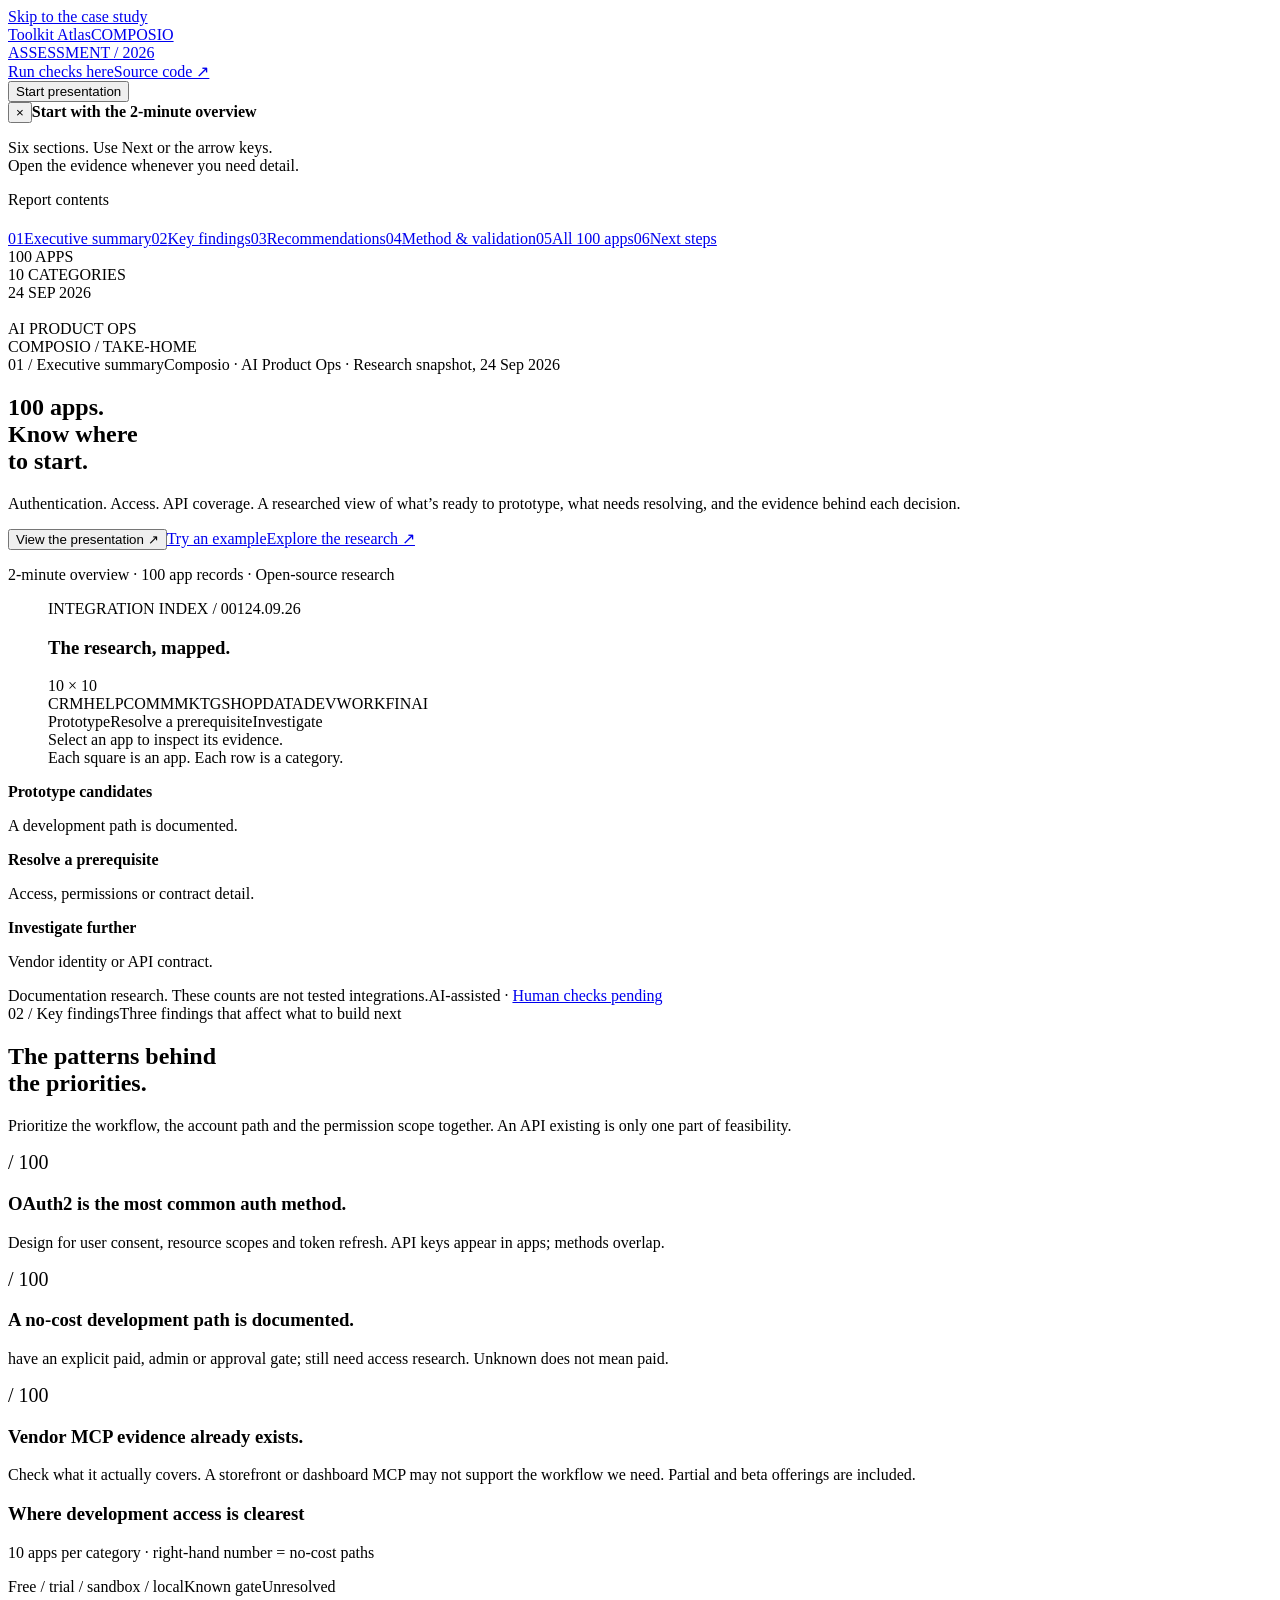
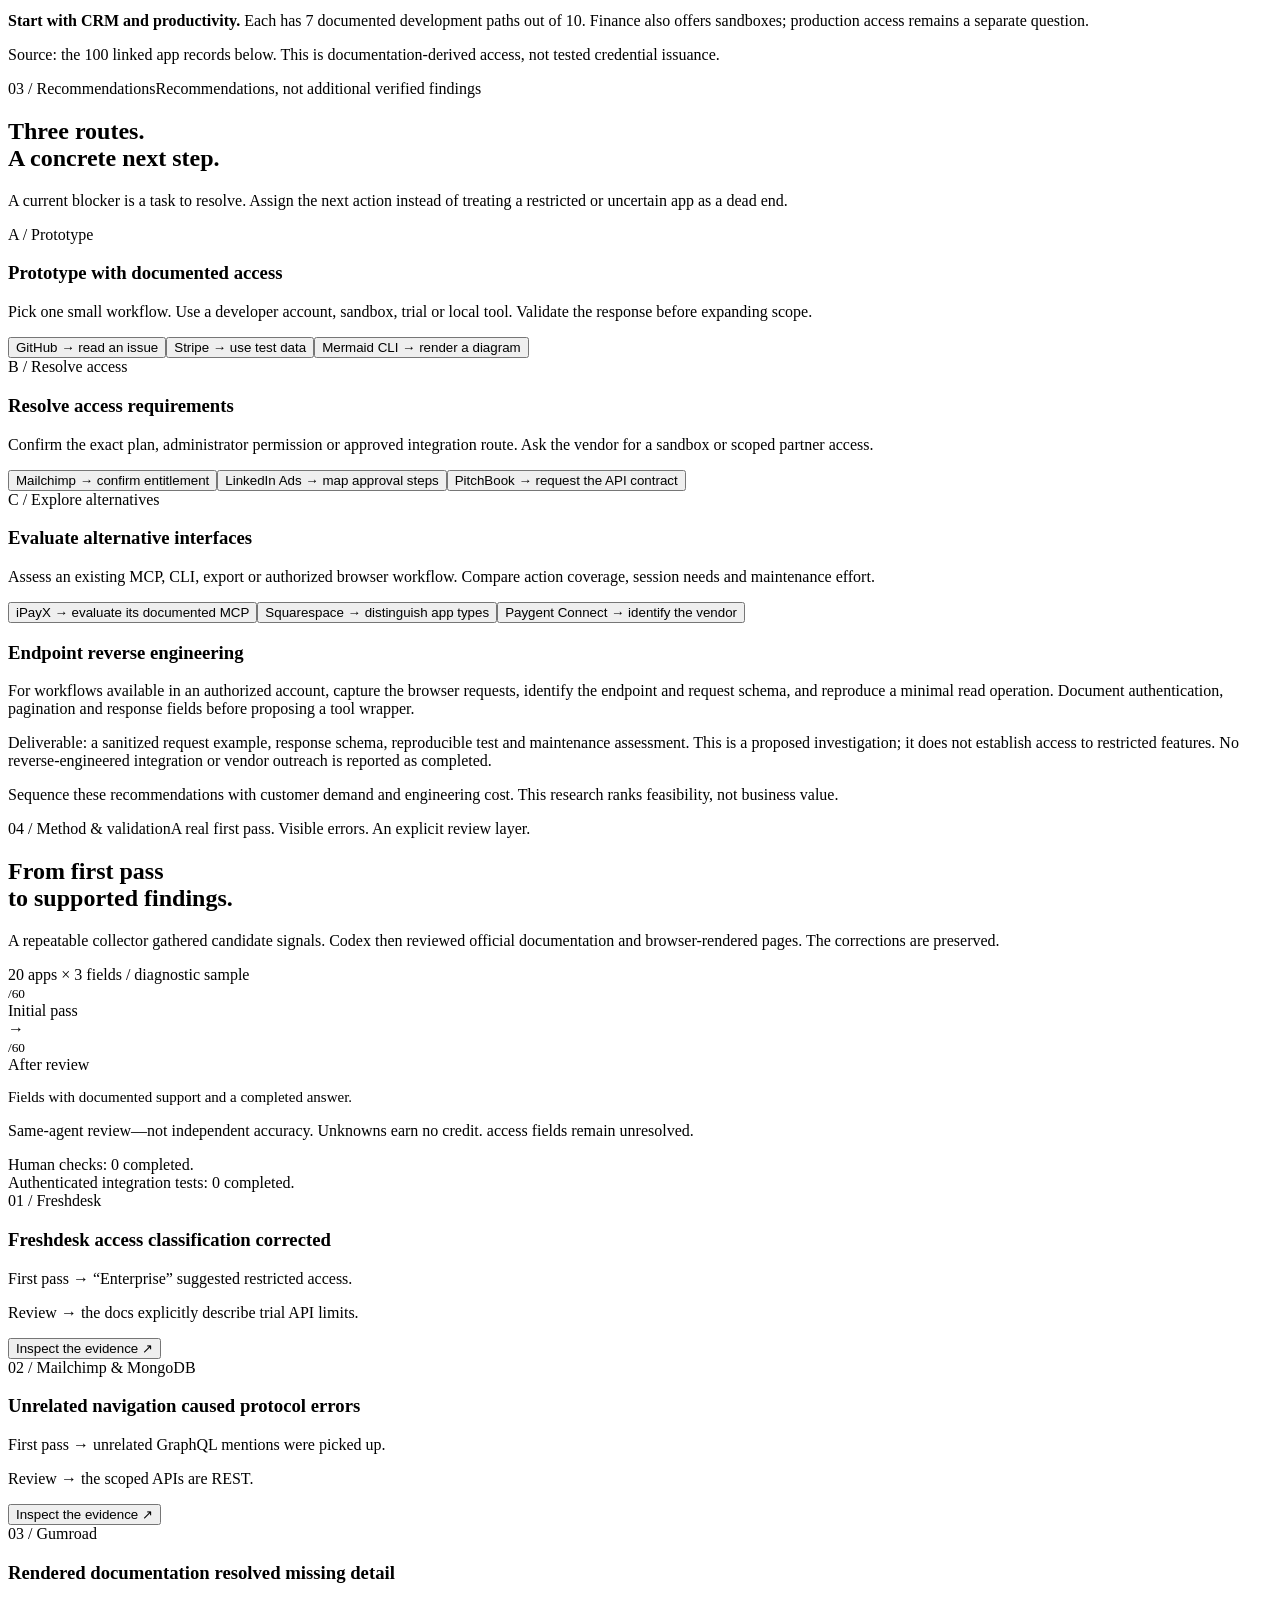
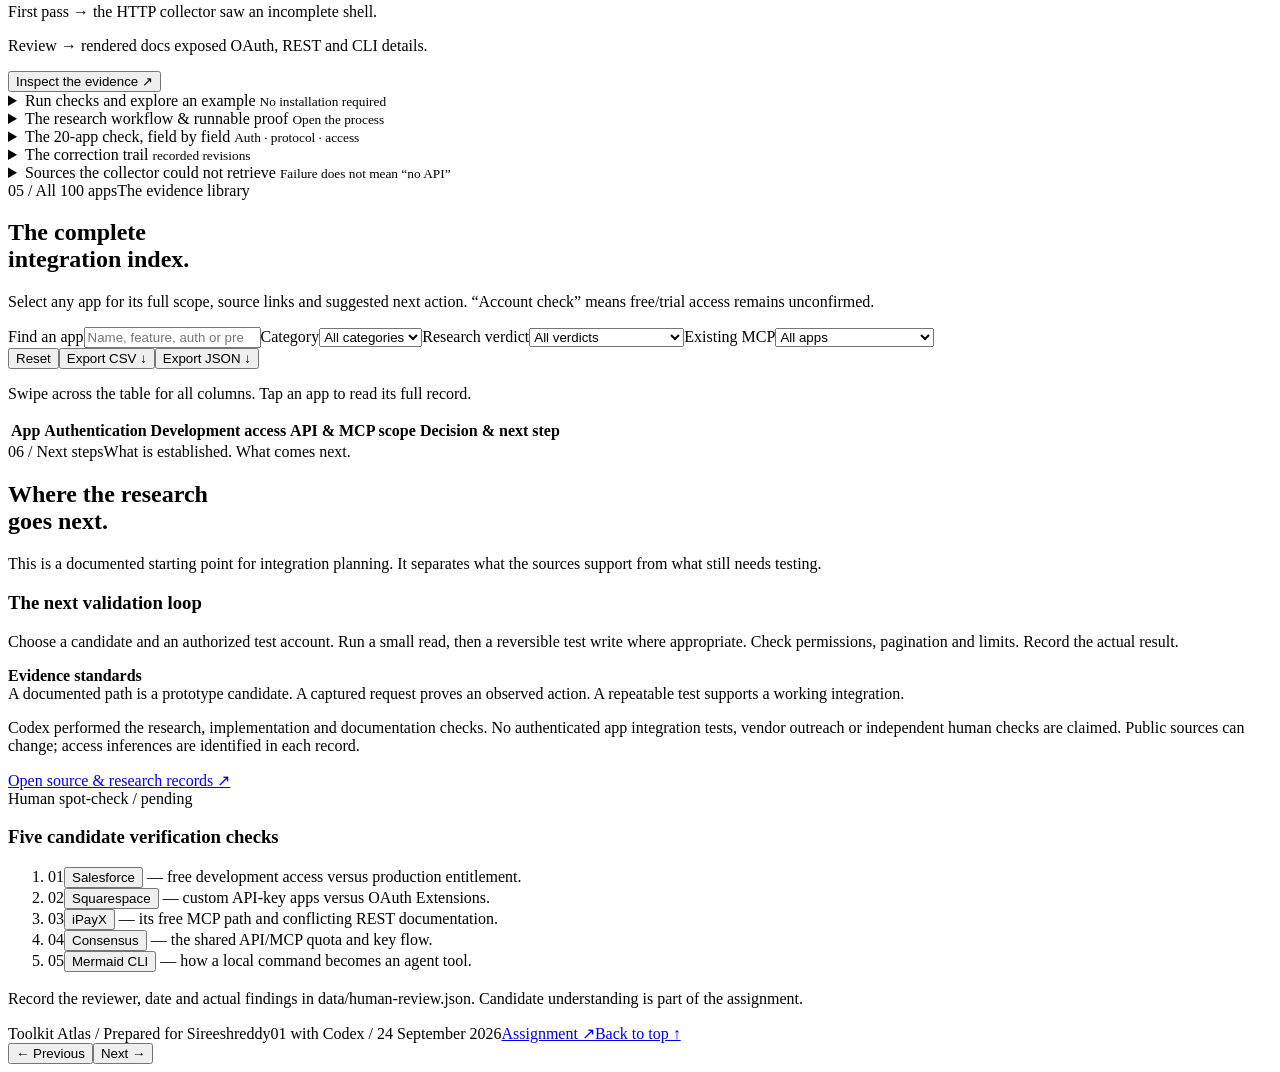
==== commit 4a3c661a: "Redesign atlas with Geist typography and orange presentation identity" ====
--- a/site/template.html
+++ b/site/template.html
@@ -6,47 +6,34 @@
 <title>Toolkit Atlas — Integration Readiness Assessment</title>
 <link rel="icon" href="data:image/svg+xml,%3Csvg xmlns='http://www.w3.org/2000/svg' viewBox='0 0 32 32'%3E%3Crect width='32' height='32' fill='%23ed512f'/%3E%3Cpath d='M7 8h18v4h-7v13h-4V12H7z' fill='%231c201e'/%3E%3C/svg%3E">
 <style>
-:root{--paper:#f4f2eb;--ink:#202421;--muted:#62675e;--line:#d2d3c8;--accent:#e74e2c;--soft:#e9e8de;--build:#294a3d;--conditional:#d9cdb5;--investigate:#e74e2c;--white:#fffef9}*{box-sizing:border-box}html{scroll-behavior:smooth;scroll-padding-top:90px}body{margin:0;background:var(--paper);color:var(--ink);font:16px/1.55 'Helvetica Neue',Arial,sans-serif}button,input,select{font:inherit;color:inherit}button,a,summary{-webkit-tap-highlight-color:transparent}button,summary,select{cursor:pointer}a{color:inherit;text-underline-offset:4px}a:hover{color:var(--accent)}button:focus-visible,a:focus-visible,summary:focus-visible,input:focus-visible,select:focus-visible{outline:3px solid var(--accent);outline-offset:4px}button{border-radius:0}p{margin:0 0 16px}h1,h2,h3{font-weight:500;margin:0}h1{font-size:clamp(60px,6.8vw,108px);line-height:.97;letter-spacing:-6px}h1 em,h2 em{font-family:Georgia,serif;font-weight:400}h2{font-size:clamp(38px,4.4vw,64px);line-height:1.04;letter-spacing:-2.8px}h3{font-size:23px;line-height:1.25;letter-spacing:-.6px}.mono,.kicker,.eyebrow{font-family:'SFMono-Regular',Consolas,monospace}.kicker,.eyebrow{font-size:11px;letter-spacing:1.5px;text-transform:uppercase}.small{font-size:13px;line-height:1.6;color:var(--muted)}.lead{font-size:20px;line-height:1.5;max-width:630px}.topbar{position:sticky;top:0;z-index:20;background:var(--paper);border-bottom:1px solid var(--ink);height:72px;display:flex;align-items:center;justify-content:space-between;padding:0 36px;gap:20px}.wordmark{display:flex;align-items:center;gap:12px;text-decoration:none;font-size:18px;font-weight:650;letter-spacing:-.6px}.mark{background:var(--accent);width:25px;height:25px;display:grid;place-items:center;font-size:18px;line-height:1}.top-meta{font-size:11px;color:var(--muted)}.top-actions{display:flex;gap:18px;align-items:center}.outline,.solid{padding:9px 15px;border:1px solid var(--ink);background:none;font-size:12px;text-decoration:none}.solid{background:var(--ink);color:var(--paper)}.solid:hover{background:var(--accent);color:var(--ink)}.outline:hover{background:var(--soft)}.rail{position:fixed;left:28px;top:124px;width:128px;bottom:35px;display:flex;flex-direction:column;z-index:10}.rail nav{display:flex;flex-direction:column;gap:5px}.rail a{font-size:11px;padding:9px 0;text-decoration:none;color:var(--muted);display:flex;gap:11px}.rail a span{font-family:monospace;color:#858b80}.rail a.active{color:var(--ink);font-weight:bold}.rail a.active span{color:var(--accent)}.rail-foot{margin-top:auto;font:10px/1.6 monospace;color:var(--muted)}main{max-width:1430px;margin-left:180px;margin-right:44px}.chapter{padding:54px 0 66px;border-bottom:1px solid var(--ink);scroll-margin-top:90px}.chapter-label{display:flex;align-items:center;justify-content:space-between;margin-bottom:38px;gap:20px}.chapter-label .index{color:var(--accent)}.hero-layout{display:grid;grid-template-columns:1.35fr 1fr;gap:52px;align-items:center}.hero-copy h1{margin:5px 0 25px}.hero-copy .lead{font-size:18px;max-width:480px}.hero-actions{display:flex;gap:21px;align-items:center;margin-top:25px}.text-link{font-size:12px}.atlas-figure{margin:0;padding:0 0 0 16px}.figure-header{display:flex;justify-content:space-between;border-top:1px solid var(--ink);padding-top:11px;margin-bottom:20px;font-size:10px}.app-grid{display:grid;grid-template-columns:repeat(10,1fr);gap:7px}.app-dot{padding:0;aspect-ratio:1;border:0;background:var(--conditional);border-radius:50%;transition:transform .15s;color:transparent;font:9px monospace}.app-dot.Build{background:var(--build)}.app-dot.Investigate{background:var(--investigate)}.app-dot:hover,.app-dot:focus-visible{transform:scale(1.15);color:var(--white)}.app-dot.Conditional:hover,.app-dot.Conditional:focus-visible{color:var(--ink)}figcaption{font-size:10px;color:var(--muted);margin-top:16px;line-height:1.6}.figure-key{display:flex;gap:15px;margin-top:13px;flex-wrap:wrap;font-size:10px}.swatch{display:inline-block;width:8px;height:8px;border-radius:50%;margin-right:5px}.swatch.Build{background:var(--build)}.swatch.Conditional{background:var(--conditional)}.swatch.Investigate{background:var(--investigate)}.summary-band{display:grid;grid-template-columns:repeat(3,1fr);margin-top:48px;border-top:1px solid var(--ink);border-bottom:1px solid var(--line)}.summary-item{padding:22px 24px 20px 0;display:flex;gap:18px;align-items:center}.summary-item+.summary-item{padding-left:28px;border-left:1px solid var(--line)}.summary-item strong{font-size:53px;letter-spacing:-3px;font-weight:500;line-height:1}.summary-item b{font-size:13px;display:block;font-weight:550}.summary-item p{font-size:11px;color:var(--muted);margin:4px 0 0}.status-strip{font-size:11px;color:var(--muted);margin-top:16px;display:flex;justify-content:space-between;gap:20px}.section-title{display:grid;grid-template-columns:1.4fr 1fr;gap:55px;align-items:end;margin-bottom:38px}.section-title p{max-width:380px;margin-bottom:0}.signal-layout{display:grid;grid-template-columns:1fr 1.2fr;gap:64px}.signal{padding:22px 0;border-top:1px solid var(--line)}.signal:first-child{padding-top:0;border-top:0}.signal-number{font-size:44px;letter-spacing:-2px;color:var(--accent);line-height:1.2}.signal h3{font-size:20px;margin:7px 0 10px}.signal p{font-size:14px}.signal p:last-child{margin-bottom:0}.chart{padding:25px;background:var(--white);border:1px solid var(--line)}.chart h3{font-size:17px}.chart-caption{font-size:11px;color:var(--muted);margin:8px 0 22px}.chart-row{display:grid;grid-template-columns:125px 1fr 22px;gap:12px;align-items:center;font-size:11px;margin:15px 0}.chart-track{height:13px;display:flex;gap:2px}.chart-track span{height:100%}.self{background:var(--build)}.gate{background:#bca071}.unknown{background:#e0e1d8}.legend{display:flex;gap:14px;flex-wrap:wrap;font-size:10px;margin-top:23px}.legend i{width:8px;height:8px;display:inline-block;margin-right:5px}.chart-callout{font-size:13px;padding-top:18px;border-top:1px solid var(--line);margin-top:20px}.routes{display:grid;grid-template-columns:repeat(3,1fr);gap:0;border-top:1px solid var(--ink);border-bottom:1px solid var(--ink)}.route{padding:26px 24px 24px 0}.route+.route{border-left:1px solid var(--line);padding-left:24px}.route .kicker{color:var(--accent)}.route h3{margin:18px 0 13px;font-size:27px}.route p{font-size:14px}.route-examples{border-top:1px solid var(--line);padding-top:18px;margin-top:22px}.route-examples button{display:block;border:0;background:none;padding:5px 0;text-align:left;font-size:13px;text-decoration:underline;text-underline-offset:4px}.route-examples button:hover{color:var(--accent)}.route-footer{display:grid;grid-template-columns:1fr 1.8fr;gap:45px;padding-top:32px}.route-footer h3{font-size:24px}.route-footer p{font-size:14px}.route-footer .small{font-size:12px}.proof-layout{display:grid;grid-template-columns:1fr 1fr;gap:50px;margin-bottom:30px}.scoreboard{background:var(--ink);color:var(--paper);padding:30px}.scoreboard .small{color:#b8bdb2}.scores{display:flex;align-items:center;gap:22px;margin:24px 0}.scores strong{font-size:72px;letter-spacing:-4px;font-weight:400;line-height:1}.scores small{font-size:20px;color:#a2aa9f}.scores .arrow{font-size:23px;color:var(--accent)}.scores .after{color:#e8b880}.score-label{font:10px monospace;text-transform:uppercase;margin-top:10px;letter-spacing:1px}.case{border-top:1px solid var(--line);padding:16px 0}.case:first-child{padding-top:0;border-top:0}.case h3{font-size:18px;margin-bottom:10px}.case p{font-size:13px;margin-bottom:5px}.case .before{color:#777c73}.case .after{color:var(--build)}.case button{font-size:11px;border:0;padding:0;background:none;text-decoration:underline}.fold{border-top:1px solid var(--line);padding:17px 0}.fold>summary{display:flex;align-items:baseline;justify-content:space-between;gap:15px;list-style:none;font-size:15px}.fold>summary::-webkit-details-marker{display:none}.fold>summary:after{content:'+';font:21px monospace}.fold[open]>summary:after{content:'−'}.fold>summary small{font-size:11px;color:var(--muted);margin-left:auto}.fold-content{padding:25px 0 12px}.pipeline{display:grid;grid-template-columns:repeat(5,1fr);gap:22px;margin:10px 0 27px}.pipeline b{font:12px monospace;color:var(--accent)}.pipeline h3{font-size:17px;margin:7px 0}.pipeline p{font-size:12px;color:var(--muted)}.reproduce{display:grid;grid-template-columns:1fr 1fr;gap:35px}.reproduce p{font-size:13px}pre{background:var(--soft);padding:18px;overflow:auto;font:12px/1.75 monospace;margin:0}.audit-row{border-top:1px solid var(--line);padding:14px 0}.audit-row summary{font-size:13px;display:flex;justify-content:space-between;gap:15px}.audit-body{padding:12px 0;max-width:850px;font-size:12px;overflow-wrap:anywhere}.audit-body p{margin-bottom:9px}.sources{display:flex;flex-direction:column;gap:8px;font-size:12px;margin-top:16px;overflow-wrap:anywhere}.sources a:after{content:' ↗'}.filters{display:grid;grid-template-columns:1.5fr 1fr 1fr .9fr;gap:12px;margin-top:30px}.filters label{font-size:10px;text-transform:uppercase;letter-spacing:1px}.filters input,.filters select{display:block;width:100%;border:0;border-bottom:1px solid var(--ink);background:transparent;padding:12px 0;margin-top:4px;font-size:13px;letter-spacing:0;text-transform:none;border-radius:0}.toolbar{display:flex;justify-content:space-between;align-items:center;gap:20px;font-size:11px;margin:22px 0}.toolbar button{border:0;background:none;text-decoration:underline;text-underline-offset:4px;font-size:11px;padding:4px 8px}.table-shell{overflow:auto}table{border-collapse:collapse;width:100%;min-width:800px;font-size:12px;text-align:left}th{background:var(--ink);color:var(--paper);font-weight:400;font-size:10px;text-transform:uppercase;letter-spacing:1px;padding:14px 12px}td{vertical-align:top;padding:19px 12px;border-bottom:1px solid var(--line)}td:first-child{width:22%}td:nth-child(2){width:17%}td:nth-child(3){width:20%}td:nth-child(4){width:21%}td:nth-child(5){width:20%}td small{display:block;color:var(--muted);font-size:10px;margin:5px 0;line-height:1.5}.app-button{display:block;font-size:17px;background:none;border:0;font-weight:550;padding:0;margin:4px 0 6px;text-align:left;letter-spacing:-.4px}.app-button:hover{text-decoration:underline;text-underline-offset:4px}.id-label{font:10px monospace;color:var(--muted)}.pill{display:inline-block;font-size:10px;padding:2px 7px;background:var(--soft);margin:0 3px 4px 0}.pill.Build{background:#dce5dc;color:#244232}.pill.Conditional{background:#e7dfce}.pill.Investigate{background:#f4d7c9;color:#8d341d}.next-action{font-size:11px;margin-top:8px;line-height:1.55}.text-button{border:0;background:none;text-decoration:underline;font-size:10px;padding:0}.empty{text-align:center;padding:35px;color:var(--muted)}.handoff{display:grid;grid-template-columns:1fr 1fr;gap:55px}.handoff h3{margin-bottom:15px}.checklist{padding:0;list-style:none;margin:0}.checklist li{display:flex;gap:13px;border-top:1px solid var(--line);padding:14px 0;font-size:13px}.checklist .check-num{font:11px monospace;color:var(--accent);padding-top:3px}.callout{border-left:3px solid var(--accent);padding-left:18px;margin:23px 0;font-size:14px}.footer{padding:24px 0 85px;display:flex;justify-content:space-between;font-size:10px;color:var(--muted);gap:20px}.footer a{margin-left:15px}.deck-controls{display:none;position:fixed;bottom:0;left:0;right:0;z-index:25;height:62px;background:var(--ink);color:var(--paper);align-items:center;justify-content:space-between;padding:0 35px;font-size:12px}.deck-controls button{background:none;color:inherit;border:1px solid #70776c;padding:8px 15px;font-size:12px}.deck-controls button:disabled{opacity:.3;cursor:default}.present .chapter{display:none;min-height:calc(100vh - 136px);padding-bottom:92px;border:0}.present .chapter.selected{display:block}.present .deck-controls{display:flex}.present .footer{display:none}.present .rail-foot{display:none}.present{padding-bottom:62px}.dialog{width:min(730px,calc(100% - 28px));max-height:90vh;border:1px solid var(--ink);padding:0;background:var(--paper);color:var(--ink)}.dialog::backdrop{background:rgba(21,28,24,.55)}.dialog-top{display:flex;justify-content:space-between;align-items:center;padding:20px 27px;border-bottom:1px solid var(--line);position:sticky;top:0;background:var(--paper);z-index:1}.dialog-top button{background:none;border:0;font-size:25px;line-height:1}.dialog-content{padding:25px 30px 35px}.dialog h2{font-size:45px;margin:8px 0 15px}.dialog h3{font-size:16px;margin:22px 0 9px}.dialog p{font-size:14px}.detail-columns{display:grid;grid-template-columns:1fr 1fr;gap:28px}.detail-next{border-top:1px solid var(--ink);margin-top:23px;padding-top:3px}.dialog .small{font-size:12px}.skip{position:fixed;left:10px;top:-100px;z-index:99;padding:10px;background:var(--ink);color:white}.skip:focus{top:10px}noscript{display:block;padding:25px;background:#f3dcc8}.mobile-hint{display:none}
-@media(min-width:761px){.present .chapter{padding-top:22px;padding-bottom:28px}.present .chapter-label{margin-bottom:22px}.present h1{font-size:72px;letter-spacing:-4px}.present h2{font-size:45px;letter-spacing:-2px}.present .hero-layout{gap:38px}.present .atlas-figure{max-width:280px;margin-left:auto;width:100%}.present .hero-copy .lead{font-size:16px}.present .hero-copy h1{margin-bottom:20px}.present .hero-actions{margin-top:17px}.present .summary-band{margin-top:25px}.present .summary-item{padding-top:15px;padding-bottom:15px}.present .summary-item strong{font-size:43px}.present .section-title{margin-bottom:24px}.present .signal{padding:13px 0}.present .signal:first-child{padding-top:0}.present .signal-number{font-size:30px}.present .signal h3{font-size:17px;margin:4px 0 6px}.present .signal p{font-size:12px}.present .chart{padding:18px}.present .chart-row{margin:7px 0}.present .chart-caption{margin-bottom:10px}.present .chart-callout{font-size:11px;margin:12px 0 8px;padding-top:12px}.present .chart .small{font-size:10px;margin:0}.present .legend{margin-top:14px}.present .route{padding-top:19px;padding-bottom:15px}.present .route h3{font-size:23px;margin:12px 0 10px}.present .route p{font-size:12px}.present .route-examples{margin-top:15px;padding-top:10px}.present .route-footer{padding-top:22px}.present .route-footer h3{font-size:22px}.present .route-footer p{font-size:12px;margin-bottom:9px}.present .route-footer .small{font-size:11px}.present .proof-layout{margin-bottom:20px}.present .scoreboard{padding:24px}.present .scores strong{font-size:62px}.present .case p{font-size:12px}.present .case{padding:12px 0}.present .case h3{font-size:17px}.present .fold{padding:11px 0}}
-@media(min-width:1600px){main{margin-left:auto;margin-right:auto;padding-left:130px;max-width:1430px}}@media(max-width:1100px){.rail{display:none}main{margin:0 35px}.topbar{padding:0 35px}.hero-layout{gap:38px}h1{font-size:82px}.signal-layout{gap:35px}.top-meta{display:none}}@media(max-width:760px){html{scroll-padding-top:75px}.topbar{height:62px;padding:0 20px}.top-actions{gap:12px}.top-actions>a{display:none}main{margin:0 21px}.chapter{padding:31px 0 42px}.chapter-label{margin-bottom:27px}.chapter-label .small{display:none}.hero-layout{grid-template-columns:1fr;gap:35px}h1{font-size:66px;letter-spacing:-3.8px}.hero-copy .lead{font-size:17px}.atlas-figure{padding:0;max-width:380px}.app-grid{gap:7px}.summary-band{margin-top:30px}.summary-item{display:block;padding:18px 9px 18px 0}.summary-item+.summary-item{padding-left:15px}.summary-item strong{font-size:43px;display:block;margin-bottom:10px}.summary-item b{font-size:11px}.summary-item p{font-size:10px}.status-strip{flex-direction:column;gap:7px}.section-title{grid-template-columns:1fr;gap:22px;margin-bottom:28px}h2{font-size:43px;letter-spacing:-2px}.signal-layout,.proof-layout,.route-footer,.handoff,.reproduce{grid-template-columns:1fr;gap:27px}.signal-number{font-size:36px}.routes{grid-template-columns:1fr}.route,.route+.route{padding:23px 0;border-left:0}.route+.route{border-top:1px solid var(--line)}.route h3{margin-top:10px}.route-examples{margin-top:12px;padding-top:10px}.pipeline{grid-template-columns:1fr 1fr}.filters{grid-template-columns:1fr 1fr;gap:17px}.toolbar{align-items:flex-start;flex-direction:column;gap:8px}.toolbar button:first-child{padding-left:0}.chart{padding:20px 16px}.chart-row{grid-template-columns:110px 1fr 20px;gap:8px}.footer{flex-direction:column;gap:10px}.footer a{margin:0 13px 0 0}.mobile-hint{display:block}.detail-columns{grid-template-columns:1fr;gap:0}.dialog-content{padding:22px}.dialog h2{font-size:35px}.deck-controls{padding:0 17px}.fold>summary small{display:none}}@media(prefers-reduced-motion:reduce){html{scroll-behavior:auto}.app-dot{transition:none}}@media print{.topbar,.rail,.top-actions,.deck-controls,.filters,.toolbar,.hero-actions,.dialog,.footer,.skip{display:none!important}main{margin:0}.chapter,.present .chapter{display:block!important;min-height:0;break-after:page;padding:20px 0}h1{font-size:65px}h2{font-size:40px}.table-shell{overflow:visible}table{min-width:0;font-size:9px}td{padding:9px 6px}.app-button{font-size:12px}.scoreboard{border:1px solid var(--ink);background:white;color:var(--ink)}.scoreboard .small{color:var(--muted)}body{background:white}.chapter:last-of-type{break-after:auto}}
-
-/* Report interface: restrained typography, explicit navigation, readable evidence. */
-:root{--paper:#ffffff;--ink:#182230;--muted:#526174;--line:#dde3eb;--accent:#2457bc;--soft:#f2f5f9;--build:#216454;--conditional:#c3cedf;--investigate:#946033;--white:#f8fafc}
-body{font-family:-apple-system,BlinkMacSystemFont,"Segoe UI",Arial,sans-serif;font-size:15px;-webkit-font-smoothing:antialiased}
-h1,.present h1{font-size:clamp(34px,3.7vw,52px);line-height:1.14;letter-spacing:-1.7px;font-weight:650}
-h2,.present h2{font-size:clamp(28px,2.8vw,38px);line-height:1.18;letter-spacing:-1px;font-weight:620}
-h3{font-weight:600;letter-spacing:-.3px}h1 em,h2 em{font:inherit}.kicker,.eyebrow{font-family:inherit;font-size:11px;font-weight:650;letter-spacing:1px}.topbar{height:76px;border-color:var(--line);background:#fffffffa}.wordmark{font-size:17px;letter-spacing:-.3px}.mark{background:var(--ink);color:white;border-radius:5px}.top-actions{gap:20px}.top-actions>a{font-size:12px}.top-meta{letter-spacing:.3px;font-size:10px}.solid,.outline{border-radius:5px;padding:11px 16px;font-size:13px;font-weight:550;line-height:1.4;white-space:nowrap}.solid{background:var(--accent);border-color:var(--accent);color:#fff}.solid:hover{background:#1c4494;color:#fff}.outline{border-color:#c6cfdb;background:white}.outline:hover{background:var(--soft)}.rail{width:158px;left:26px;top:123px}.rail a{font-size:12px;padding:10px 0}.rail .active{color:var(--accent)}main{margin-left:218px;margin-right:48px;max-width:1310px}.chapter{border-color:var(--line);padding:43px 0 52px}.chapter-label{margin-bottom:34px}.hero-layout{grid-template-columns:1.5fr 1fr;gap:44px}.hero-copy .lead{font-size:16px;max-width:600px;color:var(--muted);line-height:1.7}.hero-actions{flex-wrap:wrap;gap:12px}.hero-actions .text-link{font-size:12px}.atlas-figure{max-width:330px;width:100%;margin-left:auto;background:var(--white);padding:20px;border:1px solid var(--line);border-radius:7px}.figure-header{border-top:0;margin-bottom:15px;padding-top:0}.figure-header .mono{font-family:inherit;font-size:10px;font-weight:600;letter-spacing:.6px}.app-grid{gap:6px}.figure-key{gap:8px;font-size:9px}.summary-band{margin-top:35px;border-color:var(--line)}.summary-item strong{font-size:42px;letter-spacing:-1px;font-weight:600}.summary-item b{font-size:12px;font-weight:600}.summary-item p{font-size:12px}.summary-item{padding:23px 15px 23px 0}.summary-item+.summary-item{padding-left:20px}.status-strip{font-size:12px}.section-title{grid-template-columns:1.2fr 1fr;gap:40px}.section-title .small{font-size:14px}.route h3,.present .route h3{font-size:22px}.routes{border-color:var(--line)}.chart{border-radius:6px}.chart-caption,.chart-row,.chart .small,.present .chart .small{font-size:12px}.chart-row{grid-template-columns:135px 1fr 22px}.signal-number{color:var(--ink);font-weight:600}.route-footer h3{font-size:22px}.scoreboard{border-radius:6px;background:#1e2f49;color:#fff}.scoreboard .small{color:#ccd6e6}.scores .after{color:#96d9c1}.scores .arrow{color:#c3cedf}.fold>summary{font-weight:550}.fold>summary small{font-weight:400}.filters input,.filters select{border:1px solid var(--line);border-radius:5px;padding:10px;background:white}.filters label{font-size:11px;letter-spacing:.4px}.table-shell{border:1px solid var(--line);border-radius:6px}th{background:var(--soft);color:var(--muted);font-weight:650;font-size:10px}td small{font-size:11px}.app-button{font-size:15px}.pill{border-radius:4px}.pill.Conditional{background:#edf1f8;color:#455a78}.pill.Investigate{background:#f6eddf;color:#855d31}.dialog{border-radius:9px;border-color:var(--line);background:white}.dialog-top{background:white}.dialog h2{font-size:32px;letter-spacing:-.7px}.detail-next{border-color:var(--line)}.deck-controls{background:#1e2f49;color:white}.deck-controls button{border-radius:4px}.deck-controls span{font-size:12px}.presentation-entry{position:relative}.tour-hint{position:absolute;right:0;top:calc(100% + 16px);width:292px;padding:18px 28px 16px 18px;border:1px solid #b9ccef;border-radius:7px;background:#f2f6ff;color:var(--ink);font-size:12px;box-shadow:0 8px 28px #23385912;z-index:35}.tour-hint:before{content:"";position:absolute;right:25px;top:-7px;width:12px;height:12px;transform:rotate(45deg);background:#f2f6ff;border-left:1px solid #b9ccef;border-top:1px solid #b9ccef}.tour-hint strong{font-size:13px;display:block;margin-bottom:7px}.tour-hint p{margin:0;color:var(--muted)}.tour-hint button{position:absolute;right:7px;top:5px;border:0;background:none;font-size:20px;color:var(--muted)}[hidden]{display:none!important}.lab{margin:25px 0;border:1px solid var(--line);border-radius:7px;padding:0;background:var(--white)}.lab>summary{padding:20px;font-size:16px}.lab .fold-content{padding:0 22px 24px}.lab-intro{font-size:13px;color:var(--muted);max-width:780px}.lab-tabs{display:flex;gap:6px;border-bottom:1px solid var(--line);margin:20px 0;flex-wrap:wrap}.lab-tabs button{border:0;border-bottom:2px solid transparent;padding:11px 15px;background:none;font-size:13px}.lab-tabs button[aria-pressed="true"]{border-bottom-color:var(--accent);color:var(--accent);font-weight:600}.example-layout{display:grid;grid-template-columns:180px 1fr;gap:30px}.example-steps{display:flex;flex-direction:column;gap:6px}.example-steps button{padding:11px;text-align:left;border:1px solid transparent;background:none;font-size:12px;border-radius:4px}.example-steps button[aria-pressed="true"]{border-color:#c4d3eb;background:#edf3fc;color:var(--accent);font-weight:600}.example-body{min-height:260px;background:white;padding:22px;border:1px solid var(--line);border-radius:5px}.example-body h3{font-size:21px;margin:8px 0 13px}.example-body p{font-size:14px}.example-controls{display:flex;gap:10px;margin-top:20px}.lab h3{font-size:20px;margin-bottom:12px}.lab-actions{display:flex;align-items:center;gap:12px;flex-wrap:wrap;margin:17px 0}.lab .run-status{font-size:13px;color:var(--muted);margin:16px 0}.check-results{padding:0;list-style:none;font-size:13px}.check-results li{border-top:1px solid var(--line);padding:10px 0;display:flex;gap:15px}.check-results strong{color:var(--build);min-width:34px}.check-results .failed{color:#a13532}.run-summary{display:flex;flex-wrap:wrap;gap:22px;background:white;border:1px solid var(--line);border-radius:5px;padding:18px;margin:18px 0}.run-summary b{display:block;font-size:24px}.run-summary span{font-size:12px;color:var(--muted)}.lab pre{font-size:12px;max-height:360px;white-space:pre-wrap;overflow-wrap:anywhere;background:#eef2f7;border-radius:4px}.lab .source-code{margin-top:20px;font-size:12px}.lab .source-code summary{margin-bottom:12px}.endpoint{font-size:12px;background:#edf1f7;padding:14px;overflow-wrap:anywhere;border-radius:4px}.runtime-note{font-size:12px;color:var(--muted);max-width:770px}.present .hero-copy h1{font-size:42px;letter-spacing:-1.3px}.present .atlas-figure{max-width:280px}.present .chapter{padding-top:25px;padding-bottom:45px}.present .hero-layout{grid-template-columns:1.5fr 1fr}.present .summary-item strong{font-size:36px}.present .hero-actions .solid,.present .hero-actions .outline{font-size:12px}.footer{border-top:1px solid var(--line)}
-@media(min-width:1600px){main{margin-left:auto;margin-right:auto;padding-left:130px;max-width:1430px}}
-@media(max-width:1100px){main{margin:0 32px}.rail{display:none}.hero-layout{gap:28px}.topbar{padding:0 32px}.top-actions{gap:14px}}
-@media(max-width:760px){.topbar{height:66px;padding:0 18px}.top-actions .source-link{display:none}.top-actions>a{display:none}.top-actions{gap:8px}.wordmark{font-size:15px}.top-actions .solid{font-size:11px;padding:9px 11px}main{margin:0 20px}.hero-layout,.present .hero-layout{grid-template-columns:1fr}.hero-copy h1,.present .hero-copy h1{font-size:36px;letter-spacing:-1px}.hero-copy .lead{font-size:15px}.atlas-figure,.present .atlas-figure{margin:0;max-width:360px}.section-title{grid-template-columns:1fr;gap:20px}.summary-item strong{font-size:32px}.summary-item+.summary-item{padding-left:12px}.summary-item b{font-size:11px}.summary-item p{font-size:11px}.chapter-label{margin-bottom:28px}.chapter{padding-top:32px}.tour-hint{width:278px;right:0}.example-layout{grid-template-columns:1fr;gap:15px}.example-steps{display:grid;grid-template-columns:1fr 1fr}.example-body{padding:18px;min-height:0}.lab .fold-content{padding:0 16px 20px}.lab-tabs button{padding:10px;font-size:12px}.lab-tabs{gap:0}.lab>summary{padding:17px;font-size:14px}.lab-actions .solid,.lab-actions .outline{font-size:12px}.deck-controls{padding:0 12px;gap:9px}.deck-controls button{font-size:11px;padding:8px 10px}.deck-controls span{font-size:10px}.chart-row{grid-template-columns:110px 1fr 20px}.status-strip{font-size:11px}.detail-columns{grid-template-columns:1fr}}
-@media print{.tour-hint,.lab-tabs,.lab-actions,.example-controls{display:none!important}}
-
+@@FONTS@@
+@@CSS@@
 </style></head>
 <body>
 <a class="skip" href="#brief">Skip to the case study</a>
-<header class="topbar"><a class="wordmark" href="#brief"><span class="mark" aria-hidden="true">↗</span>Toolkit Atlas<span class="top-meta"> / RESEARCH REPORT</span></a><div class="top-actions"><a class="small" href="#review-lab">Run checks here</a><a class="small source-link" href="https://github.com/Sireeshreddy01/composio-toolkit-atlas" target="_blank" rel="noopener">Source code ↗</a><div class="presentation-entry"><button class="solid" id="present" aria-pressed="false" aria-describedby="tourHint">Start presentation</button><div class="tour-hint" id="tourHint" role="note"><button id="dismissHint" aria-label="Dismiss presentation tip">×</button><strong>Start with the 2-minute overview</strong><p>Six sections. Use Next or the arrow keys.<br>Open the evidence whenever you need detail.</p></div></div></div></header>
+<header class="topbar"><a class="wordmark" href="#brief"><span class="mark" aria-hidden="true"><i></i><i></i><i></i><i></i></span>Toolkit Atlas<span class="top-meta">COMPOSIO<br>ASSESSMENT / 2026</span></a><div class="top-actions"><a class="small" href="#review-lab">Run checks here</a><a class="small source-link" href="https://github.com/Sireeshreddy01/composio-toolkit-atlas" target="_blank" rel="noopener">Source code ↗</a><div class="presentation-entry"><button class="solid" id="present" aria-pressed="false" aria-describedby="tourHint">Start presentation</button><div class="tour-hint" id="tourHint" role="note"><button id="dismissHint" aria-label="Dismiss presentation tip">×</button><strong>Start with the 2-minute overview</strong><p>Six sections. Use Next or the arrow keys.<br>Open the evidence whenever you need detail.</p></div></div></div></header>
 <aside class="rail"><div class="kicker" style="margin-bottom:21px">Report contents</div><nav aria-label="Case study chapters"><a href="#brief" class="active"><span>01</span>Executive summary</a><a href="#findings"><span>02</span>Key findings</a><a href="#routes"><span>03</span>Recommendations</a><a href="#verification"><span>04</span>Method & validation</a><a href="#matrix"><span>05</span>All 100 apps</a><a href="#human-review"><span>06</span>Next steps</a></nav><div class="rail-foot">100 APPS<br>10 CATEGORIES<br>24 SEP 2026<br><br>AI PRODUCT OPS<br>COMPOSIO / TAKE-HOME</div></aside>
 <main>
 <section class="chapter selected" id="brief" data-title="Executive summary">
 <div class="chapter-label"><span class="kicker"><span class="index">01 /</span> Executive summary</span><span class="small">Composio · AI Product Ops · Research snapshot, 24 Sep 2026</span></div>
-<div class="hero-layout"><div class="hero-copy"><h1>Integration readiness<br>across 100 applications</h1><p class="lead">An assessment of authentication, API coverage and development access across 10 categories. Each recommendation links to its supporting evidence.</p><div class="hero-actions"><button class="solid" id="startOverview">Start 2-minute overview <span aria-hidden="true">→</span></button><a href="#review-lab" class="outline">Try an example</a><a href="#matrix" class="text-link">Browse 100 apps</a></div></div><figure class="atlas-figure"><div class="figure-header"><span class="mono">THE RESEARCH SET</span><span class="mono">N = 100</span></div><div class="app-grid" id="appGrid" aria-label="100 researched apps, in assignment order"></div><div class="figure-key"><span><i class="swatch Build"></i>Prototype</span><span><i class="swatch Conditional"></i>Resolve a prerequisite</span><span><i class="swatch Investigate"></i>Investigate</span></div><figcaption>One dot = one app. Each row = one category.<br>Select a dot to inspect its evidence and suggested next step.</figcaption></figure></div>
+<div class="hero-layout"><div class="hero-copy"><h1>100 apps.<br>Know where<br><span class="headline-accent">to start.</span></h1><p class="lead">Authentication. Access. API coverage. A researched view of what’s ready to prototype, what needs resolving, and the evidence behind each decision.</p><div class="hero-actions"><button class="solid" id="startOverview">View the presentation <span aria-hidden="true">↗</span></button><a href="#review-lab" class="outline">Try an example</a><a href="#matrix" class="text-link">Explore the research ↗</a></div><p class="hero-note">2-minute overview · 100 app records · Open-source research</p></div><figure class="atlas-figure"><div class="figure-header"><span class="mono">INTEGRATION INDEX / 001</span><span class="mono">24.09.26</span></div><div class="figure-title"><h3>The research, mapped.</h3><span>10 × 10</span></div><div class="matrix-art"><div class="category-codes" aria-hidden="true"><span>CRM</span><span>HELP</span><span>COMM</span><span>MKTG</span><span>SHOP</span><span>DATA</span><span>DEV</span><span>WORK</span><span>FIN</span><span>AI</span></div><div class="app-grid" id="appGrid" aria-label="100 researched apps, in assignment order"></div></div><div class="figure-key"><span><i class="swatch Build"></i>Prototype</span><span><i class="swatch Conditional"></i>Resolve a prerequisite</span><span><i class="swatch Investigate"></i>Investigate</span></div><figcaption><span class="figure-hover" id="mapCaption">Select an app to inspect its evidence.</span><br>Each square is an app. Each row is a category.</figcaption></figure></div>
 <div class="summary-band"><div class="summary-item"><strong id="statBuild"></strong><div><b>Prototype candidates</b><p>A development path is documented.</p></div></div><div class="summary-item"><strong id="statConditional"></strong><div><b>Resolve a prerequisite</b><p>Access, permissions or contract detail.</p></div></div><div class="summary-item"><strong id="statInvestigate"></strong><div><b>Investigate further</b><p>Vendor identity or API contract.</p></div></div></div>
 <div class="status-strip"><span>Documentation research. These counts are not tested integrations.</span><span>AI-assisted · <a href="#human-review">Human checks pending</a></span></div>
 </section>
 <section class="chapter" id="findings" data-title="Key findings">
 <div class="chapter-label"><span class="kicker"><span class="index">02 /</span> Key findings</span><span class="small">Three findings that affect what to build next</span></div>
-<div class="section-title"><h2>Access and API coverage<br>determine readiness</h2><p class="small">Prioritize the workflow, the account path and the permission scope together. An API existing is only one part of feasibility.</p></div>
+<div class="section-title"><h2>The patterns behind<br>the priorities.</h2><p class="small">Prioritize the workflow, the account path and the permission scope together. An API existing is only one part of feasibility.</p></div>
 <div class="signal-layout"><div><article class="signal"><div class="signal-number"><span id="oauthCount"></span><span style="font-size:20px"> / 100</span></div><h3>OAuth2 is the most common auth method.</h3><p>Design for user consent, resource scopes and token refresh. API keys appear in <span id="keyCount"></span> apps; methods overlap.</p></article><article class="signal"><div class="signal-number"><span id="selfCount"></span><span style="font-size:20px"> / 100</span></div><h3>A no-cost development path is documented.</h3><p><span id="gatedCount"></span> have an explicit paid, admin or approval gate; <span id="unknownCount"></span> still need access research. Unknown does not mean paid.</p></article><article class="signal"><div class="signal-number"><span id="mcpCount"></span><span style="font-size:20px"> / 100</span></div><h3>Vendor MCP evidence already exists.</h3><p>Check what it actually covers. A storefront or dashboard MCP may not support the workflow we need. Partial and beta offerings are included.</p></article></div><div class="chart"><h3>Where development access is clearest</h3><p class="chart-caption">10 apps per category · right-hand number = no-cost paths</p><div id="categoryBars"></div><div class="legend"><span><i class="self"></i>Free / trial / sandbox / local</span><span><i class="gate"></i>Known gate</span><span><i class="unknown"></i>Unresolved</span></div><p class="chart-callout"><strong>Start with CRM and productivity.</strong> Each has 7 documented development paths out of 10. Finance also offers sandboxes; production access remains a separate question.</p><p class="small">Source: the 100 linked app records below. This is documentation-derived access, not tested credential issuance.</p></div></div>
 </section>
 <section class="chapter" id="routes" data-title="Recommendations">
 <div class="chapter-label"><span class="kicker"><span class="index">03 /</span> Recommendations</span><span class="small">Recommendations, not additional verified findings</span></div>
-<div class="section-title"><h2>Recommended<br>implementation paths</h2><p class="small">A current blocker is a task to resolve. Assign the next action instead of treating a restricted or uncertain app as a dead end.</p></div>
+<div class="section-title"><h2>Three routes.<br>A concrete next step.</h2><p class="small">A current blocker is a task to resolve. Assign the next action instead of treating a restricted or uncertain app as a dead end.</p></div>
 <div class="routes"><article class="route"><div class="kicker">A / Prototype</div><h3>Prototype with documented access</h3><p>Pick one small workflow. Use a developer account, sandbox, trial or local tool. Validate the response before expanding scope.</p><div class="route-examples"><button data-app="61">GitHub → read an issue</button><button data-app="81">Stripe → use test data</button><button data-app="98">Mermaid CLI → render a diagram</button></div></article><article class="route"><div class="kicker">B / Resolve access</div><h3>Resolve access requirements</h3><p>Confirm the exact plan, administrator permission or approved integration route. Ask the vendor for a sandbox or scoped partner access.</p><div class="route-examples"><button data-app="35">Mailchimp → confirm entitlement</button><button data-app="33">LinkedIn Ads → map approval steps</button><button data-app="90">PitchBook → request the API contract</button></div></article><article class="route"><div class="kicker">C / Explore alternatives</div><h3>Evaluate alternative interfaces</h3><p>Assess an existing MCP, CLI, export or authorized browser workflow. Compare action coverage, session needs and maintenance effort.</p><div class="route-examples"><button data-app="85">iPayX → evaluate its documented MCP</button><button data-app="46">Squarespace → distinguish app types</button><button data-app="84">Paygent Connect → identify the vendor</button></div></article></div>
 <div class="route-footer"><h3>Endpoint reverse engineering</h3><div><p>For workflows available in an authorized account, capture the browser requests, identify the endpoint and request schema, and reproduce a minimal read operation. Document authentication, pagination and response fields before proposing a tool wrapper.</p><p class="small">Deliverable: a sanitized request example, response schema, reproducible test and maintenance assessment. This is a proposed investigation; it does not establish access to restricted features. No reverse-engineered integration or vendor outreach is reported as completed.</p><p class="small">Sequence these recommendations with customer demand and engineering cost. This research ranks feasibility, not business value.</p></div></div>
 </section>
 <section class="chapter" id="verification" data-title="Method & validation">
 <div class="chapter-label"><span class="kicker"><span class="index">04 /</span> Method & validation</span><span class="small">A real first pass. Visible errors. An explicit review layer.</span></div>
-<div class="section-title"><h2>Research method<br>and validation results</h2><p class="small">A repeatable collector gathered candidate signals. Codex then reviewed official documentation and browser-rendered pages. The corrections are preserved.</p></div>
+<div class="section-title"><h2>From first pass<br>to supported findings.</h2><p class="small">A repeatable collector gathered candidate signals. Codex then reviewed official documentation and browser-rendered pages. The corrections are preserved.</p></div>
 <div class="proof-layout"><div class="scoreboard"><div class="kicker">20 apps × 3 fields / diagnostic sample</div><div class="scores"><div><strong id="beforeScore"></strong><small>/60</small><div class="score-label">Initial pass</div></div><span class="arrow">→</span><div><strong class="after" id="afterScore"></strong><small>/60</small><div class="score-label">After review</div></div></div><p style="font-size:15px">Fields with documented support and a completed answer.</p><p class="small">Same-agent review—not independent accuracy. Unknowns earn no credit. <span id="unresolvedFields"></span> access fields remain unresolved.</p><p class="small" style="margin:0">Human checks: 0 completed.<br>Authenticated integration tests: 0 completed.</p></div><div><article class="case"><div class="kicker">01 / Freshdesk</div><h3>Freshdesk access classification corrected</h3><p class="before">First pass → “Enterprise” suggested restricted access.</p><p class="after">Review → the docs explicitly describe trial API limits.</p><button data-app="13">Inspect the evidence ↗</button></article><article class="case"><div class="kicker">02 / Mailchimp & MongoDB</div><h3>Unrelated navigation caused protocol errors</h3><p class="before">First pass → unrelated GraphQL mentions were picked up.</p><p class="after">Review → the scoped APIs are REST.</p><button data-app="35">Inspect the evidence ↗</button></article><article class="case"><div class="kicker">03 / Gumroad</div><h3>Rendered documentation resolved missing detail</h3><p class="before">First pass → the HTTP collector saw an incomplete shell.</p><p class="after">Review → rendered docs exposed OAuth, REST and CLI details.</p><button data-app="48">Inspect the evidence ↗</button></article></div></div>
 <details class="fold lab" id="review-lab"><summary>Run checks and explore an example <small>No installation required</small></summary><div class="fold-content">
 <p class="lab-intro">Inspect how a finding changed, rerun checks against the embedded research, or send one live public API request. Each result states exactly what it demonstrates.</p>
@@ -66,13 +53,13 @@
 </section>
 <section class="chapter" id="matrix" data-title="All 100 apps">
 <div class="chapter-label"><span class="kicker"><span class="index">05 /</span> All 100 apps</span><span class="small">The evidence library</span></div>
-<div class="section-title"><h2>Application evidence library</h2><p class="small">Select any app for its full scope, source links and suggested next action. “Account check” means free/trial access remains unconfirmed.</p></div>
+<div class="section-title"><h2>The complete<br>integration index.</h2><p class="small">Select any app for its full scope, source links and suggested next action. “Account check” means free/trial access remains unconfirmed.</p></div>
 <div class="filters"><label>Find an app<input id="search" type="search" placeholder="Name, feature, auth or prerequisite…"></label><label>Category<select id="category"><option value="">All categories</option></select></label><label>Research verdict<select id="verdict"><option value="">All verdicts</option><option value="Build">Prototype candidate</option><option value="Conditional">Resolve a prerequisite</option><option value="Investigate">Investigate further</option></select></label><label>Existing MCP<select id="mcpFilter"><option value="">All apps</option><option value="yes">Vendor evidence found</option><option value="no">Not established</option></select></label></div>
 <div class="toolbar"><span id="resultCount" role="status" aria-live="polite"></span><div><button id="reset">Reset</button><button id="csv">Export CSV ↓</button><button id="json">Export JSON ↓</button></div></div><p class="small mobile-hint">Swipe across the table for all columns. Tap an app to read its full record.</p><div class="table-shell"><table id="appTable"><thead><tr><th scope="col">App</th><th scope="col">Authentication</th><th scope="col">Development access</th><th scope="col">API & MCP scope</th><th scope="col">Decision & next step</th></tr></thead><tbody id="rows"></tbody></table><div class="empty" id="empty" hidden>No apps match. Try another search or reset the filters.</div></div><noscript>JavaScript renders the embedded research. Read all records in data/atlas.csv or data/atlas.json in the linked source repository.</noscript>
 </section>
 <section class="chapter" id="human-review" data-title="Next steps">
 <div class="chapter-label"><span class="kicker"><span class="index">06 /</span> Next steps</span><span class="small">What is established. What comes next.</span></div>
-<div class="section-title"><h2>Validation priorities<br>and remaining work</h2><p class="small">This is a documented starting point for integration planning. It separates what the sources support from what still needs testing.</p></div>
+<div class="section-title"><h2>Where the research<br>goes next.</h2><p class="small">This is a documented starting point for integration planning. It separates what the sources support from what still needs testing.</p></div>
 <div class="handoff"><div><h3>The next validation loop</h3><p>Choose a candidate and an authorized test account. Run a small read, then a reversible test write where appropriate. Check permissions, pagination and limits. Record the actual result.</p><div class="callout"><strong>Evidence standards</strong><br>A documented path is a prototype candidate. A captured request proves an observed action. A repeatable test supports a working integration.</div><p class="small">Codex performed the research, implementation and documentation checks. No authenticated app integration tests, vendor outreach or independent human checks are claimed. Public sources can change; access inferences are identified in each record.</p><a class="solid" href="https://github.com/Sireeshreddy01/composio-toolkit-atlas" target="_blank" rel="noopener">Open source & research records ↗</a></div><div><div class="kicker" style="color:var(--accent);margin-bottom:12px">Human spot-check / pending</div><h3>Five candidate verification checks</h3><ol class="checklist"><li><span class="check-num">01</span><span><button class="text-button" data-app="1">Salesforce</button> — free development access versus production entitlement.</span></li><li><span class="check-num">02</span><span><button class="text-button" data-app="46">Squarespace</button> — custom API-key apps versus OAuth Extensions.</span></li><li><span class="check-num">03</span><span><button class="text-button" data-app="85">iPayX</button> — its free MCP path and conflicting REST documentation.</span></li><li><span class="check-num">04</span><span><button class="text-button" data-app="94">Consensus</button> — the shared API/MCP quota and key flow.</span></li><li><span class="check-num">05</span><span><button class="text-button" data-app="98">Mermaid CLI</button> — how a local command becomes an agent tool.</span></li></ol><p class="small" style="margin-top:18px">Record the reviewer, date and actual findings in <span class="mono">data/human-review.json</span>. Candidate understanding is part of the assignment.</p></div></div>
 </section>
 <footer class="footer"><span>Toolkit Atlas / Prepared for Sireeshreddy01 with Codex / 24 September 2026</span><span><a href="https://composio.notion.site/AI-Product-Ops-Intern-The-take-home-assignment-391f261a6dfe80e9946bee899d3a3762" target="_blank" rel="noopener">Assignment ↗</a><a href="#brief">Back to top ↑</a></span></footer>
@@ -111,9 +98,9 @@
 document.addEventListener('click',e=>{const a=e.target.closest('a[href^="#"]');if(!a)return;const target=document.getElementById(a.getAttribute('href').slice(1));if(!target)return;const section=target.closest('.chapter');if(section){if(present){e.preventDefault();selectChapter(chapters.indexOf(section));if(target.tagName==='DETAILS'){target.open=true;target.scrollIntoView({behavior:'instant'})}}else{selectChapter(chapters.indexOf(section),false);if(target.tagName==='DETAILS')target.open=true}}});
 document.addEventListener('keydown',e=>{if(!present||el('appDialog').open||/INPUT|SELECT|TEXTAREA/.test(e.target.tagName))return;if(e.key==='ArrowRight'||e.key==='PageDown'){e.preventDefault();selectChapter(current+1)}if(e.key==='ArrowLeft'||e.key==='PageUp'){e.preventDefault();selectChapter(current-1)}if(e.key==='Escape')el('present').click()});
 const observer=new IntersectionObserver(entries=>{if(present)return;for(const e of entries)if(e.isIntersecting)selectChapter(chapters.indexOf(e.target),false)},{rootMargin:'-15% 0px -65% 0px',threshold:0});chapters.forEach(s=>observer.observe(s));
-function dismissTour(){el('tourHint').hidden=true;el('present').removeAttribute('aria-describedby');try{localStorage.setItem('atlas-presentation-tip-v2','dismissed')}catch{}}
+function dismissTour(){el('tourHint').hidden=true;el('present').removeAttribute('aria-describedby');try{localStorage.setItem('atlas-presentation-tip-v3','dismissed')}catch{}}
 el('dismissHint').onclick=dismissTour;
-try{if(localStorage.getItem('atlas-presentation-tip-v2')==='dismissed')dismissTour()}catch{}
+try{if(localStorage.getItem('atlas-presentation-tip-v3')==='dismissed')dismissTour()}catch{}
 const freshdesk=D.rows.find(r=>r.id===13),freshdeskAudit=D.audit.checks.find(c=>c.id===13);
 let exampleStep=0;
 function showExample(n){
@@ -206,5 +193,7 @@
 el('downloadLive').onclick=()=>{if(liveResult)download('toolkit-atlas-public-api-test.json',JSON.stringify(liveResult,null,2),'application/json')};
 showExample(0);
 
+document.querySelectorAll('.app-dot').forEach(b=>{const show=()=>put('mapCaption',b.title);b.addEventListener('pointerenter',show);b.addEventListener('focus',show)});
+el('appGrid').addEventListener('pointerleave',()=>put('mapCaption','Select an app to inspect its evidence.'));
 render();selectChapter(0,false);
 </script></body></html>
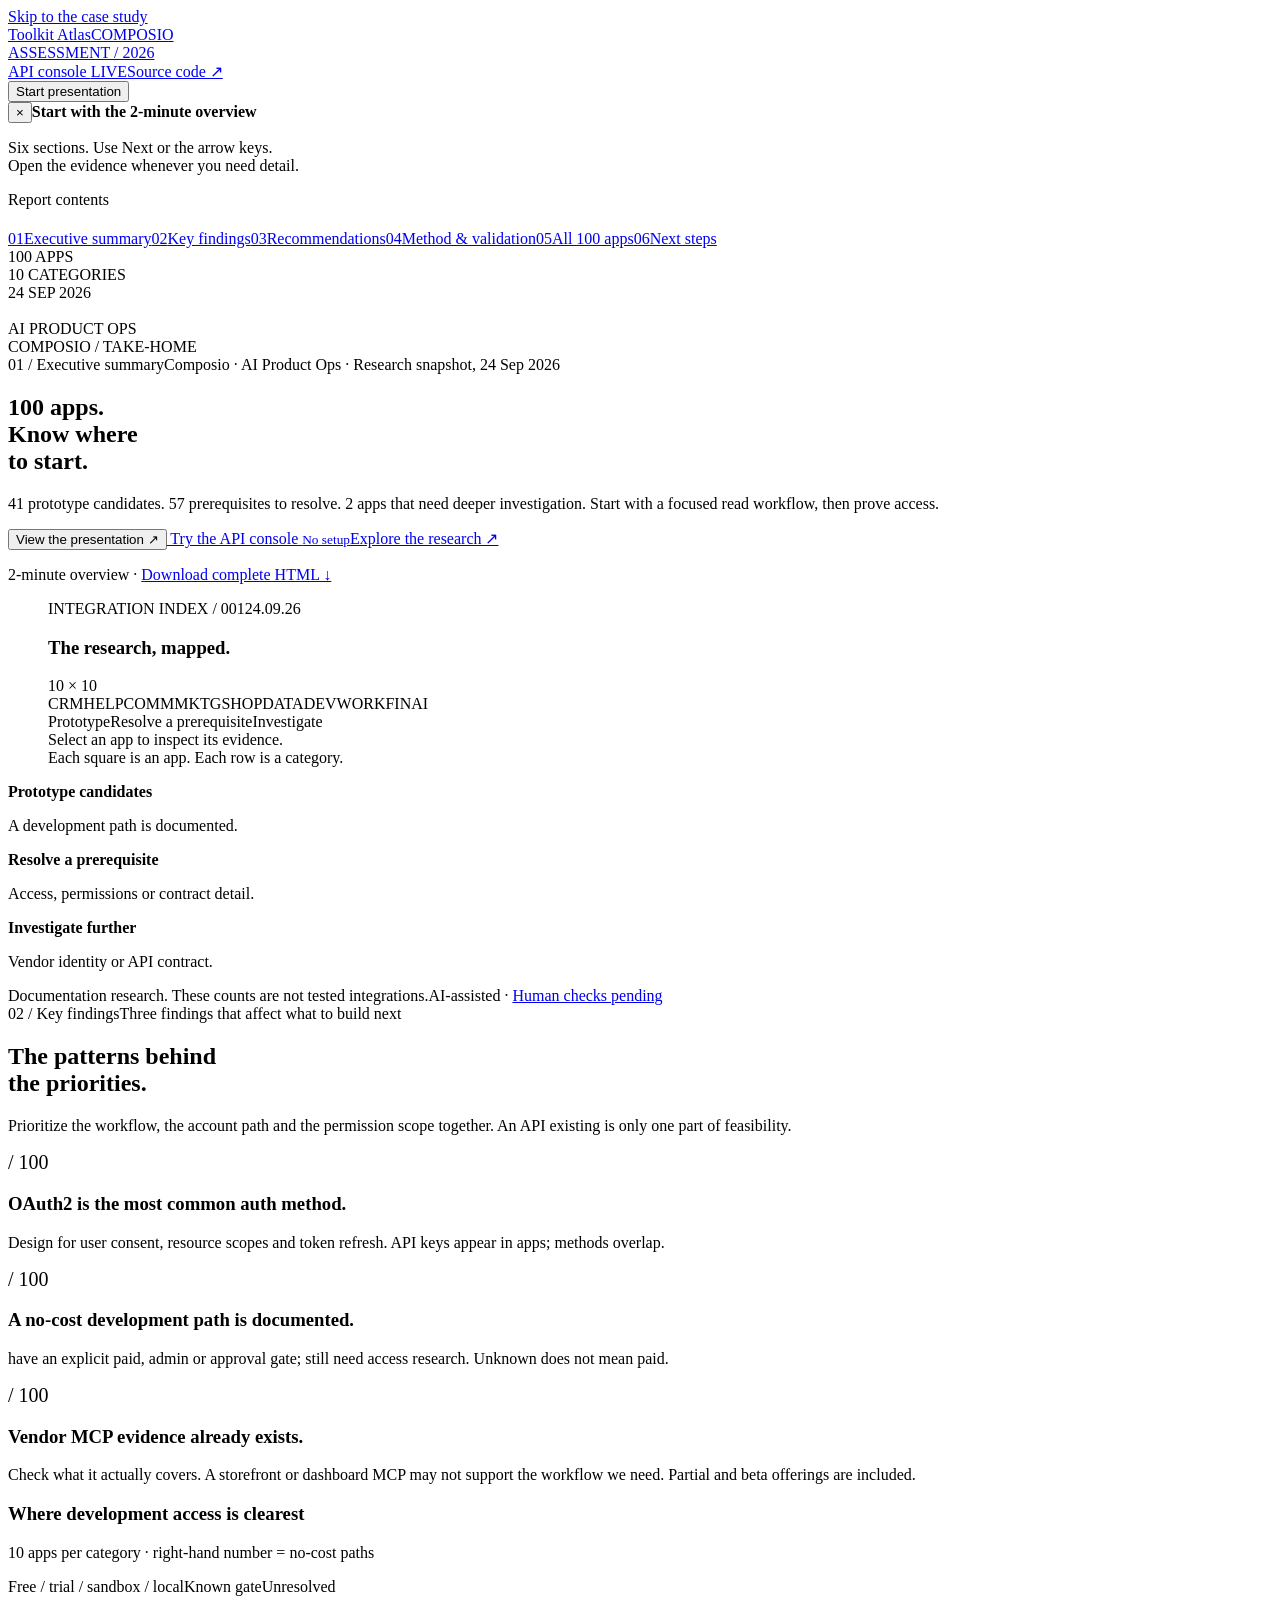
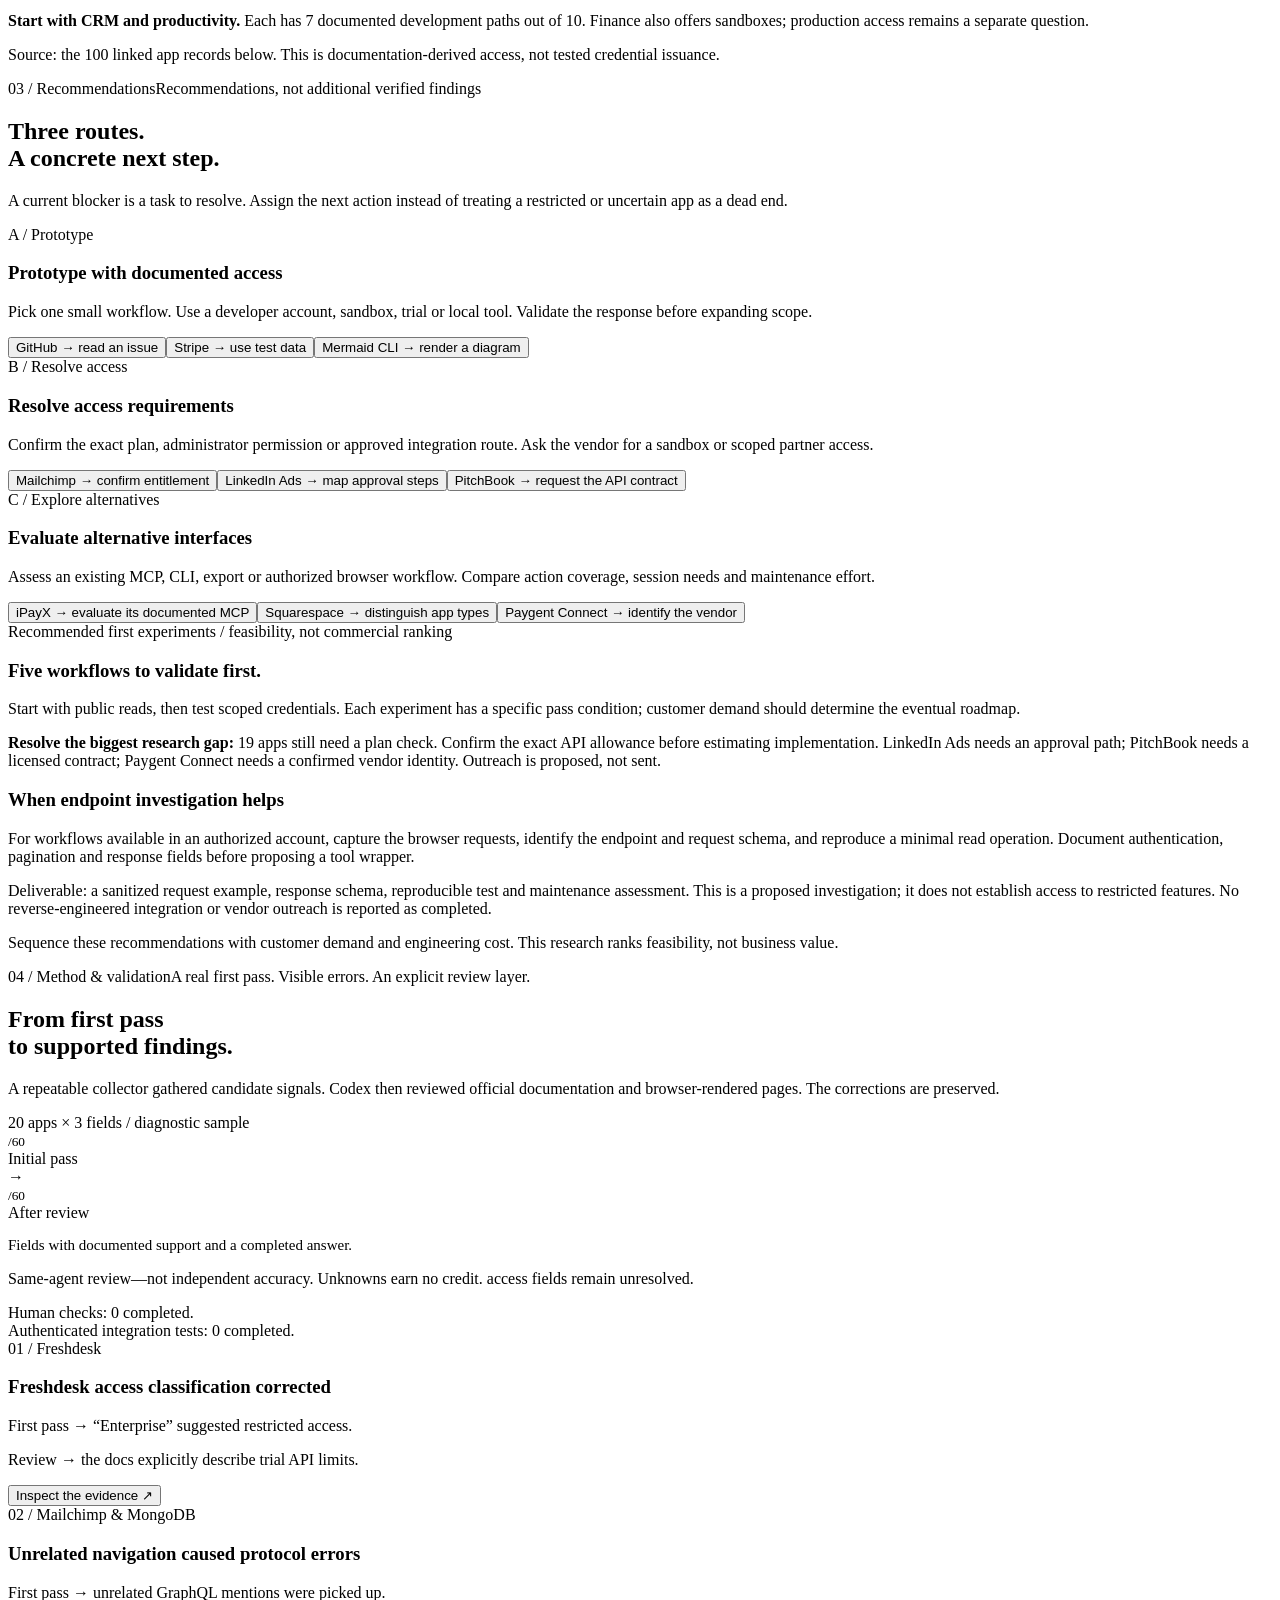
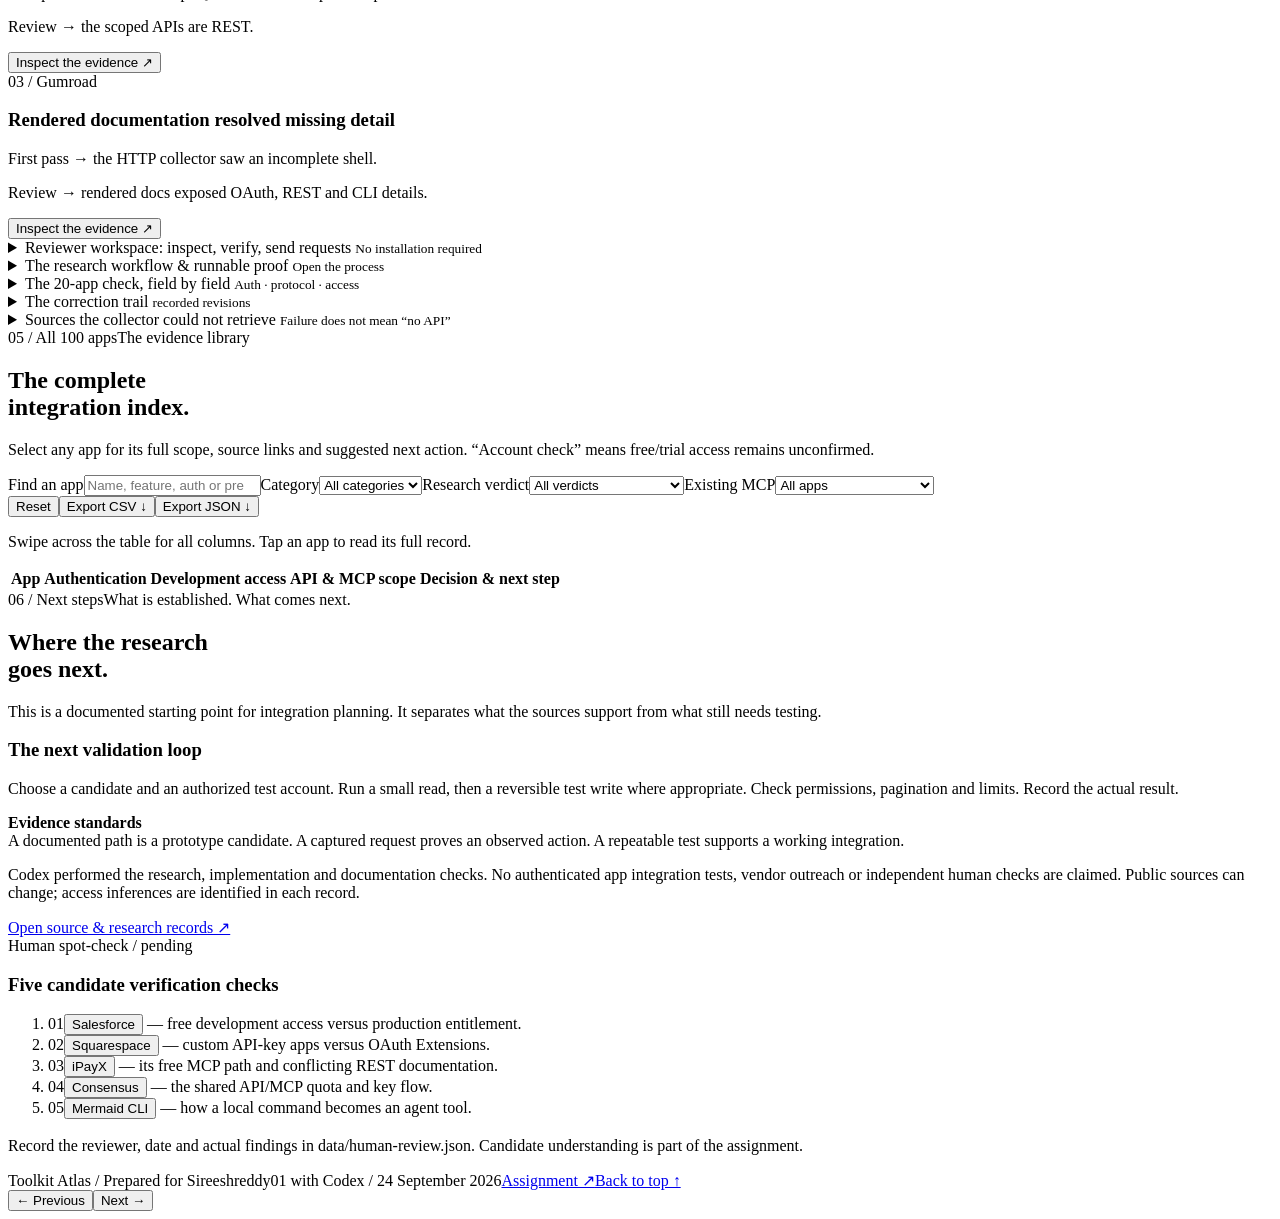
==== commit 03dbec10: "Add browser API console and traceable research pipeline" ====
--- a/site/template.html
+++ b/site/template.html
@@ -11,12 +11,12 @@
 </style></head>
 <body>
 <a class="skip" href="#brief">Skip to the case study</a>
-<header class="topbar"><a class="wordmark" href="#brief"><span class="mark" aria-hidden="true"><i></i><i></i><i></i><i></i></span>Toolkit Atlas<span class="top-meta">COMPOSIO<br>ASSESSMENT / 2026</span></a><div class="top-actions"><a class="small" href="#review-lab">Run checks here</a><a class="small source-link" href="https://github.com/Sireeshreddy01/composio-toolkit-atlas" target="_blank" rel="noopener">Source code ↗</a><div class="presentation-entry"><button class="solid" id="present" aria-pressed="false" aria-describedby="tourHint">Start presentation</button><div class="tour-hint" id="tourHint" role="note"><button id="dismissHint" aria-label="Dismiss presentation tip">×</button><strong>Start with the 2-minute overview</strong><p>Six sections. Use Next or the arrow keys.<br>Open the evidence whenever you need detail.</p></div></div></div></header>
+<header class="topbar"><a class="wordmark" href="#brief"><span class="mark" aria-hidden="true"><i></i><i></i><i></i><i></i></span>Toolkit Atlas<span class="top-meta">COMPOSIO<br>ASSESSMENT / 2026</span></a><div class="top-actions"><a class="small api-entry" href="#api-console" data-open-console>API console <span>LIVE</span></a><a class="small source-link" href="https://github.com/Sireeshreddy01/composio-toolkit-atlas" target="_blank" rel="noopener">Source code ↗</a><div class="presentation-entry"><button class="solid" id="present" aria-pressed="false" aria-describedby="tourHint">Start presentation</button><div class="tour-hint" id="tourHint" role="note"><button id="dismissHint" aria-label="Dismiss presentation tip">×</button><strong>Start with the 2-minute overview</strong><p>Six sections. Use Next or the arrow keys.<br>Open the evidence whenever you need detail.</p></div></div></div></header>
 <aside class="rail"><div class="kicker" style="margin-bottom:21px">Report contents</div><nav aria-label="Case study chapters"><a href="#brief" class="active"><span>01</span>Executive summary</a><a href="#findings"><span>02</span>Key findings</a><a href="#routes"><span>03</span>Recommendations</a><a href="#verification"><span>04</span>Method & validation</a><a href="#matrix"><span>05</span>All 100 apps</a><a href="#human-review"><span>06</span>Next steps</a></nav><div class="rail-foot">100 APPS<br>10 CATEGORIES<br>24 SEP 2026<br><br>AI PRODUCT OPS<br>COMPOSIO / TAKE-HOME</div></aside>
 <main>
 <section class="chapter selected" id="brief" data-title="Executive summary">
 <div class="chapter-label"><span class="kicker"><span class="index">01 /</span> Executive summary</span><span class="small">Composio · AI Product Ops · Research snapshot, 24 Sep 2026</span></div>
-<div class="hero-layout"><div class="hero-copy"><h1>100 apps.<br>Know where<br><span class="headline-accent">to start.</span></h1><p class="lead">Authentication. Access. API coverage. A researched view of what’s ready to prototype, what needs resolving, and the evidence behind each decision.</p><div class="hero-actions"><button class="solid" id="startOverview">View the presentation <span aria-hidden="true">↗</span></button><a href="#review-lab" class="outline">Try an example</a><a href="#matrix" class="text-link">Explore the research ↗</a></div><p class="hero-note">2-minute overview · 100 app records · Open-source research</p></div><figure class="atlas-figure"><div class="figure-header"><span class="mono">INTEGRATION INDEX / 001</span><span class="mono">24.09.26</span></div><div class="figure-title"><h3>The research, mapped.</h3><span>10 × 10</span></div><div class="matrix-art"><div class="category-codes" aria-hidden="true"><span>CRM</span><span>HELP</span><span>COMM</span><span>MKTG</span><span>SHOP</span><span>DATA</span><span>DEV</span><span>WORK</span><span>FIN</span><span>AI</span></div><div class="app-grid" id="appGrid" aria-label="100 researched apps, in assignment order"></div></div><div class="figure-key"><span><i class="swatch Build"></i>Prototype</span><span><i class="swatch Conditional"></i>Resolve a prerequisite</span><span><i class="swatch Investigate"></i>Investigate</span></div><figcaption><span class="figure-hover" id="mapCaption">Select an app to inspect its evidence.</span><br>Each square is an app. Each row is a category.</figcaption></figure></div>
+<div class="hero-layout"><div class="hero-copy"><h1>100 apps.<br>Know where<br><span class="headline-accent">to start.</span></h1><p class="lead">41 prototype candidates. 57 prerequisites to resolve. 2 apps that need deeper investigation. Start with a focused read workflow, then prove access.</p><div class="hero-actions"><button class="solid" id="startOverview">View the presentation <span aria-hidden="true">↗</span></button><a href="#api-console" class="outline console-cta" data-open-console><span class="live-dot" aria-hidden="true"></span> Try the API console <small>No setup</small></a><a href="#matrix" class="text-link">Explore the research ↗</a></div><p class="hero-note">2-minute overview · <a href="./index.html" download="Composio-Toolkit-Atlas.html">Download complete HTML ↓</a></p></div><figure class="atlas-figure"><div class="figure-header"><span class="mono">INTEGRATION INDEX / 001</span><span class="mono">24.09.26</span></div><div class="figure-title"><h3>The research, mapped.</h3><span>10 × 10</span></div><div class="matrix-art"><div class="category-codes" aria-hidden="true"><span>CRM</span><span>HELP</span><span>COMM</span><span>MKTG</span><span>SHOP</span><span>DATA</span><span>DEV</span><span>WORK</span><span>FIN</span><span>AI</span></div><div class="app-grid" id="appGrid" aria-label="100 researched apps, in assignment order"></div></div><div class="figure-key"><span><i class="swatch Build"></i>Prototype</span><span><i class="swatch Conditional"></i>Resolve a prerequisite</span><span><i class="swatch Investigate"></i>Investigate</span></div><figcaption><span class="figure-hover" id="mapCaption">Select an app to inspect its evidence.</span><br>Each square is an app. Each row is a category.</figcaption></figure></div>
 <div class="summary-band"><div class="summary-item"><strong id="statBuild"></strong><div><b>Prototype candidates</b><p>A development path is documented.</p></div></div><div class="summary-item"><strong id="statConditional"></strong><div><b>Resolve a prerequisite</b><p>Access, permissions or contract detail.</p></div></div><div class="summary-item"><strong id="statInvestigate"></strong><div><b>Investigate further</b><p>Vendor identity or API contract.</p></div></div></div>
 <div class="status-strip"><span>Documentation research. These counts are not tested integrations.</span><span>AI-assisted · <a href="#human-review">Human checks pending</a></span></div>
 </section>
@@ -29,24 +29,34 @@
 <div class="chapter-label"><span class="kicker"><span class="index">03 /</span> Recommendations</span><span class="small">Recommendations, not additional verified findings</span></div>
 <div class="section-title"><h2>Three routes.<br>A concrete next step.</h2><p class="small">A current blocker is a task to resolve. Assign the next action instead of treating a restricted or uncertain app as a dead end.</p></div>
 <div class="routes"><article class="route"><div class="kicker">A / Prototype</div><h3>Prototype with documented access</h3><p>Pick one small workflow. Use a developer account, sandbox, trial or local tool. Validate the response before expanding scope.</p><div class="route-examples"><button data-app="61">GitHub → read an issue</button><button data-app="81">Stripe → use test data</button><button data-app="98">Mermaid CLI → render a diagram</button></div></article><article class="route"><div class="kicker">B / Resolve access</div><h3>Resolve access requirements</h3><p>Confirm the exact plan, administrator permission or approved integration route. Ask the vendor for a sandbox or scoped partner access.</p><div class="route-examples"><button data-app="35">Mailchimp → confirm entitlement</button><button data-app="33">LinkedIn Ads → map approval steps</button><button data-app="90">PitchBook → request the API contract</button></div></article><article class="route"><div class="kicker">C / Explore alternatives</div><h3>Evaluate alternative interfaces</h3><p>Assess an existing MCP, CLI, export or authorized browser workflow. Compare action coverage, session needs and maintenance effort.</p><div class="route-examples"><button data-app="85">iPayX → evaluate its documented MCP</button><button data-app="46">Squarespace → distinguish app types</button><button data-app="84">Paygent Connect → identify the vendor</button></div></article></div>
-<div class="route-footer"><h3>Endpoint reverse engineering</h3><div><p>For workflows available in an authorized account, capture the browser requests, identify the endpoint and request schema, and reproduce a minimal read operation. Document authentication, pagination and response fields before proposing a tool wrapper.</p><p class="small">Deliverable: a sanitized request example, response schema, reproducible test and maintenance assessment. This is a proposed investigation; it does not establish access to restricted features. No reverse-engineered integration or vendor outreach is reported as completed.</p><p class="small">Sequence these recommendations with customer demand and engineering cost. This research ranks feasibility, not business value.</p></div></div>
+<div class="priority-block"><div class="kicker">Recommended first experiments / feasibility, not commercial ranking</div><h3>Five workflows to validate first.</h3><p>Start with public reads, then test scoped credentials. Each experiment has a specific pass condition; customer demand should determine the eventual roadmap.</p><div id="priorityList"></div><div class="callout"><strong>Resolve the biggest research gap:</strong> 19 apps still need a plan check. Confirm the exact API allowance before estimating implementation. LinkedIn Ads needs an approval path; PitchBook needs a licensed contract; Paygent Connect needs a confirmed vendor identity. Outreach is proposed, not sent.</div></div><div class="route-footer"><h3>When endpoint investigation helps</h3><div><p>For workflows available in an authorized account, capture the browser requests, identify the endpoint and request schema, and reproduce a minimal read operation. Document authentication, pagination and response fields before proposing a tool wrapper.</p><p class="small">Deliverable: a sanitized request example, response schema, reproducible test and maintenance assessment. This is a proposed investigation; it does not establish access to restricted features. No reverse-engineered integration or vendor outreach is reported as completed.</p><p class="small">Sequence these recommendations with customer demand and engineering cost. This research ranks feasibility, not business value.</p></div></div>
 </section>
 <section class="chapter" id="verification" data-title="Method & validation">
 <div class="chapter-label"><span class="kicker"><span class="index">04 /</span> Method & validation</span><span class="small">A real first pass. Visible errors. An explicit review layer.</span></div>
 <div class="section-title"><h2>From first pass<br>to supported findings.</h2><p class="small">A repeatable collector gathered candidate signals. Codex then reviewed official documentation and browser-rendered pages. The corrections are preserved.</p></div>
 <div class="proof-layout"><div class="scoreboard"><div class="kicker">20 apps × 3 fields / diagnostic sample</div><div class="scores"><div><strong id="beforeScore"></strong><small>/60</small><div class="score-label">Initial pass</div></div><span class="arrow">→</span><div><strong class="after" id="afterScore"></strong><small>/60</small><div class="score-label">After review</div></div></div><p style="font-size:15px">Fields with documented support and a completed answer.</p><p class="small">Same-agent review—not independent accuracy. Unknowns earn no credit. <span id="unresolvedFields"></span> access fields remain unresolved.</p><p class="small" style="margin:0">Human checks: 0 completed.<br>Authenticated integration tests: 0 completed.</p></div><div><article class="case"><div class="kicker">01 / Freshdesk</div><h3>Freshdesk access classification corrected</h3><p class="before">First pass → “Enterprise” suggested restricted access.</p><p class="after">Review → the docs explicitly describe trial API limits.</p><button data-app="13">Inspect the evidence ↗</button></article><article class="case"><div class="kicker">02 / Mailchimp & MongoDB</div><h3>Unrelated navigation caused protocol errors</h3><p class="before">First pass → unrelated GraphQL mentions were picked up.</p><p class="after">Review → the scoped APIs are REST.</p><button data-app="35">Inspect the evidence ↗</button></article><article class="case"><div class="kicker">03 / Gumroad</div><h3>Rendered documentation resolved missing detail</h3><p class="before">First pass → the HTTP collector saw an incomplete shell.</p><p class="after">Review → rendered docs exposed OAuth, REST and CLI details.</p><button data-app="48">Inspect the evidence ↗</button></article></div></div>
-<details class="fold lab" id="review-lab"><summary>Run checks and explore an example <small>No installation required</small></summary><div class="fold-content">
-<p class="lab-intro">Inspect how a finding changed, rerun checks against the embedded research, or send one live public API request. Each result states exactly what it demonstrates.</p>
-<div class="lab-tabs" role="group" aria-label="Reviewer tools"><button data-lab="example" aria-pressed="true" aria-controls="panel-example">1. Research example</button><button data-lab="checks" aria-pressed="false" aria-controls="panel-checks">2. Run dataset checks</button><button data-lab="live" aria-pressed="false" aria-controls="panel-live">3. Live API request</button></div>
+<details class="fold lab" id="review-lab"><summary>Reviewer workspace: inspect, verify, send requests <small>No installation required</small></summary><div class="fold-content">
+<p class="lab-intro">Everything needed to assess this submission is here. Replay the research, inspect the full automated run, check the saved dataset, and send actual public API requests. No installation or sign-in is needed.</p>
+<div class="lab-tabs" role="group" aria-label="Reviewer tools"><button data-lab="example" aria-pressed="true" aria-controls="panel-example">1. Research example</button><button data-lab="checks" aria-pressed="false" aria-controls="panel-checks">2. Run dataset checks</button><button data-lab="live" aria-pressed="false" aria-controls="panel-live">3. API console</button><button data-lab="pipeline" aria-pressed="false" aria-controls="panel-pipeline">4. Research run</button></div>
 <div id="panel-example"><div class="example-layout"><div class="example-steps" role="group" aria-label="Freshdesk research steps"><button data-step="0" aria-pressed="true">01 · Initial collection</button><button data-step="1" aria-pressed="false">02 · Source review</button><button data-step="2" aria-pressed="false">03 · Corrected record</button><button data-step="3" aria-pressed="false">04 · Implementation decision</button></div><div><div class="example-body" id="exampleBody" aria-live="polite"></div><div class="example-controls"><button class="outline" id="examplePrev">Previous step</button><button class="solid" id="exampleNext">Next step →</button></div></div></div></div>
 <div id="panel-checks" hidden><h3>Recalculate the saved research</h3><p class="lab-intro">Runs JavaScript locally against all 100 embedded records. Checks the dataset structure and recalculates the sample scores from initial predictions, reviewed records and the saved review rubric.</p><div class="lab-actions"><button class="solid" id="runChecks">Run dataset checks</button><button class="outline" id="downloadChecks" disabled>Download result</button></div><p class="run-status" id="checksStatus" role="status">Ready. No accounts, API keys or network access required.</p><div id="checksOutput"></div><p class="runtime-note">This checks reproducibility and internal consistency. It does not revisit vendor documentation or independently establish that a claim is true.</p><details class="source-code"><summary>View the code executed here</summary><pre id="checksCode"></pre></details></div>
-<div id="panel-live" hidden><h3>GitHub: read a public repository</h3><p class="lab-intro">Send a real, unauthenticated GET request for this project’s public repository. Inspect the returned fields, HTTP status and measured time. Nothing is written to GitHub.</p><p class="endpoint"><strong>GET</strong> https://api.github.com/repos/Sireeshreddy01/composio-toolkit-atlas</p><div class="lab-actions"><button class="solid" id="runLive">Send live request</button><button class="outline" id="downloadLive" disabled>Download result</button><button class="text-button" data-app="61">View GitHub research record</button></div><p class="run-status" id="liveStatus" role="status">Not run. Requires internet; browser restrictions and GitHub rate limits may prevent a response.</p><pre id="liveOutput" hidden></pre><p class="runtime-note">A successful result demonstrates this public read only. It does not test OAuth, private data, writes, all GitHub endpoints or the other 99 apps. Results are from your current browser run, separate from the research snapshot.</p><p class="small"><a href="https://docs.github.com/en/rest/repos/repos#get-a-repository" target="_blank" rel="noopener">Official endpoint documentation ↗</a> · <a href="https://docs.github.com/en/rest/using-the-rest-api/using-cors-and-jsonp-to-make-cross-origin-requests" target="_blank" rel="noopener">Browser access documentation ↗</a></p><details class="source-code"><summary>View the request code</summary><pre id="liveCode"></pre></details></div>
+<div id="panel-live" hidden><span id="api-console"></span>
+<div class="console-heading"><div><div class="kicker">Live / public GitHub REST API</div><h3>Make the request. Inspect the response.</h3></div><span class="console-badge">No setup · No API key</span></div>
+<p class="lab-intro">Choose an endpoint, edit the public repository and parameters, then send. The response below comes directly from GitHub.</p>
+<div class="request-editor"><div class="console-fields"><label for="requestPreset">Endpoint<select id="requestPreset" aria-label="Endpoint"><option value="repo">Repository details</option><option value="issues">Issues & pull requests</option><option value="branches">Branches</option><option value="languages">Languages</option><option value="contributors">Contributors</option><option value="readme">README metadata</option></select></label><label for="requestOwner">Owner<input id="requestOwner" value="Sireeshreddy01" autocomplete="off" spellcheck="false"></label><label for="requestRepo">Repository<input id="requestRepo" value="composio-toolkit-atlas" autocomplete="off" spellcheck="false"></label></div>
+<label class="query-label">Query parameters <span class="small">Edit JSON. List endpoints accept page and per_page (1–100).</span><textarea aria-label="Query parameters" id="requestParams" rows="3" spellcheck="false">{}</textarea></label>
+<div class="endpoint request-bar"><strong>GET</strong><code id="requestUrl"></code></div>
+<p id="requestValidation" role="status" class="small">Ready.</p><div class="lab-actions"><button class="solid" id="runLive">Send request ↗</button><button class="outline" id="cancelLive" disabled>Cancel</button><button class="outline" id="copyCurl">Copy cURL</button><button class="outline" id="downloadLive" disabled>Download result</button></div>
+</div><p class="run-status" id="liveStatus" role="status">Not run. Sending a request requires internet and is subject to GitHub’s public rate limit.</p>
+<div class="response-panel" id="responsePanel" hidden><div class="response-meta" id="responseMeta"></div><div class="response-tabs" role="group" aria-label="Response views"><button data-response="body" aria-pressed="true">Body</button><button data-response="headers" aria-pressed="false">Headers</button><button data-response="request" aria-pressed="false">Request</button></div><pre id="liveOutput" tabindex="0" aria-label="API response"></pre></div>
+<p class="runtime-note">Six public read endpoints. Requests stay in this browser tab; no credentials are collected. This does not demonstrate OAuth, private data, writes or other vendors’ APIs. An empty list can be a valid response. Errors and rate limits are shown as received.</p><p class="small"><a href="https://docs.github.com/en/rest/repos/repos#get-a-repository" target="_blank" rel="noopener">GitHub endpoint documentation ↗</a> · <button class="text-button" data-app="61">Open the GitHub research record</button></p><details class="source-code"><summary>View the request implementation</summary><pre id="liveCode"></pre></details></div>
+<div id="panel-pipeline" hidden><div class="kicker">Recorded execution / inspect without installing</div><h3>Inspect the execution, claim by claim.</h3><p class="lab-intro">Public source collection → structured extraction → a second AI verification pass → citation binding → conservative decisions. This viewer loads the actual saved output; it does not pretend to run a new model in your browser.</p><div id="pipelineSummary"></div><label class="query-label">Inspect an app<select id="pipelineApp" aria-label="Inspect a research app"></select></label><div id="pipelineRecord"></div><div class="lab-actions"><button class="outline" id="downloadRun">Download complete run</button></div><details class="source-code"><summary>A real improvement in the research process</summary><div id="retrievalIteration"></div></details><p class="runtime-note">Same-model verification is not independent accuracy. A matched citation proves text occurs in a source, not that a claim is true. The automated pass uses previously discovered source URLs and can miss browser-rendered content; disagreements stay visible alongside the richer reviewed dataset. A fresh full run uses the supplied Python runner and a signed-in Codex CLI. Reviewing this submitted run needs neither.</p></div>
 </div></details>
-<details class="fold" id="workflow"><summary>The research workflow & runnable proof <small>Open the process</small></summary><div class="fold-content"><div class="pipeline"><article><b>01</b><h3>Fix the set</h3><p>100 names, 10 categories. Select two apps per category for a diagnostic sample.</p></article><article><b>02</b><h3>Collect</h3><p>Python fetches public docs, timestamps and hashes. Keyword predictions are a weak baseline.</p></article><article><b>03</b><h3>Research</h3><p>Codex interprets vendor docs, account paths, API resources and MCP scope.</p></article><article><b>04</b><h3>Challenge</h3><p>Recheck the sample. Use browser rendering for incomplete pages. Preserve real corrections.</p></article><article><b>05</b><h3>Publish</h3><p>Validate the dataset, calculate patterns, build this page and export CSV/JSON.</p></article></div><div class="reproduce"><div><p><strong id="initialFetch"></strong>/100 seed URLs fetched successfully in <strong id="initialTime"></strong> seconds. That is HTTP collection time only.</p><p>The source ledger contains <strong id="sourceTotal"></strong> cited URLs: <strong id="sourceOk"></strong> returned HTTP 200 and <strong id="sourceFail"></strong> failed or were blocked. HTTP 200 does not prove the page’s claims.</p><p class="small">The script does not autonomously verify facts. Repeating semantic review requires a browsing-capable agent and the included research prompt. No Composio SDK implementation is claimed.</p></div><div><pre>git clone https://github.com/Sireeshreddy01/composio-toolkit-atlas.git
+<details class="fold" id="workflow"><summary>The research workflow & runnable proof <small>Open the process</small></summary><div class="fold-content"><div class="pipeline"><article><b>01</b><h3>Fix the set</h3><p>100 names, 10 categories. Select two apps per category for a diagnostic sample.</p></article><article><b>02</b><h3>Collect</h3><p>Python fetches public docs, timestamps and hashes. Keyword predictions are a weak baseline.</p></article><article><b>03</b><h3>Research</h3><p>Codex interprets vendor docs, account paths, API resources and MCP scope.</p></article><article><b>04</b><h3>Challenge</h3><p>Recheck the sample. Use browser rendering for incomplete pages. Preserve real corrections.</p></article><article><b>05</b><h3>Publish</h3><p>Validate the dataset, calculate patterns, build this page and export CSV/JSON.</p></article></div><div class="reproduce"><div><p><strong id="initialFetch"></strong>/100 seed URLs fetched successfully in <strong id="initialTime"></strong> seconds. That is HTTP collection time only.</p><p>The source ledger contains <strong id="sourceTotal"></strong> cited URLs: <strong id="sourceOk"></strong> returned HTTP 200 and <strong id="sourceFail"></strong> failed or were blocked. HTTP 200 does not prove the page’s claims.</p><p class="small">The new runner automates collection, structured extraction, a second AI check and exact citation binding. Browser research remains a separate recovery step for dynamic pages. No Composio SDK or Composio MCP execution is claimed. Inspect the recorded run in the reviewer workspace; local instructions are optional for reproducing a fresh run.</p></div><div><pre>git clone https://github.com/Sireeshreddy01/composio-toolkit-atlas.git
 cd composio-toolkit-atlas
 python3 run.py            # rebuild saved research
-python3 run.py --refresh  # collect new candidate signals
-python3 -m http.server 8000</pre><p class="small" style="margin-top:14px"><a href="https://github.com/Sireeshreddy01/composio-toolkit-atlas/blob/main/README.md" target="_blank" rel="noopener">Full run instructions ↗</a> · No API keys needed for the collector.</p></div></div></div></details>
+python3 run.py --research # new semantic research + verification
+python3 -m http.server 8000</pre><p class="small" style="margin-top:14px"><a href="https://github.com/Sireeshreddy01/composio-toolkit-atlas/blob/main/README.md" target="_blank" rel="noopener">Full run instructions ↗</a> · Frozen output needs Python only. Fresh semantic research also requires a signed-in Codex CLI.</p></div></div></div></details>
 <details class="fold"><summary>The 20-app check, field by field <small>Auth · protocol · access</small></summary><div class="fold-content"><p class="small">Seed 20260924; two apps per category selected before the written review. Auth earns credit for at least one supported method, not exhaustive coverage. REST-family includes HTTP resource APIs. MCP, breadth and buildability are outside this score. Do not generalize it to all 100 apps.</p><div id="auditList"></div></div></details>
 <details class="fold"><summary>The correction trail <small><span id="revisionCount"></span> recorded revisions</small></summary><div class="fold-content"><p class="small">Actual changes after the first enriched draft. The keyword baseline is stored separately and remains unchanged.</p><div id="changeList"></div></div></details>
 <details class="fold"><summary>Sources the collector could not retrieve <small>Failure does not mean “no API”</small></summary><div class="fold-content" id="sourceFailures"></div></details>
@@ -79,17 +89,17 @@
 el('category').insertAdjacentHTML('beforeend',categories.map(c=>`<option>${esc(c)}</option>`).join(''));
 el('categoryBars').innerHTML=categories.map(c=>{const a=D.rows.filter(r=>r.category===c&&r.access_group==='Self-serve').length,b=D.rows.filter(r=>r.category===c&&r.access_group==='Gated').length,u=10-a-b;return`<div class="chart-row"><span>${esc(c)}</span><div class="chart-track" role="img" aria-label="${esc(c)}: ${a} no-cost paths, ${b} known gates, ${u} unresolved"><span class="self" style="flex:${a}"></span><span class="gate" style="flex:${b}"></span><span class="unknown" style="flex:${u}"></span></div><span>${a}</span></div>`}).join('');
 function links(urls){return urls.map((u,i)=>`<a href="${esc(u)}" target="_blank" rel="noopener">${i+1}. ${esc(new URL(u).hostname+new URL(u).pathname)}</a>`).join('')}
-function openApp(id){const r=D.rows.find(x=>x.id===Number(id));if(!r)return;put('detailCategory',`${String(r.id).padStart(2,'0')} / ${r.category}`);el('detailBody').innerHTML=`<span class="pill ${r.verdict}">${label[r.verdict]}</span><h2 id="detailTitle">${esc(r.app)}</h2><p>${esc(r.description)}</p><div class="detail-columns"><div><h3>Authentication</h3><p>${esc(r.auth.join(' · '))}</p><h3>Development access · ${esc(r.access)}</h3><p>${esc(r.access_detail)}</p></div><div><h3>API surface</h3><p>${esc(r.surface)}</p><h3>Existing MCP</h3><p>${r.mcp?`<a href="${esc(r.mcp.url)}" target="_blank" rel="noopener">${esc(r.mcp.kind)} ↗</a> — ${esc(r.mcp.scope)}`:'Not established in the checked sources. This is not proof of absence.'}</p></div></div><h3>What changes the decision</h3><p>${esc(r.note)}</p><p class="small">Current prerequisite: ${esc(r.blocker==='None'?'no blocking development gate identified in documentation':r.blocker)}.</p><div class="detail-next"><h3>Suggested next action</h3><p>${esc(r.next_action)}</p>${r.alternative_action?`<h3>Endpoint investigation</h3><p>${esc(r.alternative_action)}</p>`:""}<p class="small">Recommendation based on this research; not a completed test or a confirmed workaround.</p></div><h3>Primary-source evidence</h3><div class="sources">${r.sources.length?links(r.sources):'Exact vendor identity remains unresolved; no source was invented.'}</div><p class="small" style="margin-top:20px">Reviewed 24 September 2026 · documentation evidence · no authenticated integration test claimed</p>`;el('appDialog').showModal()}
+function openApp(id){const r=D.rows.find(x=>x.id===Number(id));if(!r)return;put('detailCategory',`${String(r.id).padStart(2,'0')} / ${r.category}`);el('detailBody').innerHTML=`<span class="pill ${r.verdict}">${label[r.verdict]}</span><h2 id="detailTitle">${esc(r.app)}</h2><p>${esc(r.description)}</p><div class="detail-columns"><div><h3>Authentication</h3><p>${esc(r.auth.join(' · '))}</p><h3>Development access · ${esc(r.access)}</h3><p>${esc(r.access_detail)}</p></div><div><h3>API surface</h3><p>${esc(r.surface)}</p><h3>Existing MCP</h3><p>${r.mcp?`<a href="${esc(r.mcp.url)}" target="_blank" rel="noopener">${esc(r.mcp.kind)} ↗</a> — ${esc(r.mcp.scope)}`:'Not established in the checked sources. This is not proof of absence.'}</p></div></div><h3>What changes the decision</h3><p>${esc(r.note)}</p><p class="small">Current prerequisite: ${esc(r.blocker==='None'?'no blocking development gate identified in documentation':r.blocker)}.</p><div class="detail-next"><h3>Proposed workflow</h3><p>${esc(r.workflow)}</p><h3>Next action</h3><p>${esc(r.next_action)}</p><h3>Pass condition</h3><p>${esc(r.success_criterion)}</p>${r.alternative_action?`<h3>Alternative or follow-up route</h3><p>${esc(r.alternative_action)}</p>`:""}<p class="small">Recommendation based on this research; not a completed test or a confirmed workaround.</p></div><h3>Primary-source evidence</h3><div class="sources">${r.sources.length?links(r.sources):'Exact vendor identity remains unresolved; no source was invented.'}</div><p class="small" style="margin-top:20px">Reviewed 24 September 2026 · documentation evidence · no authenticated integration test claimed</p>`;el('appDialog').showModal()}
 document.addEventListener('click',e=>{const b=e.target.closest('[data-app]');if(b)openApp(b.dataset.app)});el('closeDialog').onclick=()=>el('appDialog').close();el('appDialog').addEventListener('click',e=>{if(e.target===el('appDialog')&&e.clientX!==0){const b=el('appDialog').getBoundingClientRect();if(e.clientX<b.left||e.clientX>b.right||e.clientY<b.top||e.clientY>b.bottom)el('appDialog').close()}});
 const marks=v=>v.map((x,i)=>`${['Auth','Protocol','Access'][i]}: ${x?'supported':'unresolved / unsupported'}`).join(' · ');
 el('auditList').innerHTML=D.audit.checks.map(c=>`<details class="audit-row"><summary><strong>${esc(c.app)}</strong><span>${c.before.filter(Boolean).length}/3 → ${c.after.filter(Boolean).length}/3</span></summary><div class="audit-body"><p>${esc(c.finding)}</p><p>Method: ${esc(c.method)}</p><p>Initial: ${esc(Object.values(c.initial).join(' / '))}</p><p>Reviewed: ${esc(c.auth.join(', '))} / ${esc(c.surface)} / ${esc(c.access)}</p><p>${marks(c.after)}</p><div class="sources">${links(c.sources)}</div></div></details>`).join('');
 el('changeList').innerHTML=D.revisions.map(c=>`<details class="audit-row"><summary>${esc(D.rows.find(r=>r.id===c.id).app)}<span>${esc(c.method)}</span></summary><div class="audit-body"><p>${esc(c.reason)}</p><p><strong>Before:</strong> ${esc(JSON.stringify(c.before))}</p><p><strong>After:</strong> ${esc(JSON.stringify(c.after))}</p></div></details>`).join('');
 el('sourceFailures').innerHTML=D.source_checks.filter(s=>s.status!==200).map(s=>`<div class="audit-row audit-body"><a href="${esc(s.url)}" target="_blank" rel="noopener">${esc(s.url)}</a><p>${esc(s.error||s.status)} · ${esc(s.checked_at)}</p></div>`).join('');
 let filtered=D.rows;
-function render(){const q=el('search').value.trim().toLowerCase(),cat=el('category').value,v=el('verdict').value,m=el('mcpFilter').value;filtered=D.rows.filter(r=>(!q||JSON.stringify(r).toLowerCase().includes(q))&&(!cat||r.category===cat)&&(!v||r.verdict===v)&&(!m||(m==='yes'?!!r.mcp:!r.mcp)));put('resultCount',`${filtered.length} / 100 apps · documentation-based findings`);el('empty').hidden=filtered.length>0;el('rows').innerHTML=filtered.map(r=>`<tr id="app-${r.id}"><td><span class="id-label">${String(r.id).padStart(2,'0')} / ${esc(r.category)}</span><button class="app-button" data-app="${r.id}">${esc(r.app)} ↗</button><small>${esc(r.description)}</small><button class="text-button" data-app="${r.id}">${r.sources.length} sources & full record</button></td><td>${r.auth.map(a=>`<span class="pill">${esc(a)}</span>`).join('')}</td><td>${esc(r.access)}<small>${esc(r.access_detail)}</small></td><td>${esc(r.surface)}<small>${r.mcp?`MCP: ${esc(r.mcp.kind)} · ${esc(r.mcp.scope)}`:'MCP: not established'}</small></td><td><span class="pill ${r.verdict}">${label[r.verdict]}</span><div class="next-action">${esc(r.next_action)}</div>${r.alternative_action?`<button class="text-button" style="margin-top:10px" data-app="${r.id}">Endpoint investigation plan ↗</button>`:""}</td></tr>`).join('')}
+function render(){const q=el('search').value.trim().toLowerCase(),cat=el('category').value,v=el('verdict').value,m=el('mcpFilter').value;filtered=D.rows.filter(r=>(!q||JSON.stringify(r).toLowerCase().includes(q))&&(!cat||r.category===cat)&&(!v||r.verdict===v)&&(!m||(m==='yes'?!!r.mcp:!r.mcp)));put('resultCount',`${filtered.length} / 100 apps · documentation-based findings`);el('empty').hidden=filtered.length>0;el('rows').innerHTML=filtered.map(r=>`<tr id="app-${r.id}"><td><span class="id-label">${String(r.id).padStart(2,'0')} / ${esc(r.category)}</span><button class="app-button" data-app="${r.id}">${esc(r.app)} ↗</button><small>${esc(r.description)}</small><button class="text-button" data-app="${r.id}">${r.sources.length} sources & full record</button></td><td>${r.auth.map(a=>`<span class="pill">${esc(a)}</span>`).join('')}</td><td>${esc(r.access)}<small>${esc(r.access_detail)}</small></td><td>${esc(r.surface)}<small>${r.mcp?`MCP: ${esc(r.mcp.kind)} · ${esc(r.mcp.scope)}`:'MCP: not established'}</small></td><td><span class="pill ${r.verdict}">${label[r.verdict]}</span><div class="next-action">${esc(r.next_action)}</div>${r.alternative_action?`<button class="text-button" style="margin-top:10px" data-app="${r.id}">Workflow & pass condition ↗</button>`:""}</td></tr>`).join('')}
 ['search','category','verdict','mcpFilter'].forEach(id=>el(id).addEventListener(id==='search'?'input':'change',render));el('reset').onclick=()=>{['search','category','verdict','mcpFilter'].forEach(id=>el(id).value='');render()};
 function download(name,text,type){const u=URL.createObjectURL(new Blob([text],{type})),a=document.createElement('a');a.href=u;a.download=name;a.click();setTimeout(()=>URL.revokeObjectURL(u),1000)}
-el('json').onclick=()=>download('toolkit-atlas.json',JSON.stringify({...D,rows:filtered},null,2),'application/json');el('csv').onclick=()=>{const fields=['id','app','category','description','auth','access','access_detail','surface','verdict','blocker','next_action','alternative_action','note','sources','mcp_kind','mcp_scope','mcp_url'];const quote=x=>'"'+String(x??'').replace(/"/g,'""')+'"';const rows=filtered.map(r=>({...r,auth:r.auth.join('; '),sources:r.sources.join('; '),mcp_kind:r.mcp?.kind||'',mcp_scope:r.mcp?.scope||'',mcp_url:r.mcp?.url||''}));download('toolkit-atlas.csv',[fields.map(quote).join(','),...rows.map(r=>fields.map(f=>quote(r[f])).join(','))].join('\r\n'),'text/csv;charset=utf-8')};
+el('json').onclick=()=>download('toolkit-atlas.json',JSON.stringify({...D,rows:filtered},null,2),'application/json');el('csv').onclick=()=>{const fields=['id','app','category','description','auth','access','access_detail','surface','verdict','blocker','workflow','next_action','success_criterion','alternative_action','note','sources','mcp_kind','mcp_scope','mcp_url'];const quote=x=>'"'+String(x??'').replace(/"/g,'""')+'"';const rows=filtered.map(r=>({...r,auth:r.auth.join('; '),sources:r.sources.join('; '),mcp_kind:r.mcp?.kind||'',mcp_scope:r.mcp?.scope||'',mcp_url:r.mcp?.url||''}));download('toolkit-atlas.csv',[fields.map(quote).join(','),...rows.map(r=>fields.map(f=>quote(r[f])).join(','))].join('\r\n'),'text/csv;charset=utf-8')};
 const chapters=[...document.querySelectorAll('.chapter')],nav=[...document.querySelectorAll('.rail nav a')];let current=0,present=false;
 function selectChapter(n,scroll=true){current=Math.max(0,Math.min(chapters.length-1,n));chapters.forEach((s,i)=>s.classList.toggle('selected',i===current));nav.forEach((a,i)=>{a.classList.toggle('active',i===current);if(i===current)a.setAttribute('aria-current','location');else a.removeAttribute('aria-current')});put('slideCount',`${String(current+1).padStart(2,'0')} / 06 · ${chapters[current].dataset.title}`);el('prev').disabled=current===0;el('next').disabled=current===chapters.length-1;if(scroll)chapters[current].scrollIntoView({behavior:present?'instant':'smooth'})}
 el('present').onclick=()=>{present=!present;document.body.classList.toggle('present',present);el('present').setAttribute('aria-pressed',String(present));put('present',present?'Exit presentation':'Start presentation');dismissTour();selectChapter(current)};
@@ -161,39 +171,96 @@
  }catch(error){checksResult=null;el('downloadChecks').disabled=true;el('checksOutput').textContent='';put('checksStatus','Check could not complete: '+error.message)}
 };
 el('downloadChecks').onclick=()=>{if(checksResult)download('toolkit-atlas-checks.json',JSON.stringify(checksResult,null,2),'application/json')};
-async function requestPublicRepository(){
- const endpoint='https://api.github.com/repos/Sireeshreddy01/composio-toolkit-atlas';
- const controller=new AbortController(),timer=setTimeout(()=>controller.abort(),20000),started=performance.now();
- const result={kind:'Live public API read',endpoint,method:'GET',authentication:'None',started_at:new Date().toISOString(),http_status:null,passed:false};
+const REQUEST_PRESETS={
+ repo:{path:'',params:{},allowed:[],shape:'repository'},
+ issues:{path:'/issues',params:{state:'all',per_page:5,page:1},allowed:['state','per_page','page'],shape:'list'},
+ branches:{path:'/branches',params:{per_page:5,page:1},allowed:['per_page','page'],shape:'list'},
+ languages:{path:'/languages',params:{},allowed:[],shape:'object'},
+ contributors:{path:'/contributors',params:{per_page:5,page:1},allowed:['per_page','page'],shape:'list'},
+ readme:{path:'/readme',params:{},allowed:['ref'],shape:'readme'}
+};
+function buildPublicRequest(preset,owner,repo,parameterText){
+ const spec=REQUEST_PRESETS[preset];if(!spec)throw new Error('Choose a supported endpoint.');
+ owner=owner.trim();repo=repo.trim();
+ if(!/^[A-Za-z0-9][A-Za-z0-9-]{0,38}$/.test(owner))throw new Error('Enter a valid GitHub user or organization.');
+ if(!/^[A-Za-z0-9_.-]{1,100}$/.test(repo)||/^\.{1,2}$/.test(repo))throw new Error('Enter a repository name, without a URL.');
+ let params;try{params=JSON.parse(parameterText)}catch(e){throw new Error('Query parameters must be valid JSON, for example {"per_page": 5, "page": 1}.')}
+ if(!params||Array.isArray(params)||typeof params!=='object')throw new Error('Query parameters must be a JSON object.');
+ const url=new URL(`https://api.github.com/repos/${encodeURIComponent(owner)}/${encodeURIComponent(repo)}${spec.path}`);
+ for(const [key,value]of Object.entries(params)){
+  if(!spec.allowed.includes(key))throw new Error(`“${key}” is not supported for this endpoint.`);
+  if((key==='page'||key==='per_page')&&(!Number.isInteger(value)||value<1||(key==='per_page'&&value>100)||value>10000))throw new Error(`${key} must be a positive integer${key==='per_page'?' up to 100':''}.`);
+  if(key==='state'&&!['open','closed','all'].includes(value))throw new Error('state must be open, closed or all.');
+  if(key==='ref'&&(typeof value!=='string'||value.length>200||!value.trim()))throw new Error('ref must be a nonempty branch or commit, up to 200 characters.');
+  url.searchParams.set(key,String(value));
+ }
+ return{endpoint:url.href,method:'GET',headers:{Accept:'application/vnd.github+json'},preset,expected:spec.shape,repository:owner+'/'+repo};
+}
+async function sendPublicRequest(request,externalSignal){
+ const url=new URL(request.endpoint);
+ if(url.origin!=='https://api.github.com'||!/^\/repos\/[^/]+\/[^/]+(?:\/(?:issues|branches|languages|contributors|readme))?$/.test(url.pathname)||url.username||url.password)throw new Error('Only the supported public GitHub repository endpoints are allowed.');
+ const controller=new AbortController();let timedOut=false;
+ const cancel=()=>controller.abort();if(externalSignal?.aborted)cancel();else externalSignal?.addEventListener('abort',cancel,{once:true});
+ const timer=setTimeout(()=>{timedOut=true;controller.abort()},20000),started=performance.now();
+ const result={kind:'Live public API read',request:{url:request.endpoint,method:'GET',headers:request.headers},started_at:new Date().toISOString(),http_status:null,passed:false,headers:{},body:null};
  try{
-  const response=await fetch(endpoint,{method:'GET',headers:{Accept:'application/vnd.github+json'},credentials:'omit',cache:'no-store',referrerPolicy:'no-referrer',signal:controller.signal});
-  result.http_status=response.status;
-  result.rate_limit_remaining=response.headers.get('x-ratelimit-remaining');
-  const body=await response.json();
-  if(!response.ok)throw new Error(`GitHub returned HTTP ${response.status}: ${body.message||response.statusText}`);
-  result.response={id:body.id,full_name:body.full_name,private:body.private,default_branch:body.default_branch,html_url:body.html_url,description:body.description};
-  result.passed=response.status===200&&typeof body.id==='number'&&body.full_name==='Sireeshreddy01/composio-toolkit-atlas'&&body.private===false;
-  if(!result.passed)result.error='Response did not match the expected public repository schema.';
- }catch(error){result.error=error.name==='AbortError'?'Timed out after 20 seconds. No successful result is claimed.':error.message;}
- finally{clearTimeout(timer);result.elapsed_ms=Math.round(performance.now()-started);result.completed_at=new Date().toISOString();}
- result.scope='One unauthenticated public repository read. No OAuth, private data, write operations or other endpoints tested.';
+  const response=await fetch(request.endpoint,{method:'GET',headers:request.headers,credentials:'omit',cache:'no-store',referrerPolicy:'no-referrer',signal:controller.signal});
+  result.http_status=response.status;response.headers.forEach((v,k)=>{result.headers[k]=v});
+  const raw=await response.text();result.response_bytes=new TextEncoder().encode(raw).length;
+  try{result.body=JSON.parse(raw)}catch(e){result.body=raw}
+  if(!response.ok){result.error=`HTTP ${response.status}: ${result.body?.message||response.statusText}`;return result}
+  if(response.status===204){result.passed=true;result.validation='Valid empty HTTP response.';return result}
+  const b=result.body;const object=b&&typeof b==='object'&&!Array.isArray(b);
+  const valid=request.expected==='repository'?object&&typeof b.id==='number'&&b.full_name?.toLowerCase()===request.repository.toLowerCase()&&b.private===false:request.expected==='list'?Array.isArray(b):request.expected==='readme'?object&&typeof b.sha==='string'&&typeof b.path==='string':object&&Object.values(b).every(v=>typeof v==='number');
+  result.passed=!!valid;result.validation=valid?'HTTP success; expected top-level response shape confirmed.':'HTTP success, but the response did not match the selected endpoint shape.';
+  if(!valid)result.error=result.validation;
+ }catch(error){result.error=error.name==='AbortError'?(timedOut?'Timed out after 20 seconds.':'Request cancelled.'):(error.message||String(error));}
+ finally{clearTimeout(timer);externalSignal?.removeEventListener('abort',cancel);result.elapsed_ms=Math.round(performance.now()-started);result.completed_at=new Date().toISOString();}
  return result;
 }
-el('liveCode').textContent=requestPublicRepository.toString();
+let activeRequest=null,responseView='body';
+function editorRequest(){return buildPublicRequest(el('requestPreset').value,el('requestOwner').value,el('requestRepo').value,el('requestParams').value)}
+function previewRequest(){try{const r=editorRequest();put('requestUrl',r.endpoint);put('requestValidation','Authentication: none · Accept: application/vnd.github+json');el('runLive').disabled=!!activeRequest;el('copyCurl').disabled=false;return r}catch(e){put('requestUrl','Correct the request fields to continue.');put('requestValidation',e.message);el('runLive').disabled=true;el('copyCurl').disabled=true;return null}}
+function displayResponse(){if(!liveResult)return;const value=responseView==='body'?liveResult.body:responseView==='headers'?liveResult.headers:liveResult.request;put('liveOutput',value===null?(liveResult.error||'No response body.'):(typeof value==='string'?value:JSON.stringify(value,null,2)))}
+el('requestPreset').onchange=()=>{el('requestParams').value=JSON.stringify(REQUEST_PRESETS[el('requestPreset').value].params,null,2);previewRequest()};
+['requestOwner','requestRepo','requestParams'].forEach(id=>el(id).addEventListener('input',previewRequest));
+el('liveCode').textContent=buildPublicRequest.toString()+'\n\n'+sendPublicRequest.toString();
 el('runLive').onclick=async()=>{
- el('runLive').disabled=true;el('downloadLive').disabled=true;liveResult=null;el('liveOutput').hidden=true;
- put('liveStatus','Request in progress… Waiting for an actual response from GitHub (20-second timeout).');
+ const request=previewRequest();if(!request)return;
+ activeRequest=new AbortController();el('runLive').disabled=true;el('cancelLive').disabled=false;el('downloadLive').disabled=true;el('responsePanel').hidden=true;liveResult=null;
+ put('liveStatus','Sending request to GitHub…');
  try{
-  liveResult=await requestPublicRepository();
-  el('liveOutput').textContent=JSON.stringify(liveResult,null,2);el('liveOutput').hidden=false;
-  put('liveStatus',liveResult.passed?`Passed · HTTP ${liveResult.http_status} · ${liveResult.elapsed_ms} ms · public repository response validated.`:liveResult.http_status?`Not passed · HTTP ${liveResult.http_status}. See the recorded error below.`:'No response received. A network or browser restriction may be blocking the request. No successful API test is claimed.');
-  el('downloadLive').disabled=false;
- }finally{el('runLive').disabled=false;}
+  liveResult=await sendPublicRequest(request,activeRequest.signal);
+  el('responsePanel').hidden=false;el('responseMeta').innerHTML=`<strong class="${liveResult.passed?'':'failed'}">${liveResult.http_status?'HTTP '+liveResult.http_status:'No HTTP response'}</strong><span>${liveResult.elapsed_ms} ms</span><span>${liveResult.response_bytes??0} bytes</span><span>Rate limit remaining: ${esc(liveResult.headers['x-ratelimit-remaining']??'not exposed')}</span>`;
+  put('liveStatus',liveResult.error||liveResult.validation);displayResponse();el('downloadLive').disabled=false;
+ }catch(e){put('liveStatus','Request failed: '+e.message)}finally{activeRequest=null;el('cancelLive').disabled=true;previewRequest()}
 };
-el('downloadLive').onclick=()=>{if(liveResult)download('toolkit-atlas-public-api-test.json',JSON.stringify(liveResult,null,2),'application/json')};
+el('cancelLive').onclick=()=>activeRequest?.abort();
+el('copyCurl').onclick=async()=>{const r=previewRequest();if(!r)return;try{await navigator.clipboard.writeText(`curl --request GET '${r.endpoint}' --header 'Accept: application/vnd.github+json'`);put('requestValidation','cURL copied. No credentials included.')}catch(e){put('requestValidation','Clipboard unavailable. Copy the request URL shown above.')}};
+document.querySelectorAll('[data-response]').forEach(b=>b.onclick=()=>{responseView=b.dataset.response;document.querySelectorAll('[data-response]').forEach(x=>x.setAttribute('aria-pressed',String(x===b)));displayResponse()});
+el('downloadLive').onclick=()=>{if(liveResult)download('toolkit-atlas-public-api-result.json',JSON.stringify(liveResult,null,2),'application/json')};
+previewRequest();
+const priorities=[
+ {id:61,why:'Lowest access friction: public reads work without credentials. Establish request/response handling first.'},
+ {id:13,why:'Trial API limits are explicitly documented. Test an API-key workflow and capture real rate-limit headers.'},
+ {id:73,why:'A narrow issue lookup exercises GraphQL and workspace-scoped access. Confirm free-workspace permissions before proceeding.'},
+ {id:81,why:'Test mode separates payment workflow development from production activity. Use seeded test objects only.'},
+ {id:98,why:'Local execution offers a no-account path. Validate input limits, deterministic output and error handling.'}
+];
+el('priorityList').innerHTML=priorities.map((p,i)=>{const r=D.rows.find(r=>r.id===p.id);return`<article class="priority-row"><span class="mono">0${i+1}</span><div><button class="app-button" data-app="${r.id}">${esc(r.app)} ↗</button><h4>${esc(r.workflow)}</h4><p>${esc(p.why)}</p><p class="small"><strong>Pass:</strong> ${esc(r.success_criterion)}</p></div><span class="pill ${r.verdict}">${r.access==='Local'?'Local':esc(r.access)}</span></article>`}).join('');
+function showPipelineRecord(){
+ const run=D.research_run;if(!run)return;const r=run.records.find(r=>r.id===Number(el('pipelineApp').value));if(!r)return;
+ const reviewed=D.rows.find(x=>x.id===r.id);
+ el('pipelineRecord').innerHTML=`<div class="run-decision"><strong>${esc(r.verdict)}</strong><p>${esc(r.product_scope)}</p>${r.post_run_review?`<p class="small"><strong>Post-run correction:</strong> ${esc(r.post_run_review.reason)}</p>`:''}<p class="small">Automated run: ${esc(r.access_class)} access · Curated record: ${esc(reviewed.access_group)} access. These are separate assessments; missing HTTP evidence does not overwrite browser research.</p></div>${Object.entries(r.fields).map(([key,c])=>`<article class="claim-card"><div><h4>${esc(key.replaceAll('_',' '))}</h4><span class="claim-state ${c.status}">${esc(c.status.replaceAll('_',' '))}</span></div><p>${esc(c.answer)}</p><p class="small"><strong>Second-pass check:</strong> ${esc(c.verification.reason)}</p>${c.caveat?`<p class="small"><strong>Limit:</strong> ${esc(c.caveat)}</p>`:''}<div class="sources">${c.citations.map(x=>`<a href="${esc(x.url)}" target="_blank" rel="noopener">${esc(x.source_id)} · ${x.quote_binding_passed?'citation bound':'binding failed'} ↗</a>`).join('')||'<span class="small">No bound citation; retained as unresolved.</span>'}</div><details><summary>Citation provenance</summary><pre>${esc(JSON.stringify(c.citations,null,2))}</pre></details></article>`).join('')}<p><strong>Next:</strong> ${esc(r.next_step)}</p><button class="outline" data-app="${r.id}">Compare the reviewed record</button>`;
+}
+if(D.research_run){const r=D.research_run,c=r.summary;el('pipelineSummary').innerHTML=`<div class="run-summary"><div><b>${c.completed_apps}/${c.requested_apps}</b><span>apps processed</span></div><div><b>${c.retrieved_sources}/${c.source_count}</b><span>readable HTTP sources</span></div><div><b>${c.field_statuses.supported}</b><span>supported / ${c.completed_apps*4} claim fields</span></div></div><p class="small">Run: ${esc(r.run_at)}<br>Completed: ${esc(r.completed_at)} · ${c.failed_batches} failed batches; ${c.pending_apps||0} apps not processed by this additional semantic run. All 100 remain available in the separately reviewed index. ${c.field_statuses.inferred} inferred; ${c.field_statuses.unresolved} unresolved; ${c.field_statuses.needs_review} need review.</p>`;el('pipelineApp').innerHTML=r.records.map(x=>`<option value="${x.id}">${String(x.id).padStart(2,'0')} · ${esc(x.app)}</option>`).join('');el('pipelineApp').onchange=showPipelineRecord;el('downloadRun').onclick=()=>download('toolkit-atlas-research-run.json',JSON.stringify(r,null,2),'application/json');showPipelineRecord()}else{put('pipelineSummary','The full research run has not been attached.');el('downloadRun').disabled=true}
+const iteration=D.retrieval_iteration;
+el('retrievalIteration').innerHTML=`<p>${esc(iteration.description)}</p><p><strong>${iteration.before.summary.field_statuses.supported} → ${iteration.after.summary.field_statuses.supported} supported fields out of 8.</strong> Freshdesk and Squarespace. ${iteration.after.summary.field_statuses.inferred} inferred; ${iteration.after.summary.field_statuses.unresolved} unresolved after the change.</p><p class="small">Before: ${esc(iteration.before.run_at)}<br>After: ${esc(iteration.after.run_at)}. Raw source packets stay private; sanitized records and citation hashes are included in the source.</p>`;
+function openConsole(){selectChapter(3,false);el('review-lab').open=true;document.querySelector('[data-lab=live]').click();dismissTour();el('panel-live').scrollIntoView({behavior:'instant'});el('requestPreset').focus({preventScroll:true})}
+document.querySelectorAll('[data-open-console]').forEach(a=>a.addEventListener('click',e=>{e.preventDefault();openConsole();history.replaceState(null,'','#api-console')}));
 showExample(0);
 
 document.querySelectorAll('.app-dot').forEach(b=>{const show=()=>put('mapCaption',b.title);b.addEventListener('pointerenter',show);b.addEventListener('focus',show)});
 el('appGrid').addEventListener('pointerleave',()=>put('mapCaption','Select an app to inspect its evidence.'));
-render();selectChapter(0,false);
+render();selectChapter(0,false);if(location.hash==='#api-console')openConsole();
 </script></body></html>
